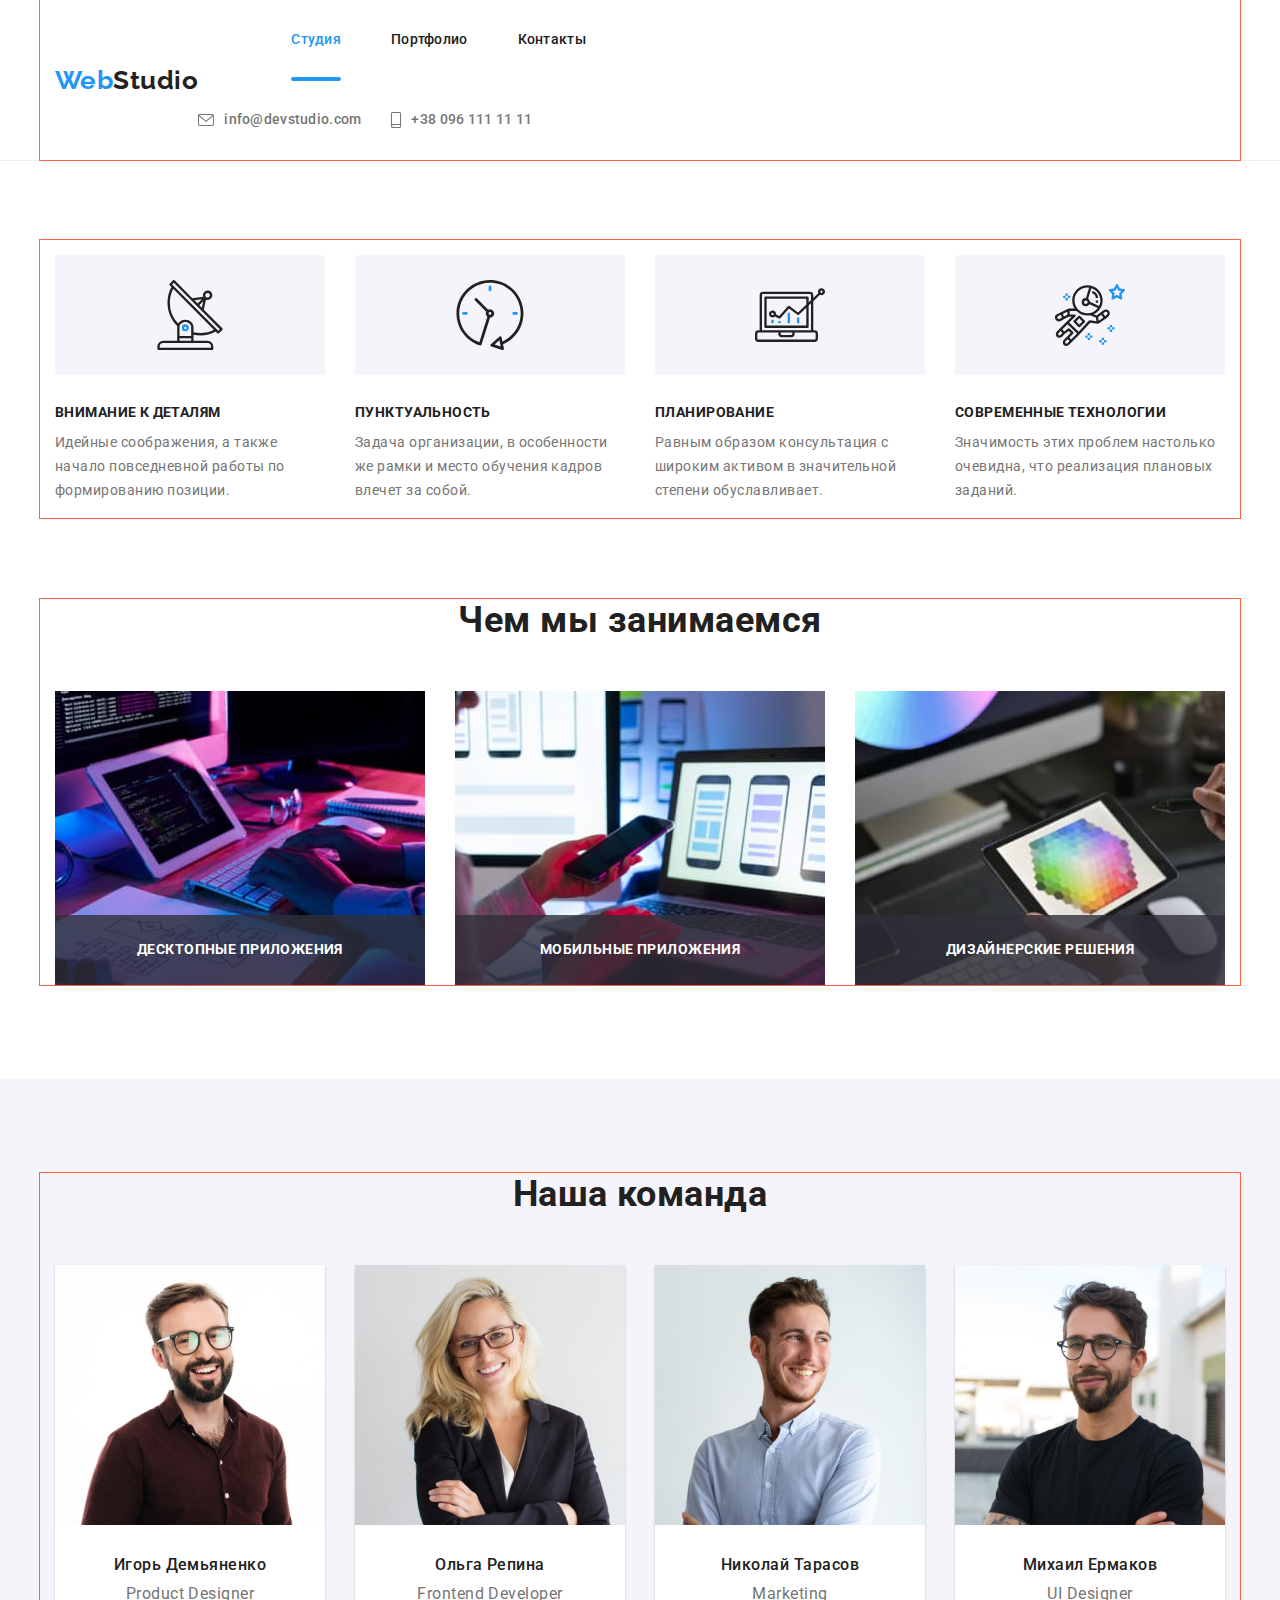
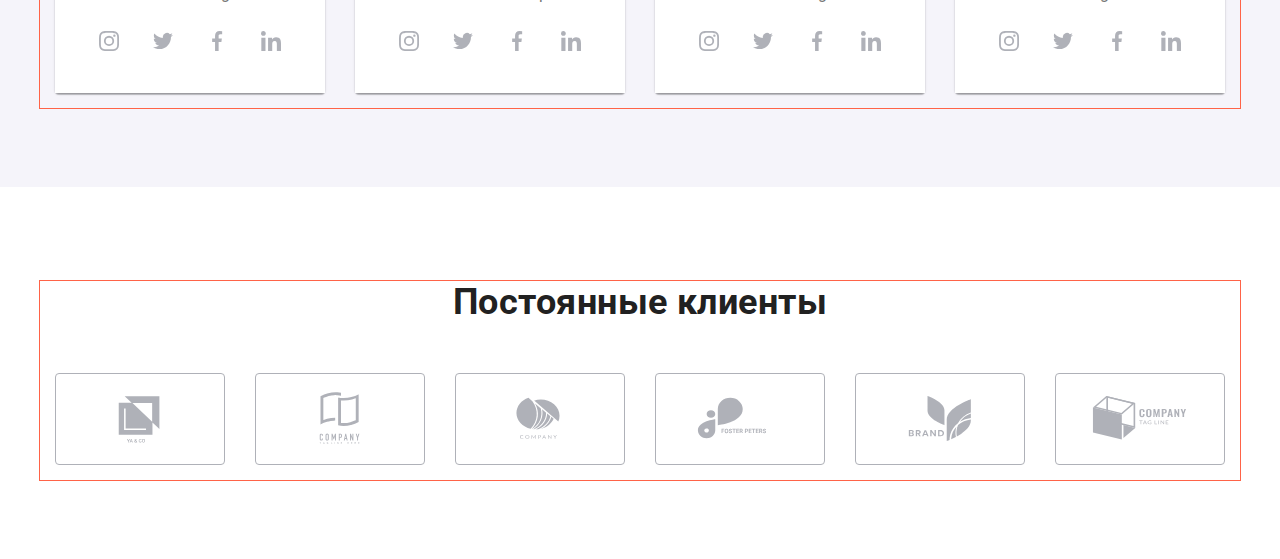
==== index.html @ 7a9fdcc3 "hw-8 header startedddd" ====
<!DOCTYPE html>
<html lang="ru">
  <head>
    <meta charset="UTF-8" />
    <meta http-equiv="X-UA-Compatible" content="IE=edge" />
    <meta name="viewport" content="width=device-width, initial-scale=1.0" />
    <title lang="en">Web-studio</title>
    <link
      href="https://fonts.googleapis.com/css2?family=Raleway:wght@700&family=Roboto:wght@400;500;700;900&display=swap"
      rel="stylesheet"
    />
    <link
      rel="stylesheet"
      href="https://cdnjs.cloudflare.com/ajax/libs/modern-normalize/1.1.0/modern-normalize.min.css"
    />
    <link rel="stylesheet" href="./css/main.min.css" />
  </head>
  <body>
    <!-- Шапка сайта -->
    <header class="header">
      <div class="container header__container">
        <a lang="en" href="./index.html" class="logo">
          Web<span lang="en" class="logo__dark">Studio</span>
        </a>
        <button class="mob-menu-open-btn" type="button">
          <svg class="mob-menu-open-icon">
            <use href="./images/icons.svg#icon-mob-menu"></use>
          </svg>
        </button>
        <div class="mobile-menu is-open">
          <button class="mob-menu-close-btn" type="button">
            <svg class="mob-menu-close-icon">
              <use href="./images/icons.svg#icon-mob-menu-close"></use>
            </svg>
          </button>
          <nav class="navigation">
            <ul class="nav">
              <li class="nav__item">
                <a href="./index.html" class="nav__link nav__link--current">Студия</a>
              </li>
              <li class="nav__item">
                <a href="./portfolio.html" class="nav__link">Портфолио</a>
              </li>
              <li class="nav__item"><a href="" class="nav__link">Контакты</a></li>
            </ul>
          </nav>

          <ul class="feedback">
            <li class="feedback__item">
              <a lang="en" href="mailto:info@devstudio.com" class="feedback__link">
                <svg class="feedback__icons-mail">
                  <use href="./images/icons.svg#icon-mail "></use>
                </svg>
                info@devstudio.com
              </a>
            </li>
            <li class="feedback__item">
              <a href="tel:+380961111111" class="feedback__link">
                <svg class="feedback__icons-tel">
                  <use href="./images/icons.svg#icon-smartphone"></use>
                </svg>
                +38 096 111 11 11
              </a>
            </li>
          </ul>
        </div>
      </div>
    </header>

    <!-- Основа -->
    <main>
      <!-- Hero -->
      <!-- <section class="hero hero--overlay">
        <div class="container">
          <h1 class="hero__title">
            Эффективные решения<br />
            для вашего бизнеса
          </h1>
          <button type="button" class="hero__button" data-modal-open>Заказать услугу</button>
        </div>
      </section> -->

      <!-- Особенности -->
      <section class="section">
        <div class="container">
          <h2 class="section__title section__title--visually-hidden">Наши преимущества</h2>

          <ul class="features">
            <li class="features__item">
              <div class="features__box">
                <svg class="features__icon">
                  <use href="./images/icons.svg#icon-antenna"></use>
                </svg>
              </div>
              <h3 class="features__title">Внимание к деталям</h3>
              <p class="features__text">
                Идейные соображения, а также начало повседневной работы по формированию позиции.
              </p>
            </li>

            <li class="features__item">
              <div class="features__box">
                <svg class="features__icon">
                  <use href="./images/icons.svg#icon-clock"></use>
                </svg>
              </div>
              <h3 class="features__title">Пунктуальность</h3>
              <p class="features__text">
                Задача организации, в особенности же рамки и место обучения кадров влечет за собой.
              </p>
            </li>

            <li class="features__item">
              <div class="features__box">
                <svg class="features__icon">
                  <use href="./images/icons.svg#icon-diagram"></use>
                </svg>
              </div>
              <h3 class="features__title">Планирование</h3>
              <p class="features__text">
                Равным образом консультация с широким активом в значительной степени обуславливает.
              </p>
            </li>

            <li class="features__item">
              <div class="features__box">
                <svg class="features__icon">
                  <use href="./images/icons.svg#icon-astronaut"></use>
                </svg>
              </div>
              <h3 class="features__title">Современные технологии</h3>
              <p class="features__text">
                Значимость этих проблем настолько очевидна, что реализация плановых заданий.
              </p>
            </li>
          </ul>
        </div>
      </section>

      <!-- Чем мы занимаемся -->

      <section class="section section--no-padding-top">
        <div class="container">
          <h2 class="section__title">Чем мы занимаемся</h2>
          <ul class="works">
            <li class="works__item">
              <img class="works__image" src="./images/img1.jpg" alt="programing" width="370" />
              <p class="works__text">Десктопные приложения</p>
            </li>

            <li class="works__item">
              <img class="works__image" src="./images/img2.jpg" alt="designing" width="370" />
              <p class="works__text">Мобильные приложения</p>
            </li>
            <li class="works__item">
              <img class="works__image" src="./images/img3.jpg" alt="styling" width="370" />
              <p class="works__text">Дизайнерские решения</p>
            </li>
          </ul>
        </div>
      </section>

      <!-- Наша команда -->
      <section class="section section--other-background">
        <div class="container">
          <h2 class="section__title">Наша команда</h2>

          <ul class="team">
            <li class="team__item">
              <img class="team__image" src="./images/ihor.jpg" alt="Игорь Демьяненко" />
              <div class="team__box">
                <h3 class="team__title">Игорь Демьяненко</h3>
                <p lang="en" class="team__text">Product Designer</p>
                <ul class="soc-links">
                  <li class="soc-links__item">
                    <a href="" class="soc-links__link">
                      <svg class="soc-links__icons">
                        <use href="./images/icons.svg#icon-instagram"></use>
                      </svg>
                    </a>
                  </li>
                  <li class="soc-links__item">
                    <a href="" class="soc-links__link">
                      <svg class="soc-links__icons">
                        <use href="./images/icons.svg#icon-twitter"></use>
                      </svg>
                    </a>
                  </li>
                  <li class="soc-links__item">
                    <a href="" class="soc-links__link">
                      <svg class="soc-links__icons">
                        <use href="./images/icons.svg#icon-facebook"></use>
                      </svg>
                    </a>
                  </li>
                  <li class="soc-links__item">
                    <a href="" class="soc-links__link">
                      <svg class="soc-links__icons">
                        <use href="./images/icons.svg#icon-linkedin"></use>
                      </svg>
                    </a>
                  </li>
                </ul>
              </div>
            </li>
            <li class="team__item">
              <img class="team__image" src="./images/olha.jpg" alt="Ольга Репина" />
              <div class="team__box">
                <h3 class="team__title">Ольга Репина</h3>
                <p lang="en" class="team__text">Frontend Developer</p>
                <ul class="soc-links">
                  <li class="soc-links__item">
                    <a href="" class="soc-links__link">
                      <svg class="soc-links__icons">
                        <use href="./images/icons.svg#icon-instagram"></use>
                      </svg>
                    </a>
                  </li>
                  <li class="soc-links__item">
                    <a href="" class="soc-links__link">
                      <svg class="soc-links__icons">
                        <use href="./images/icons.svg#icon-twitter"></use>
                      </svg>
                    </a>
                  </li>
                  <li class="soc-links__item">
                    <a href="" class="soc-links__link">
                      <svg class="soc-links__icons">
                        <use href="./images/icons.svg#icon-facebook"></use>
                      </svg>
                    </a>
                  </li>
                  <li class="soc-links__item">
                    <a href="" class="soc-links__link">
                      <svg class="soc-links__icons">
                        <use href="./images/icons.svg#icon-linkedin"></use>
                      </svg>
                    </a>
                  </li>
                </ul>
              </div>
            </li>
            <li class="team__item">
              <img class="team__image" src="./images/nikolay.jpg" alt="Николай Тарасов" />
              <div class="team__box">
                <h3 class="team__title">Николай Тарасов</h3>
                <p lang="en" class="team__text">Marketing</p>
                <ul class="soc-links">
                  <li class="soc-links__item">
                    <a href="" class="soc-links__link">
                      <svg class="soc-links__icons">
                        <use href="./images/icons.svg#icon-instagram"></use>
                      </svg>
                    </a>
                  </li>
                  <li class="soc-links__item">
                    <a href="" class="soc-links__link">
                      <svg class="soc-links__icons">
                        <use href="./images/icons.svg#icon-twitter"></use>
                      </svg>
                    </a>
                  </li>
                  <li class="soc-links__item">
                    <a href="" class="soc-links__link">
                      <svg class="soc-links__icons">
                        <use href="./images/icons.svg#icon-facebook"></use>
                      </svg>
                    </a>
                  </li>
                  <li class="soc-links__item">
                    <a href="" class="soc-links__link">
                      <svg class="soc-links__icons">
                        <use href="./images/icons.svg#icon-linkedin"></use>
                      </svg>
                    </a>
                  </li>
                </ul>
              </div>
            </li>
            <li class="team__item">
              <img class="team__image" src="./images/mihail.jpg" alt="Михаил Ермаков" />
              <div class="team__box">
                <h3 class="team__title">Михаил Ермаков</h3>
                <p lang="en" class="team__text">UI Designer</p>
                <ul class="soc-links">
                  <li class="soc-links__item">
                    <a href="" class="soc-links__link">
                      <svg class="soc-links__icons">
                        <use href="./images/icons.svg#icon-instagram"></use>
                      </svg>
                    </a>
                  </li>
                  <li class="soc-links__item">
                    <a href="" class="soc-links__link">
                      <svg class="soc-links__icons">
                        <use href="./images/icons.svg#icon-twitter"></use>
                      </svg>
                    </a>
                  </li>
                  <li class="soc-links__item">
                    <a href="" class="soc-links__link">
                      <svg class="soc-links__icons">
                        <use href="./images/icons.svg#icon-facebook"></use>
                      </svg>
                    </a>
                  </li>
                  <li class="soc-links__item">
                    <a href="" class="soc-links__link">
                      <svg class="soc-links__icons">
                        <use href="./images/icons.svg#icon-linkedin"></use>
                      </svg>
                    </a>
                  </li>
                </ul>
              </div>
            </li>
          </ul>
        </div>
      </section>

      <!-- Постоянные клиенты -->
      <section class="section">
        <div class="container">
          <h2 class="section__title">Постоянные клиенты</h2>
          <ul class="customers">
            <li class="customers__item">
              <a href="" class="customers__link">
                <svg class="customers__icon">
                  <use href="./images/icons.svg#icon-logo1"></use>
                </svg>
              </a>
            </li>
            <li class="customers__item">
              <a href="" class="customers__link">
                <svg class="customers__icon">
                  <use href="./images/icons.svg#icon-logo2"></use>
                </svg>
              </a>
            </li>
            <li class="customers__item">
              <a href="" class="customers__link">
                <svg class="customers__icon">
                  <use href="./images/icons.svg#icon-logo3"></use>
                </svg>
              </a>
            </li>
            <li class="customers__item">
              <a href="" class="customers__link">
                <svg class="customers__icon">
                  <use href="./images/icons.svg#icon-logo4"></use>
                </svg>
              </a>
            </li>
            <li class="customers__item">
              <a href="" class="customers__link">
                <svg class="customers__icon">
                  <use href="./images/icons.svg#icon-logo5"></use>
                </svg>
              </a>
            </li>
            <li class="customers__item">
              <a href="" class="customers__link">
                <svg class="customers__icon">
                  <use href="./images/icons.svg#icon-logo6"></use>
                </svg>
              </a>
            </li>
          </ul>
        </div>
      </section>
    </main>

    <!-- Footer -->
    <!-- <footer class="footer">
      <div class="container blocks">
        <div class="address-block">
          <div class="logo-bottom">
            <a lang="en" href="./index.html" class="logo">
              Web<span lang="en" class="logo-light">Studio</span>
            </a>
          </div>
          <address>
            <ul class="contacts">
              <li class="contacts-item">
                <a
                  href="https://goo.gl/maps/izuGYMJUY2H6Dhw59"
                  target="_blank"
                  rel="noopener noindex nofollow"
                  class="address"
                  >г. Киев, пр-т Леси Украинки, 26</a
                >
              </li>
              <li class="contacts-item">
                <a lang="en" href="mailto:info@example.com" class="link">info@example.com</a>
              </li>

              <li class="contacts-item">
                <a href="tel:+380991111111" class="link">+38 099 111 11 11</a>
              </li>
            </ul>
          </address>
        </div>

        <div class="soc-block">
          <h2 class="title">Присоединяйтесь</h2>
          <ul class="soc-block-list">
            <li class="soc-block-item">
              <a href="" class="link">
                <svg class="soc-block-icons">
                  <use href="./images/icons.svg#icon-instagram"></use>
                </svg>
              </a>
            </li>
            <li class="soc-block-item">
              <a href="" class="link">
                <svg class="soc-block-icons">
                  <use href="./images/icons.svg#icon-twitter"></use>
                </svg>
              </a>
            </li>
            <li class="soc-block-item">
              <a href="" class="link">
                <svg class="soc-block-icons">
                  <use href="./images/icons.svg#icon-facebook"></use>
                </svg>
              </a>
            </li>
            <li class="soc-block-item">
              <a href="" class="link">
                <svg class="soc-block-icons">
                  <use href="./images/icons.svg#icon-linkedin"></use>
                </svg>
              </a>
            </li>
          </ul>
        </div>

        <div class="subscription-block">
          <b class="title">Подпишитесь на рассылку</b>
          <form class="footer-form">
            <div class="footer-field">
              <label for="email" class="footer-label"></label>
              <input type="email" name="email" id="email" placeholder="E-mail" />
            </div>

            <button type="submit" class="footer-form-btn">
              Подписаться
              <svg class="send-btn">
                <use href="./images/icons.svg#icon-send"></use>
              </svg>
            </button>
          </form>
        </div>
      </div>
    </footer> -->
    <!-- backdrop & modal -->
    <!-- <div class="backdrop is-hidden" data-modal>
      <div class="modal">
        <form class="modal-form">
          <b class="modal-form-title">Оставьте свои данные, мы вам перезвоним</b>
          <ul class="modal-form-list">
            <li class="modal-form-item">
              <label for="name" class="form-label">Имя</label>
              <input type="text" name="" id="name" />
              <svg class="modal-form-icon">
                <use href="./images/icons.svg#icon-person-black"></use>
              </svg>
            </li>
            <li class="modal-form-item">
              <label for="tel" class="form-label">Телефон</label>
              <input type="tel" name="tel" id="tel" />
              <svg class="modal-form-icon">
                <use href="./images/icons.svg#icon-phone-black"></use>
              </svg>
            </li>

            <li class="modal-form-item">
              <label for="mail" class="form-label">Почта</label>
              <input type="email" name="mail" id="mail" />
              <svg class="modal-form-icon">
                <use href="./images/icons.svg#icon-email-black"></use>
              </svg>
            </li>
          </ul>

          <div class="form-field">
            <label for="comment" class="form-label">Комментарий</label>
            <textarea
              name="comment"
              id="comment"
              placeholder="Введите текст"
              class="modal-form-comment"
            ></textarea>
          </div>

          <div class="form-field group">
            <input
              class="checkbox checkbox--visually-hidden"
              type="checkbox"
              name="agreement"
              value="agreement"
              id="agreement"
            />
            <label for="agreement" class="agreement-label">
              <span class="modal-check">
                <svg class="icon-check">
                  <use href="./images/icons.svg#icon-icon-check"></use>
                </svg>
              </span>
              Соглашаюсь с рассылкой и принимаю
              <a href="" class="link">&nbsp;Условия договора</a>
            </label>
          </div>

          <button type="submit" class="modal-form-btn">Отправить</button>
        </form>

        <button type="button" class="modal-close-btn" data-modal-close>
          <svg class="modal-icons">
            <use href="./images/icons.svg#icon-modal-close"></use>
          </svg>
        </button>
      </div>
    </div> -->

    <!-- <script src="./js/modal.js"></script> -->
  </body>
</html>
---- css/main.min.css ----
:root{--primary-text-color: #212121;--text-color: #757575;--accent-color: #2196f3;--white-color: #ffffff;--bgc-color: #f5f4fa;--bgc-hero-footer: #2f303a;--address-info-footer: rgba(255, 255, 255, 0.6);--social-links-color: #afb1b8;--customers-logo-color: #afb1b8;--cubic: cubic-bezier(0.4, 0, 0.2, 1)}.visually-hidden{position:absolute;white-space:nowrap;width:1px;height:1px;overflow:hidden;border:0;padding:0;clip:rect(0 0 0 0);clip-path:inset(50%);margin:-1px}.section__title--visually-hidden{position:absolute;white-space:nowrap;width:1px;height:1px;overflow:hidden;border:0;padding:0;clip:rect(0 0 0 0);clip-path:inset(50%);margin:-1px}body{color:var(--primary-text-color);background-color:var(--white-color);font-family:roboto,sans-serif;letter-spacing:.03em}ul{padding:0;margin:0;list-style:none}a{text-decoration:none}.blocks{display:flex;align-items:baseline}.is-hidden{opacity:0;pointer-events:none;visibility:hidden}img{display:block;max-width:100%;height:auto}.header{border-bottom:1px solid #ececec;background-color:var(--white-color)}.header__container{position:relative;display:flex;align-items:center}.logo{padding-top:16px;padding-bottom:16px;color:var(--accent-color);font-family:"raleway",sans-serif;font-weight:700;font-size:24px;line-height:1.17;text-decoration:none}@media screen and (min-width: 1200px){.logo{font-size:26px;line-height:1.19}}.logo__dark{color:var(--primary-text-color)}.navigation{display:flex;align-items:center}.nav{display:flex;margin-left:93px}.nav__item+.nav__item{margin-left:50px}.nav__link{position:relative;transition:color 250ms var(--cubic);display:block;padding-top:32px;padding-bottom:32px;color:var(--primary-text-color);font-weight:500;font-size:14px;line-height:1.14;letter-spacing:.02em}.nav__link:hover,.nav__link:focus{color:var(--accent-color)}.nav__link--current{color:var(--accent-color)}.nav__link--current::after{position:absolute;content:"";min-width:48px;height:4px;left:0;right:0;bottom:-1px;background:#2196f3;border-radius:2px}.feedback{display:flex;margin-left:auto}.feedback__item+.feedback__item{margin-left:30px}.feedback__link{transition:color 250ms var(--cubic),fill 250ms var(--cubic);display:inline-flex;align-items:center;justify-content:center;padding-top:32px;padding-bottom:32px;color:var(--text-color);font-weight:500;font-size:14px;line-height:1.14;letter-spacing:.02em}.feedback__link:hover,.feedback__link:focus{color:var(--accent-color)}.feedback__icons-mail{width:16px;height:12px;margin-right:10px;fill:var(--text-color);transition:color 250ms var(--cubic),fill 250ms var(--cubic)}.feedback__link:hover .feedback__icons-mail,.feedback__link:focus .feedback__icons-mail{fill:var(--accent-color)}.feedback__icons-tel{width:10px;height:16px;margin-right:10px;fill:var(--text-color);transition:color 250ms var(--cubic),fill 250ms var(--cubic)}.feedback__link:hover .feedback__icons-tel,.feedback__link:focus .feedback__icons-tel{fill:var(--accent-color)}.hero{padding-top:118px;padding-bottom:118px;background-color:var(--bgc-hero-footer);text-align:center}@media screen and (min-width: 1200px){.hero{padding-top:200px;padding-bottom:200px}}.hero--overlay{max-width:1600px;height:600px;margin-left:auto;margin-right:auto;background-image:linear-gradient(to right, rgba(47, 48, 58, 0.4), rgba(47, 48, 58, 0.4)),url("../images/bg-hero.jpg");background-size:cover;background-position:center;background-repeat:no-repeat}.hero__title{margin-top:0;margin-bottom:30px;color:var(--white-color);font-weight:900;font-size:26px;line-height:1.62;letter-spacing:.06em;text-transform:uppercase}@media screen and (min-width: 1200px){.hero__title{font-size:44px;line-height:1.36}}.hero__button{display:inline-block;border:rgba(0,0,0,0);border-radius:4px;padding:10px 32px;min-width:200px;color:var(--white-color);background-color:var(--accent-color);font-family:inherit;font-weight:700;font-size:16px;line-height:1.88;letter-spacing:.06em;cursor:pointer}.filter{display:flex;margin-bottom:50px;justify-content:center}.filter-item{border-radius:4px}.filter-item+.filter-item{margin-left:8px}.filter-button{transition:color 250ms var(--cubic),background-color 250ms var(--cubic),box-shadow 250ms var(--cubic);display:inline-block;border:rgba(0,0,0,0);border-radius:4px;padding:6px 22px;min-width:73px;color:var(--primary-text-color);background-color:var(--bgc-color);font-family:inherit;font-weight:500;font-size:16px;line-height:1.63;text-align:center;letter-spacing:.03em;cursor:pointer}.filter-button:hover,.filter-button:focus{color:var(--white-color);background-color:var(--accent-color);box-shadow:0px 3px 1px rgba(0,0,0,.1),0px 1px 2px rgba(0,0,0,.08),0px 2px 2px rgba(0,0,0,.12)}.cards{display:inline-flex;flex-wrap:wrap;margin:-15px}.cards a{display:block;transition:box-shadow 250ms var(--cubic)}.cards a:hover,.cards a:focus{display:block;box-shadow:0px 1px 1px rgba(0,0,0,.12),0px 4px 4px rgba(0,0,0,.06),1px 4px 6px rgba(0,0,0,.16)}.cards-item{width:calc((100% - 90px)/3);margin:15px}.cards-item:nth-last-child(-n+3){margin-bottom:0}.cards-overlay{position:relative;overflow:hidden}.text-overlay{position:absolute;top:0;width:100%;height:100%;margin:0;padding:63px 24px 63px 24px;font-weight:400;font-size:18px;line-height:1.56;letter-spacing:.03em;color:var(--white-color);background-color:rgba(33,150,243,.9);transform:translateY(100%);transition:transform 250ms linear}.cards a:hover .text-overlay,.cards a:focus .text-overlay{transform:translateY(0)}.cards-box{margin:0;padding:20px 24px 20px 24px;background-color:var(--white-color);border:1px solid #eee;border-top:none}.cards-title{margin-top:0;margin-bottom:4px;color:var(--primary-text-color);font-size:18px;line-height:2;letter-spacing:.06em}.cards-text{margin:0;color:var(--text-color);font-size:16px;line-height:1.88}@media screen and (min-width: 768px){.features{display:flex;flex-wrap:wrap;margin:-15px}}@media screen and (max-width: 767.98px){.features__item:not(:last-child){margin-bottom:30px}}@media screen and (min-width: 768px){.features__item{margin:15px;flex-basis:calc((100% - 60px)/2)}}@media screen and (min-width: 1200px){.features__item{flex-basis:calc((100% - 120px)/4)}}.features__title{margin-top:0;margin-bottom:10px;color:var(--primary-text-color);font-size:14px;line-height:1.14;letter-spacing:.03em;text-transform:uppercase}@media screen and (max-width: 767.98px){.features__title{text-align:center}}.features__box{display:flex;margin-bottom:30px;height:120px;justify-content:center;align-items:center;background-color:var(--bgc-color);border-radius:4px}.features__icon{width:70px;height:70px}.features__text{margin-top:0;margin-bottom:0;color:var(--text-color);font-size:14px;line-height:1.71}.works{display:flex}.works__item{position:relative;width:370px}.works__item::before{position:absolute;content:"";width:100%;height:70px;bottom:0;background-color:rgba(47,48,58,.8)}.works__item:not(:first-child){margin-left:30px}.works__image{display:block;max-width:100%;height:auto}.works__text{position:absolute;bottom:27px;left:50%;transform:translateX(-50%);margin:0;display:flex;width:100%;justify-content:center;text-align:center;font-weight:700;font-size:14px;line-height:1.14;text-align:center;letter-spacing:.03em;text-transform:uppercase;color:var(--white-color)}@media screen and (min-width: 768px){.team{display:flex;flex-wrap:wrap;margin:-15px}}.team__item{box-shadow:0px 1px 3px rgba(0,0,0,.12),0px 1px 1px rgba(0,0,0,.14),0px 2px 1px rgba(0,0,0,.2);border-radius:0px 0px 4px 4px}@media screen and (max-width: 767.98px){.team__item:not(:last-child){margin-bottom:30px}}@media screen and (min-width: 768px){.team__item{margin:15px;flex-basis:calc((100% - 60px)/2)}}@media screen and (min-width: 1200px){.team__item{flex-basis:calc((100% - 120px)/4)}}.team__image{margin-bottom:0}.team__box{margin:0;padding:30px;text-align:center;background-color:var(--white-color)}.team__title{margin:0;margin-bottom:10px;color:var(--primary-text-color);font-weight:500;font-size:16px;line-height:1.19}@media screen and (max-width: 767.98px){.team__title{text-align:center}}.team__text{margin:0;margin-bottom:16px;padding:0;color:var(--text-color);font-size:16px;line-height:1.19}.soc-links{display:flex;justify-content:center}.soc-links a{transition:background-color 250ms var(--cubic);width:44px;height:44px;color:var(--social-links-color);background-color:var(--white-color);border-radius:50%;display:flex;align-items:center;justify-content:center}.soc-links a:hover,.soc-links a:focus{background-color:var(--accent-color)}.soc-links__item+.soc-links__item{margin-left:10px}.soc-links__icons{transition:fill 250ms var(--cubic);width:20px;height:20px;fill:var(--social-links-color)}.soc-links a:hover .soc-links__icons,.soc-links a:focus .soc-links__icons{fill:#fff}.customers{display:flex;flex-wrap:wrap;margin:-15px}.customers__item{height:92px;margin:15px;flex-basis:calc((100% - 60px)/2)}@media screen and (min-width: 768px){.customers__item{flex-basis:calc((100% - 90px)/3)}}@media screen and (min-width: 1200px){.customers__item{flex-basis:calc((100% - 180px)/6)}}.customers__link{width:100%;height:100%;display:flex;align-items:center;justify-content:center;fill:var(--customers-logo-color);border:1px solid var(--customers-logo-color);border-radius:4px;transition:border-color 250ms var(--cubic)}.customers__link:hover,.customers__link:focus{border-color:var(--accent-color)}.customers__icon{transition:fill 250ms var(--cubic);width:106px;height:60px;fill:var(--customers-logo-color)}.customers__link:hover .customers__icon,.customers__link:focus .customers__icon{fill:var(--accent-color)}.footer{padding-top:60px;padding-bottom:60px;background-color:var(--bgc-hero-footer)}.address-block{flex-grow:1}.logo-bottom{display:block;margin-bottom:20px}.logo-light{color:var(--white-color)}.contacts{display:block;font-style:normal;font-size:14px;line-height:1.71}.contacts a{color:var(--address-info-footer)}.contacts a.address{display:inline-block;color:var(--white-color)}.contacts-item:not(:last-child){margin-bottom:9px}.container{outline:1px solid tomato;padding-left:15px;padding-right:15px}@media screen and (min-width: 480px){.container{width:480px;margin:0 auto}}@media screen and (min-width: 768px){.container{width:768px}}@media screen and (min-width: 1200px){.container{width:1200px}}.section{padding-top:60px;padding-bottom:60px}@media screen and (min-width: 1200px){.section{padding-top:94px;padding-bottom:94px}}.section--no-padding-top{padding-top:2px}@media screen and (max-width: 1199.98px){.section--no-padding-top{display:none}}.section--other-background{background-color:var(--bgc-color)}.section__title{margin-top:0;margin-bottom:30px;color:var(--primary-text-color);font-size:28px;line-height:1.18;text-align:center}@media screen and (min-width: 1200px){.section__title{font-size:36px;line-height:1.17;margin-bottom:50px}}.soc-block{margin:0;margin-left:70px;width:206px;height:80px}.soc-block .title{margin:0;margin-bottom:20px;font-weight:700;font-size:14px;line-height:1.14;letter-spacing:.03em;text-transform:uppercase;color:var(--white-color)}.soc-block a{transition:background-color 250ms var(--cubic);width:44px;height:44px;border-radius:50%;display:flex;justify-content:center;align-items:center;background-color:rgba(255,255,255,.1)}.soc-block a:hover,.soc-block a:focus{background-color:var(--accent-color)}.soc-block-list{display:flex}.soc-block-item+.soc-block-item{margin-left:10px}.soc-block-icons{width:20px;height:20px;fill:var(--white-color)}.subscription-block{margin:0;margin-left:93px;width:570px}.subscription-block .title{margin:0;display:block;margin-bottom:20px;font-weight:700;font-size:14px;line-height:1.14;letter-spacing:.03em;text-transform:uppercase;color:#fff}.footer-form{width:570px;height:86px;display:flex}.footer-field{margin-right:12px}.footer-field input{width:358px;height:50px;padding-top:15px;padding-bottom:15px;padding-left:16px;border:1px solid rgba(255,255,255,.3);filter:drop-shadow(0px 4px 4px rgba(0, 0, 0, 0.15));border-radius:4px;color:rgba(255,255,255,.6);background-color:var(--bgc-hero-footer);outline:none}.footer-field input::placeholder{font-weight:400;font-size:16px;line-height:1.25;display:inline-flex;align-items:center;letter-spacing:.03em;color:rgba(255,255,255,.6)}.footer-form-btn{width:200px;height:50px;padding:10px 29px;display:flex;text-align:center;align-items:center;font-weight:700;font-size:16px;line-height:1.89;letter-spacing:.06em;color:var(--white-color);background-color:var(--accent-color);box-shadow:0px 4px 4px rgba(0,0,0,.15);border-radius:4px;border:none;cursor:pointer}.send-btn{width:24px;height:24px;margin-left:10px}.backdrop{position:fixed;width:100%;height:100%;top:0;background-color:rgba(0,0,0,.2);transition:opacity 500ms var(--cubic),visibility 500ms var(--cubic)}.modal{width:528px;min-height:581px;background-color:#fff;box-shadow:0px 1px 3px rgba(0,0,0,.12),0px 1px 1px rgba(0,0,0,.14),0px 2px 1px rgba(0,0,0,.2);border-radius:4px;position:absolute;top:50%;left:50%;transition:transform 500ms;transform:translate(-50%, -50%) scale(1) rotate(0)}.backdrop.is-hidden .modal{transform:translate(0) scale(0.3) rotate(-360deg)}.modal-close-btn{position:absolute;top:8px;right:8px;width:30px;height:30px;cursor:pointer;background:var(--white-color);border:1px solid rgba(0,0,0,.1);border-radius:50%;display:flex;justify-content:center;align-items:center}.modal-icons{width:18px;height:18px;fill:#000;transition:fill 250ms var(--cubic)}.modal-close-btn:hover .modal-icons,.modal-close-btn:focus .modal-icons{fill:var(--accent-color)}.modal-form{width:528px;height:581px;padding:40px;margin-left:auto;margin-right:auto}.modal-form-title{display:block;margin-bottom:12px;font-weight:700;font-size:20px;line-height:1.15;text-align:center;letter-spacing:.03em;color:var(--primary-text-color)}.modal-form-list{margin-bottom:10px}.modal-form-item{position:relative;margin:0;display:flex;flex-direction:column}.modal-form-item:not(:last-child){margin-bottom:10px}.modal-form-item input{width:100%;height:40px;padding:11px 12px 11px 42px;font-weight:400;font-size:12px;line-height:1.17;letter-spacing:.01em;border:1px solid rgba(33,33,33,.2);border-radius:4px;outline:none;cursor:pointer;transition:border 250ms var(--cubic)}.modal-form-item input:focus{border:1px solid var(--accent-color);border-radius:4px;cursor:pointer}.form-label{margin-bottom:4px;font-weight:400;font-size:12px;line-height:1.17;letter-spacing:.01em;color:var(--text-color)}.modal-form-icon{position:absolute;width:18px;height:18px;top:50%;left:12px}.modal-form-item input:focus+.modal-form-icon{fill:#2196f3;transition:fill 250ms var(--cubic)}.form-field{margin:0;margin-bottom:20px;display:flex;flex-direction:column}.form-field::placeholder{font-weight:400;font-size:14px;line-height:16px;letter-spacing:.01em;color:rgba(117,117,117,.5)}.form-field.group{display:flex;align-items:center;justify-content:center;margin-bottom:30px}.modal-form-comment{width:448px;height:120px;padding:12px 16px;font-weight:400;font-size:12px;line-height:1.17;letter-spacing:.01em;border:1px solid rgba(33,33,33,.2);border-radius:4px;resize:none;outline:none;cursor:pointer;transition:border-color 250ms var(--cubic)}.modal-form-comment:focus{border-color:var(--accent-color)}.checkbox--visually-hidden{position:absolute;white-space:nowrap;width:1px;height:1px;overflow:hidden;border:0;padding:0;clip:rect(0 0 0 0);clip-path:inset(50%);margin:-1px}.agreement-label{display:flex;align-items:center;justify-content:center;font-weight:400;font-size:14px;line-height:1.71;letter-spacing:.03em;color:var(--text-color)}.agreement-label a{color:var(--accent-color)}.modal-check{width:16px;height:15px;margin-right:8.4px;display:flex;align-items:center;justify-content:center;fill:rgba(0,0,0,0);border:2px solid var(--primary-text-color);border-radius:2px;transition:all 250ms var(--cubic)}.checkbox:checked+.agreement-label span{background-color:var(--accent-color);border:rgba(0,0,0,0)}.checkbox:focus+.agreement-label span{border-color:var(--accent-color)}.checkbox:checked+.agreement-label .icon-check{fill:var(--white-color)}.modal-form-btn{width:200px;height:50px;margin-left:auto;margin-right:auto;padding:10px 55px;display:flex;text-align:center;font-weight:700;font-size:16px;line-height:1.89;letter-spacing:.06em;color:var(--white-color);background-color:var(--accent-color);box-shadow:0px 4px 4px rgba(0,0,0,.15);border-radius:4px;border:none;cursor:pointer}@media screen and (max-width: 767.98px){.mobile-menu{position:fixed;top:0;left:0;width:100%;height:100%;background-color:var(--white-color);transform:translateX(100%);transition:transform 250ms cubic-bezier(0.4, 0, 0.2, 1)}.mobile-menu.is-open{transform:translateX(0)}}.mob-menu-open-btn{position:absolute;top:10px;right:15px;padding:0;background-color:var(--white-color);border:none}@media screen and (min-width: 768px){.mob-menu-open-btn{display:none}}.mob-menu-open-icon{width:40px;height:40px}@media screen and (min-width: 768px){.mob-menu-open-icon{display:none}}.mob-menu-close-btn{position:absolute;top:10px;right:15px;padding:0;background-color:var(--white-color);border:none}@media screen and (min-width: 768px){.mob-menu-close-btn{display:none}}.mob-menu-close-icon{width:40px;height:40px}/*# sourceMappingURL=main.min.css.map */
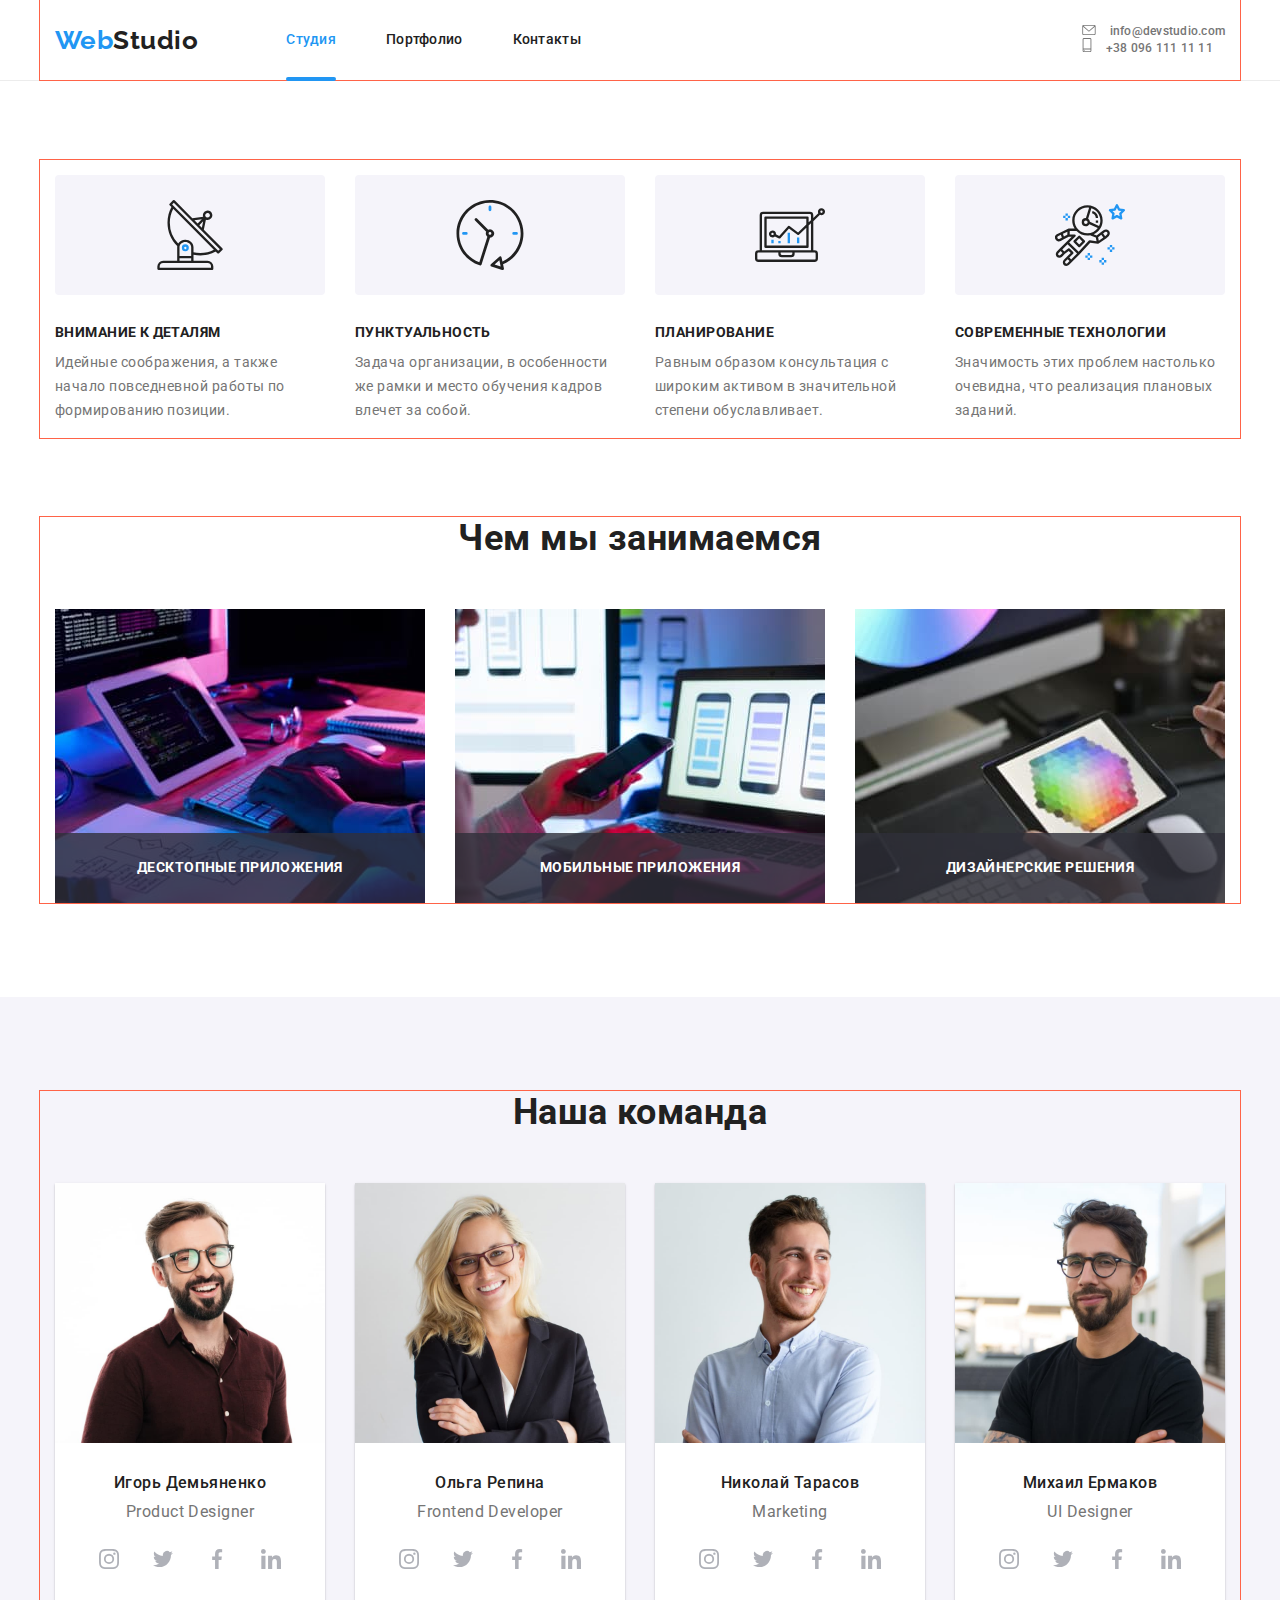
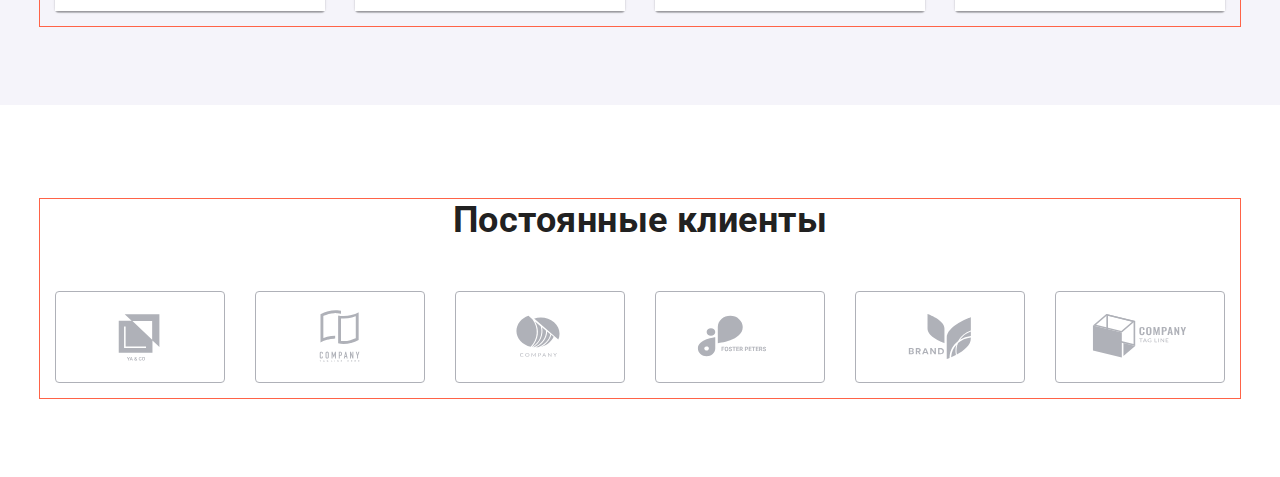
==== commit 74d13929: "hw-8 header + menu.js" ====
--- a/index.html
+++ b/index.html
@@ -22,19 +22,48 @@
         <a lang="en" href="./index.html" class="logo">
           Web<span lang="en" class="logo__dark">Studio</span>
         </a>
+        <nav class="navigation">
+          <ul class="nav">
+            <li class="nav__item">
+              <a href="./index.html" class="nav__link nav__link--current">Студия</a>
+            </li>
+            <li class="nav__item">
+              <a href="./portfolio.html" class="nav__link">Портфолио</a>
+            </li>
+            <li class="nav__item"><a href="" class="nav__link">Контакты</a></li>
+          </ul>
+        </nav>
+        <ul class="feedback">
+          <li class="feedback__item">
+            <a lang="en" href="mailto:info@devstudio.com" class="feedback__link">
+              <svg class="feedback__icons-mail">
+                <use href="./images/icons.svg#icon-mail "></use>
+              </svg>
+              info@devstudio.com
+            </a>
+          </li>
+          <li class="feedback__item">
+            <a href="tel:+380961111111" class="feedback__link feedback__link--other-color">
+              <svg class="feedback__icons-tel">
+                <use href="./images/icons.svg#icon-smartphone"></use>
+              </svg>
+              +38 096 111 11 11
+            </a>
+          </li>
+        </ul>
         <button class="mob-menu-open-btn" type="button">
           <svg class="mob-menu-open-icon">
             <use href="./images/icons.svg#icon-mob-menu"></use>
           </svg>
         </button>
-        <div class="mobile-menu is-open">
+        <div class="mobile-menu">
           <button class="mob-menu-close-btn" type="button">
             <svg class="mob-menu-close-icon">
               <use href="./images/icons.svg#icon-mob-menu-close"></use>
             </svg>
           </button>
-          <nav class="navigation">
-            <ul class="nav">
+          <div class="nav-mob-wrap">
+            <ul class="nav nav-mob">
               <li class="nav__item">
                 <a href="./index.html" class="nav__link nav__link--current">Студия</a>
               </li>
@@ -43,26 +72,39 @@
               </li>
               <li class="nav__item"><a href="" class="nav__link">Контакты</a></li>
             </ul>
-          </nav>
-
-          <ul class="feedback">
-            <li class="feedback__item">
-              <a lang="en" href="mailto:info@devstudio.com" class="feedback__link">
-                <svg class="feedback__icons-mail">
-                  <use href="./images/icons.svg#icon-mail "></use>
-                </svg>
-                info@devstudio.com
-              </a>
-            </li>
-            <li class="feedback__item">
-              <a href="tel:+380961111111" class="feedback__link">
-                <svg class="feedback__icons-tel">
-                  <use href="./images/icons.svg#icon-smartphone"></use>
-                </svg>
-                +38 096 111 11 11
-              </a>
-            </li>
-          </ul>
+          </div>
+          <div class="feedback-mob-wrap">
+            <ul class="feedback-mob">
+              <li class="feedback-mob__item">
+                <a lang="en" href="mailto:info@devstudio.com" class="feedback-mob__link">
+                  info@devstudio.com
+                </a>
+              </li>
+              <li class="feedback-mob__item">
+                <a
+                  href="tel:+380961111111"
+                  class="feedback-mob__link feedback-mob__link--other-color"
+                >
+                  +38 096 111 11 11
+                </a>
+              </li>
+            </ul>
+
+            <ul class="mob-soc">
+              <li class="mob-soc__item">
+                <a href="" class="mob-soc__link">Instagram</a>
+              </li>
+              <li class="mob-soc__item">
+                <a href="" class="mob-soc__link">Twitter</a>
+              </li>
+              <li class="mob-soc__item">
+                <a href="" class="mob-soc__link">Facebook</a>
+              </li>
+              <li class="mob-soc__item">
+                <a href="" class="mob-soc__link">LinkedIn</a>
+              </li>
+            </ul>
+          </div>
         </div>
       </div>
     </header>
@@ -524,5 +566,6 @@
     </div> -->
 
     <!-- <script src="./js/modal.js"></script> -->
+    <script src="./js/menu.js"></script>
   </body>
 </html>
--- a/css/main.min.css
+++ b/css/main.min.css
@@ -1 +1 @@
-:root{--primary-text-color: #212121;--text-color: #757575;--accent-color: #2196f3;--white-color: #ffffff;--bgc-color: #f5f4fa;--bgc-hero-footer: #2f303a;--address-info-footer: rgba(255, 255, 255, 0.6);--social-links-color: #afb1b8;--customers-logo-color: #afb1b8;--cubic: cubic-bezier(0.4, 0, 0.2, 1)}.visually-hidden{position:absolute;white-space:nowrap;width:1px;height:1px;overflow:hidden;border:0;padding:0;clip:rect(0 0 0 0);clip-path:inset(50%);margin:-1px}.section__title--visually-hidden{position:absolute;white-space:nowrap;width:1px;height:1px;overflow:hidden;border:0;padding:0;clip:rect(0 0 0 0);clip-path:inset(50%);margin:-1px}body{color:var(--primary-text-color);background-color:var(--white-color);font-family:roboto,sans-serif;letter-spacing:.03em}ul{padding:0;margin:0;list-style:none}a{text-decoration:none}.blocks{display:flex;align-items:baseline}.is-hidden{opacity:0;pointer-events:none;visibility:hidden}img{display:block;max-width:100%;height:auto}.header{border-bottom:1px solid #ececec;background-color:var(--white-color)}.header__container{position:relative;display:flex;align-items:center}.logo{padding-top:16px;padding-bottom:16px;color:var(--accent-color);font-family:"raleway",sans-serif;font-weight:700;font-size:24px;line-height:1.17;text-decoration:none}@media screen and (min-width: 1200px){.logo{font-size:26px;line-height:1.19}}.logo__dark{color:var(--primary-text-color)}.navigation{display:flex;align-items:center}.nav{display:flex;margin-left:93px}.nav__item+.nav__item{margin-left:50px}.nav__link{position:relative;transition:color 250ms var(--cubic);display:block;padding-top:32px;padding-bottom:32px;color:var(--primary-text-color);font-weight:500;font-size:14px;line-height:1.14;letter-spacing:.02em}.nav__link:hover,.nav__link:focus{color:var(--accent-color)}.nav__link--current{color:var(--accent-color)}.nav__link--current::after{position:absolute;content:"";min-width:48px;height:4px;left:0;right:0;bottom:-1px;background:#2196f3;border-radius:2px}.feedback{display:flex;margin-left:auto}.feedback__item+.feedback__item{margin-left:30px}.feedback__link{transition:color 250ms var(--cubic),fill 250ms var(--cubic);display:inline-flex;align-items:center;justify-content:center;padding-top:32px;padding-bottom:32px;color:var(--text-color);font-weight:500;font-size:14px;line-height:1.14;letter-spacing:.02em}.feedback__link:hover,.feedback__link:focus{color:var(--accent-color)}.feedback__icons-mail{width:16px;height:12px;margin-right:10px;fill:var(--text-color);transition:color 250ms var(--cubic),fill 250ms var(--cubic)}.feedback__link:hover .feedback__icons-mail,.feedback__link:focus .feedback__icons-mail{fill:var(--accent-color)}.feedback__icons-tel{width:10px;height:16px;margin-right:10px;fill:var(--text-color);transition:color 250ms var(--cubic),fill 250ms var(--cubic)}.feedback__link:hover .feedback__icons-tel,.feedback__link:focus .feedback__icons-tel{fill:var(--accent-color)}.hero{padding-top:118px;padding-bottom:118px;background-color:var(--bgc-hero-footer);text-align:center}@media screen and (min-width: 1200px){.hero{padding-top:200px;padding-bottom:200px}}.hero--overlay{max-width:1600px;height:600px;margin-left:auto;margin-right:auto;background-image:linear-gradient(to right, rgba(47, 48, 58, 0.4), rgba(47, 48, 58, 0.4)),url("../images/bg-hero.jpg");background-size:cover;background-position:center;background-repeat:no-repeat}.hero__title{margin-top:0;margin-bottom:30px;color:var(--white-color);font-weight:900;font-size:26px;line-height:1.62;letter-spacing:.06em;text-transform:uppercase}@media screen and (min-width: 1200px){.hero__title{font-size:44px;line-height:1.36}}.hero__button{display:inline-block;border:rgba(0,0,0,0);border-radius:4px;padding:10px 32px;min-width:200px;color:var(--white-color);background-color:var(--accent-color);font-family:inherit;font-weight:700;font-size:16px;line-height:1.88;letter-spacing:.06em;cursor:pointer}.filter{display:flex;margin-bottom:50px;justify-content:center}.filter-item{border-radius:4px}.filter-item+.filter-item{margin-left:8px}.filter-button{transition:color 250ms var(--cubic),background-color 250ms var(--cubic),box-shadow 250ms var(--cubic);display:inline-block;border:rgba(0,0,0,0);border-radius:4px;padding:6px 22px;min-width:73px;color:var(--primary-text-color);background-color:var(--bgc-color);font-family:inherit;font-weight:500;font-size:16px;line-height:1.63;text-align:center;letter-spacing:.03em;cursor:pointer}.filter-button:hover,.filter-button:focus{color:var(--white-color);background-color:var(--accent-color);box-shadow:0px 3px 1px rgba(0,0,0,.1),0px 1px 2px rgba(0,0,0,.08),0px 2px 2px rgba(0,0,0,.12)}.cards{display:inline-flex;flex-wrap:wrap;margin:-15px}.cards a{display:block;transition:box-shadow 250ms var(--cubic)}.cards a:hover,.cards a:focus{display:block;box-shadow:0px 1px 1px rgba(0,0,0,.12),0px 4px 4px rgba(0,0,0,.06),1px 4px 6px rgba(0,0,0,.16)}.cards-item{width:calc((100% - 90px)/3);margin:15px}.cards-item:nth-last-child(-n+3){margin-bottom:0}.cards-overlay{position:relative;overflow:hidden}.text-overlay{position:absolute;top:0;width:100%;height:100%;margin:0;padding:63px 24px 63px 24px;font-weight:400;font-size:18px;line-height:1.56;letter-spacing:.03em;color:var(--white-color);background-color:rgba(33,150,243,.9);transform:translateY(100%);transition:transform 250ms linear}.cards a:hover .text-overlay,.cards a:focus .text-overlay{transform:translateY(0)}.cards-box{margin:0;padding:20px 24px 20px 24px;background-color:var(--white-color);border:1px solid #eee;border-top:none}.cards-title{margin-top:0;margin-bottom:4px;color:var(--primary-text-color);font-size:18px;line-height:2;letter-spacing:.06em}.cards-text{margin:0;color:var(--text-color);font-size:16px;line-height:1.88}@media screen and (min-width: 768px){.features{display:flex;flex-wrap:wrap;margin:-15px}}@media screen and (max-width: 767.98px){.features__item:not(:last-child){margin-bottom:30px}}@media screen and (min-width: 768px){.features__item{margin:15px;flex-basis:calc((100% - 60px)/2)}}@media screen and (min-width: 1200px){.features__item{flex-basis:calc((100% - 120px)/4)}}.features__title{margin-top:0;margin-bottom:10px;color:var(--primary-text-color);font-size:14px;line-height:1.14;letter-spacing:.03em;text-transform:uppercase}@media screen and (max-width: 767.98px){.features__title{text-align:center}}.features__box{display:flex;margin-bottom:30px;height:120px;justify-content:center;align-items:center;background-color:var(--bgc-color);border-radius:4px}.features__icon{width:70px;height:70px}.features__text{margin-top:0;margin-bottom:0;color:var(--text-color);font-size:14px;line-height:1.71}.works{display:flex}.works__item{position:relative;width:370px}.works__item::before{position:absolute;content:"";width:100%;height:70px;bottom:0;background-color:rgba(47,48,58,.8)}.works__item:not(:first-child){margin-left:30px}.works__image{display:block;max-width:100%;height:auto}.works__text{position:absolute;bottom:27px;left:50%;transform:translateX(-50%);margin:0;display:flex;width:100%;justify-content:center;text-align:center;font-weight:700;font-size:14px;line-height:1.14;text-align:center;letter-spacing:.03em;text-transform:uppercase;color:var(--white-color)}@media screen and (min-width: 768px){.team{display:flex;flex-wrap:wrap;margin:-15px}}.team__item{box-shadow:0px 1px 3px rgba(0,0,0,.12),0px 1px 1px rgba(0,0,0,.14),0px 2px 1px rgba(0,0,0,.2);border-radius:0px 0px 4px 4px}@media screen and (max-width: 767.98px){.team__item:not(:last-child){margin-bottom:30px}}@media screen and (min-width: 768px){.team__item{margin:15px;flex-basis:calc((100% - 60px)/2)}}@media screen and (min-width: 1200px){.team__item{flex-basis:calc((100% - 120px)/4)}}.team__image{margin-bottom:0}.team__box{margin:0;padding:30px;text-align:center;background-color:var(--white-color)}.team__title{margin:0;margin-bottom:10px;color:var(--primary-text-color);font-weight:500;font-size:16px;line-height:1.19}@media screen and (max-width: 767.98px){.team__title{text-align:center}}.team__text{margin:0;margin-bottom:16px;padding:0;color:var(--text-color);font-size:16px;line-height:1.19}.soc-links{display:flex;justify-content:center}.soc-links a{transition:background-color 250ms var(--cubic);width:44px;height:44px;color:var(--social-links-color);background-color:var(--white-color);border-radius:50%;display:flex;align-items:center;justify-content:center}.soc-links a:hover,.soc-links a:focus{background-color:var(--accent-color)}.soc-links__item+.soc-links__item{margin-left:10px}.soc-links__icons{transition:fill 250ms var(--cubic);width:20px;height:20px;fill:var(--social-links-color)}.soc-links a:hover .soc-links__icons,.soc-links a:focus .soc-links__icons{fill:#fff}.customers{display:flex;flex-wrap:wrap;margin:-15px}.customers__item{height:92px;margin:15px;flex-basis:calc((100% - 60px)/2)}@media screen and (min-width: 768px){.customers__item{flex-basis:calc((100% - 90px)/3)}}@media screen and (min-width: 1200px){.customers__item{flex-basis:calc((100% - 180px)/6)}}.customers__link{width:100%;height:100%;display:flex;align-items:center;justify-content:center;fill:var(--customers-logo-color);border:1px solid var(--customers-logo-color);border-radius:4px;transition:border-color 250ms var(--cubic)}.customers__link:hover,.customers__link:focus{border-color:var(--accent-color)}.customers__icon{transition:fill 250ms var(--cubic);width:106px;height:60px;fill:var(--customers-logo-color)}.customers__link:hover .customers__icon,.customers__link:focus .customers__icon{fill:var(--accent-color)}.footer{padding-top:60px;padding-bottom:60px;background-color:var(--bgc-hero-footer)}.address-block{flex-grow:1}.logo-bottom{display:block;margin-bottom:20px}.logo-light{color:var(--white-color)}.contacts{display:block;font-style:normal;font-size:14px;line-height:1.71}.contacts a{color:var(--address-info-footer)}.contacts a.address{display:inline-block;color:var(--white-color)}.contacts-item:not(:last-child){margin-bottom:9px}.container{outline:1px solid tomato;padding-left:15px;padding-right:15px}@media screen and (min-width: 480px){.container{width:480px;margin:0 auto}}@media screen and (min-width: 768px){.container{width:768px}}@media screen and (min-width: 1200px){.container{width:1200px}}.section{padding-top:60px;padding-bottom:60px}@media screen and (min-width: 1200px){.section{padding-top:94px;padding-bottom:94px}}.section--no-padding-top{padding-top:2px}@media screen and (max-width: 1199.98px){.section--no-padding-top{display:none}}.section--other-background{background-color:var(--bgc-color)}.section__title{margin-top:0;margin-bottom:30px;color:var(--primary-text-color);font-size:28px;line-height:1.18;text-align:center}@media screen and (min-width: 1200px){.section__title{font-size:36px;line-height:1.17;margin-bottom:50px}}.soc-block{margin:0;margin-left:70px;width:206px;height:80px}.soc-block .title{margin:0;margin-bottom:20px;font-weight:700;font-size:14px;line-height:1.14;letter-spacing:.03em;text-transform:uppercase;color:var(--white-color)}.soc-block a{transition:background-color 250ms var(--cubic);width:44px;height:44px;border-radius:50%;display:flex;justify-content:center;align-items:center;background-color:rgba(255,255,255,.1)}.soc-block a:hover,.soc-block a:focus{background-color:var(--accent-color)}.soc-block-list{display:flex}.soc-block-item+.soc-block-item{margin-left:10px}.soc-block-icons{width:20px;height:20px;fill:var(--white-color)}.subscription-block{margin:0;margin-left:93px;width:570px}.subscription-block .title{margin:0;display:block;margin-bottom:20px;font-weight:700;font-size:14px;line-height:1.14;letter-spacing:.03em;text-transform:uppercase;color:#fff}.footer-form{width:570px;height:86px;display:flex}.footer-field{margin-right:12px}.footer-field input{width:358px;height:50px;padding-top:15px;padding-bottom:15px;padding-left:16px;border:1px solid rgba(255,255,255,.3);filter:drop-shadow(0px 4px 4px rgba(0, 0, 0, 0.15));border-radius:4px;color:rgba(255,255,255,.6);background-color:var(--bgc-hero-footer);outline:none}.footer-field input::placeholder{font-weight:400;font-size:16px;line-height:1.25;display:inline-flex;align-items:center;letter-spacing:.03em;color:rgba(255,255,255,.6)}.footer-form-btn{width:200px;height:50px;padding:10px 29px;display:flex;text-align:center;align-items:center;font-weight:700;font-size:16px;line-height:1.89;letter-spacing:.06em;color:var(--white-color);background-color:var(--accent-color);box-shadow:0px 4px 4px rgba(0,0,0,.15);border-radius:4px;border:none;cursor:pointer}.send-btn{width:24px;height:24px;margin-left:10px}.backdrop{position:fixed;width:100%;height:100%;top:0;background-color:rgba(0,0,0,.2);transition:opacity 500ms var(--cubic),visibility 500ms var(--cubic)}.modal{width:528px;min-height:581px;background-color:#fff;box-shadow:0px 1px 3px rgba(0,0,0,.12),0px 1px 1px rgba(0,0,0,.14),0px 2px 1px rgba(0,0,0,.2);border-radius:4px;position:absolute;top:50%;left:50%;transition:transform 500ms;transform:translate(-50%, -50%) scale(1) rotate(0)}.backdrop.is-hidden .modal{transform:translate(0) scale(0.3) rotate(-360deg)}.modal-close-btn{position:absolute;top:8px;right:8px;width:30px;height:30px;cursor:pointer;background:var(--white-color);border:1px solid rgba(0,0,0,.1);border-radius:50%;display:flex;justify-content:center;align-items:center}.modal-icons{width:18px;height:18px;fill:#000;transition:fill 250ms var(--cubic)}.modal-close-btn:hover .modal-icons,.modal-close-btn:focus .modal-icons{fill:var(--accent-color)}.modal-form{width:528px;height:581px;padding:40px;margin-left:auto;margin-right:auto}.modal-form-title{display:block;margin-bottom:12px;font-weight:700;font-size:20px;line-height:1.15;text-align:center;letter-spacing:.03em;color:var(--primary-text-color)}.modal-form-list{margin-bottom:10px}.modal-form-item{position:relative;margin:0;display:flex;flex-direction:column}.modal-form-item:not(:last-child){margin-bottom:10px}.modal-form-item input{width:100%;height:40px;padding:11px 12px 11px 42px;font-weight:400;font-size:12px;line-height:1.17;letter-spacing:.01em;border:1px solid rgba(33,33,33,.2);border-radius:4px;outline:none;cursor:pointer;transition:border 250ms var(--cubic)}.modal-form-item input:focus{border:1px solid var(--accent-color);border-radius:4px;cursor:pointer}.form-label{margin-bottom:4px;font-weight:400;font-size:12px;line-height:1.17;letter-spacing:.01em;color:var(--text-color)}.modal-form-icon{position:absolute;width:18px;height:18px;top:50%;left:12px}.modal-form-item input:focus+.modal-form-icon{fill:#2196f3;transition:fill 250ms var(--cubic)}.form-field{margin:0;margin-bottom:20px;display:flex;flex-direction:column}.form-field::placeholder{font-weight:400;font-size:14px;line-height:16px;letter-spacing:.01em;color:rgba(117,117,117,.5)}.form-field.group{display:flex;align-items:center;justify-content:center;margin-bottom:30px}.modal-form-comment{width:448px;height:120px;padding:12px 16px;font-weight:400;font-size:12px;line-height:1.17;letter-spacing:.01em;border:1px solid rgba(33,33,33,.2);border-radius:4px;resize:none;outline:none;cursor:pointer;transition:border-color 250ms var(--cubic)}.modal-form-comment:focus{border-color:var(--accent-color)}.checkbox--visually-hidden{position:absolute;white-space:nowrap;width:1px;height:1px;overflow:hidden;border:0;padding:0;clip:rect(0 0 0 0);clip-path:inset(50%);margin:-1px}.agreement-label{display:flex;align-items:center;justify-content:center;font-weight:400;font-size:14px;line-height:1.71;letter-spacing:.03em;color:var(--text-color)}.agreement-label a{color:var(--accent-color)}.modal-check{width:16px;height:15px;margin-right:8.4px;display:flex;align-items:center;justify-content:center;fill:rgba(0,0,0,0);border:2px solid var(--primary-text-color);border-radius:2px;transition:all 250ms var(--cubic)}.checkbox:checked+.agreement-label span{background-color:var(--accent-color);border:rgba(0,0,0,0)}.checkbox:focus+.agreement-label span{border-color:var(--accent-color)}.checkbox:checked+.agreement-label .icon-check{fill:var(--white-color)}.modal-form-btn{width:200px;height:50px;margin-left:auto;margin-right:auto;padding:10px 55px;display:flex;text-align:center;font-weight:700;font-size:16px;line-height:1.89;letter-spacing:.06em;color:var(--white-color);background-color:var(--accent-color);box-shadow:0px 4px 4px rgba(0,0,0,.15);border-radius:4px;border:none;cursor:pointer}@media screen and (max-width: 767.98px){.mobile-menu{position:fixed;top:0;left:0;width:100%;height:100%;background-color:var(--white-color);transform:translateX(100%);transition:transform 250ms cubic-bezier(0.4, 0, 0.2, 1)}.mobile-menu.is-open{transform:translateX(0)}}.mob-menu-open-btn{position:absolute;top:10px;right:15px;padding:0;background-color:var(--white-color);border:none}@media screen and (min-width: 768px){.mob-menu-open-btn{display:none}}.mob-menu-open-icon{width:40px;height:40px}@media screen and (min-width: 768px){.mob-menu-open-icon{display:none}}.mob-menu-close-btn{position:absolute;top:10px;right:15px;padding:0;background-color:var(--white-color);border:none}@media screen and (min-width: 768px){.mob-menu-close-btn{display:none}}.mob-menu-close-icon{width:40px;height:40px}/*# sourceMappingURL=main.min.css.map */+:root{--primary-text-color: #212121;--text-color: #757575;--accent-color: #2196f3;--white-color: #ffffff;--bgc-color: #f5f4fa;--bgc-hero-footer: #2f303a;--address-info-footer: rgba(255, 255, 255, 0.6);--social-links-color: #afb1b8;--customers-logo-color: #afb1b8;--cubic: cubic-bezier(0.4, 0, 0.2, 1)}.visually-hidden{position:absolute;white-space:nowrap;width:1px;height:1px;overflow:hidden;border:0;padding:0;clip:rect(0 0 0 0);clip-path:inset(50%);margin:-1px}.section__title--visually-hidden{position:absolute;white-space:nowrap;width:1px;height:1px;overflow:hidden;border:0;padding:0;clip:rect(0 0 0 0);clip-path:inset(50%);margin:-1px}body{color:var(--primary-text-color);background-color:var(--white-color);font-family:roboto,sans-serif;letter-spacing:.03em}ul{padding:0;margin:0;list-style:none}a{text-decoration:none}.no-scroll{overflow:hidden}.blocks{display:flex;align-items:baseline}.is-hidden{opacity:0;pointer-events:none;visibility:hidden}img{display:block;max-width:100%;height:auto}.header{border-bottom:1px solid #ececec;background-color:var(--white-color)}@media screen and (max-width: 767.98px){.header__container{position:relative;padding:16px 15px}}@media screen and (min-width: 768px){.header__container{display:flex;align-items:center}}.logo{color:var(--accent-color);font-family:"raleway",sans-serif;font-weight:700;font-size:24px;line-height:1.17;text-decoration:none}@media screen and (min-width: 1200px){.logo{font-size:26px;line-height:1.19}}.logo__dark{color:var(--primary-text-color)}@media screen and (max-width: 767.98px){.navigation{display:none}}@media screen and (min-width: 768px){.nav{display:flex;justify-content:center;margin-left:88px}}@media screen and (min-width: 768px){.nav-mob{display:none}}.nav__item:not(:last-child){margin-right:50px}@media screen and (max-width: 767.98px){.nav__item:not(:last-child){margin-bottom:32px}}.nav__link{position:relative;transition:color 250ms var(--cubic);display:block;color:var(--primary-text-color);font-weight:500;font-size:40px;line-height:1.18;letter-spacing:.02em}@media screen and (min-width: 768px){.nav__link{padding:32px 0;font-size:14px;line-height:1.14}}.nav__link:hover,.nav__link:focus{color:var(--accent-color)}@media screen and (min-width: 768px){.nav__link--current{color:var(--accent-color)}.nav__link--current::after{position:absolute;content:"";height:4px;left:0;right:0;bottom:-1px;background:#2196f3;border-radius:2px}}@media screen and (max-width: 767.98px){.feedback{display:none}}@media screen and (min-width: 768px){.feedback{display:block;direction:column;margin-left:auto;font-size:12px;line-height:1.17;padding:21px 0}}.feedback-mob{display:flex;flex-direction:column-reverse;margin-bottom:64px}@media screen and (min-width: 768px){.feedback-mob{display:none}}.feedback-mob__item:not(:first-child){margin-bottom:32px}.feedback__link{transition:color 250ms var(--cubic),fill 250ms var(--cubic);color:var(--text-color);font-weight:500;letter-spacing:.02em}@media screen and (max-width: 767.98px){.feedback__link{font-size:24px;line-height:1.17;margin:0;padding:0}}@media screen and (max-width: 767.98px){.feedback__link--other-color{color:var(--accent-color);font-size:34px;line-height:1.18}}.feedback__icons-mail{width:14px;height:10px;margin-right:10px;fill:var(--text-color);transition:color 250ms var(--cubic),fill 250ms var(--cubic)}.feedback__link:hover .feedback__icons-mail,.feedback__link:focus .feedback__icons-mail{fill:var(--accent-color)}@media screen and (max-width: 767.98px){.feedback__icons-mail{display:none}}.feedback__icons-tel{width:10px;height:14px;margin-right:10px;fill:var(--text-color);transition:color 250ms var(--cubic),fill 250ms var(--cubic)}.feedback__link:hover .feedback__icons-tel,.feedback__link:focus .feedback__icons-tel{fill:var(--accent-color)}@media screen and (max-width: 767.98px){.feedback__icons-tel{display:none}}.hero{padding-top:118px;padding-bottom:118px;background-color:var(--bgc-hero-footer);text-align:center}@media screen and (min-width: 1200px){.hero{padding-top:200px;padding-bottom:200px}}.hero--overlay{max-width:1600px;height:600px;margin-left:auto;margin-right:auto;background-image:linear-gradient(to right, rgba(47, 48, 58, 0.4), rgba(47, 48, 58, 0.4)),url("../images/bg-hero.jpg");background-size:cover;background-position:center;background-repeat:no-repeat}.hero__title{margin-top:0;margin-bottom:30px;color:var(--white-color);font-weight:900;font-size:26px;line-height:1.62;letter-spacing:.06em;text-transform:uppercase}@media screen and (min-width: 1200px){.hero__title{font-size:44px;line-height:1.36}}.hero__button{display:inline-block;border:rgba(0,0,0,0);border-radius:4px;padding:10px 32px;min-width:200px;color:var(--white-color);background-color:var(--accent-color);font-family:inherit;font-weight:700;font-size:16px;line-height:1.88;letter-spacing:.06em;cursor:pointer}.filter{display:flex;margin-bottom:50px;justify-content:center}.filter-item{border-radius:4px}.filter-item+.filter-item{margin-left:8px}.filter-button{transition:color 250ms var(--cubic),background-color 250ms var(--cubic),box-shadow 250ms var(--cubic);display:inline-block;border:rgba(0,0,0,0);border-radius:4px;padding:6px 22px;min-width:73px;color:var(--primary-text-color);background-color:var(--bgc-color);font-family:inherit;font-weight:500;font-size:16px;line-height:1.63;text-align:center;letter-spacing:.03em;cursor:pointer}.filter-button:hover,.filter-button:focus{color:var(--white-color);background-color:var(--accent-color);box-shadow:0px 3px 1px rgba(0,0,0,.1),0px 1px 2px rgba(0,0,0,.08),0px 2px 2px rgba(0,0,0,.12)}.cards{display:inline-flex;flex-wrap:wrap;margin:-15px}.cards a{display:block;transition:box-shadow 250ms var(--cubic)}.cards a:hover,.cards a:focus{display:block;box-shadow:0px 1px 1px rgba(0,0,0,.12),0px 4px 4px rgba(0,0,0,.06),1px 4px 6px rgba(0,0,0,.16)}.cards-item{width:calc((100% - 90px)/3);margin:15px}.cards-item:nth-last-child(-n+3){margin-bottom:0}.cards-overlay{position:relative;overflow:hidden}.text-overlay{position:absolute;top:0;width:100%;height:100%;margin:0;padding:63px 24px 63px 24px;font-weight:400;font-size:18px;line-height:1.56;letter-spacing:.03em;color:var(--white-color);background-color:rgba(33,150,243,.9);transform:translateY(100%);transition:transform 250ms linear}.cards a:hover .text-overlay,.cards a:focus .text-overlay{transform:translateY(0)}.cards-box{margin:0;padding:20px 24px 20px 24px;background-color:var(--white-color);border:1px solid #eee;border-top:none}.cards-title{margin-top:0;margin-bottom:4px;color:var(--primary-text-color);font-size:18px;line-height:2;letter-spacing:.06em}.cards-text{margin:0;color:var(--text-color);font-size:16px;line-height:1.88}@media screen and (min-width: 768px){.features{display:flex;flex-wrap:wrap;margin:-15px}}@media screen and (max-width: 767.98px){.features__item:not(:last-child){margin-bottom:30px}}@media screen and (min-width: 768px){.features__item{margin:15px;flex-basis:calc((100% - 60px)/2)}}@media screen and (min-width: 1200px){.features__item{flex-basis:calc((100% - 120px)/4)}}.features__title{margin-top:0;margin-bottom:10px;color:var(--primary-text-color);font-size:14px;line-height:1.14;letter-spacing:.03em;text-transform:uppercase}@media screen and (max-width: 767.98px){.features__title{text-align:center}}.features__box{display:flex;margin-bottom:30px;height:120px;justify-content:center;align-items:center;background-color:var(--bgc-color);border-radius:4px}.features__icon{width:70px;height:70px}.features__text{margin-top:0;margin-bottom:0;color:var(--text-color);font-size:14px;line-height:1.71}.works{display:flex}.works__item{position:relative;width:370px}.works__item::before{position:absolute;content:"";width:100%;height:70px;bottom:0;background-color:rgba(47,48,58,.8)}.works__item:not(:first-child){margin-left:30px}.works__image{display:block;max-width:100%;height:auto}.works__text{position:absolute;bottom:27px;left:50%;transform:translateX(-50%);margin:0;display:flex;width:100%;justify-content:center;text-align:center;font-weight:700;font-size:14px;line-height:1.14;text-align:center;letter-spacing:.03em;text-transform:uppercase;color:var(--white-color)}@media screen and (min-width: 768px){.team{display:flex;flex-wrap:wrap;margin:-15px}}.team__item{box-shadow:0px 1px 3px rgba(0,0,0,.12),0px 1px 1px rgba(0,0,0,.14),0px 2px 1px rgba(0,0,0,.2);border-radius:0px 0px 4px 4px}@media screen and (max-width: 767.98px){.team__item:not(:last-child){margin-bottom:30px}}@media screen and (min-width: 768px){.team__item{margin:15px;flex-basis:calc((100% - 60px)/2)}}@media screen and (min-width: 1200px){.team__item{flex-basis:calc((100% - 120px)/4)}}.team__image{margin-bottom:0}.team__box{margin:0;padding:30px;text-align:center;background-color:var(--white-color)}.team__title{margin:0;margin-bottom:10px;color:var(--primary-text-color);font-weight:500;font-size:16px;line-height:1.19}@media screen and (max-width: 767.98px){.team__title{text-align:center}}.team__text{margin:0;margin-bottom:16px;padding:0;color:var(--text-color);font-size:16px;line-height:1.19}.soc-links{display:flex;justify-content:center}.soc-links a{transition:background-color 250ms var(--cubic);width:44px;height:44px;color:var(--social-links-color);background-color:var(--white-color);border-radius:50%;display:flex;align-items:center;justify-content:center}.soc-links a:hover,.soc-links a:focus{background-color:var(--accent-color)}.soc-links__item+.soc-links__item{margin-left:10px}.soc-links__icons{transition:fill 250ms var(--cubic);width:20px;height:20px;fill:var(--social-links-color)}.soc-links a:hover .soc-links__icons,.soc-links a:focus .soc-links__icons{fill:#fff}.customers{display:flex;flex-wrap:wrap;margin:-15px}.customers__item{height:92px;margin:15px;flex-basis:calc((100% - 60px)/2)}@media screen and (min-width: 768px){.customers__item{flex-basis:calc((100% - 90px)/3)}}@media screen and (min-width: 1200px){.customers__item{flex-basis:calc((100% - 180px)/6)}}.customers__link{width:100%;height:100%;display:flex;align-items:center;justify-content:center;fill:var(--customers-logo-color);border:1px solid var(--customers-logo-color);border-radius:4px;transition:border-color 250ms var(--cubic)}.customers__link:hover,.customers__link:focus{border-color:var(--accent-color)}.customers__icon{transition:fill 250ms var(--cubic);width:106px;height:60px;fill:var(--customers-logo-color)}.customers__link:hover .customers__icon,.customers__link:focus .customers__icon{fill:var(--accent-color)}.footer{padding-top:60px;padding-bottom:60px;background-color:var(--bgc-hero-footer)}.address-block{flex-grow:1}.logo-bottom{display:block;margin-bottom:20px}.logo-light{color:var(--white-color)}.contacts{display:block;font-style:normal;font-size:14px;line-height:1.71}.contacts a{color:var(--address-info-footer)}.contacts a.address{display:inline-block;color:var(--white-color)}.contacts-item:not(:last-child){margin-bottom:9px}.container{outline:1px solid tomato;padding-left:15px;padding-right:15px}@media screen and (min-width: 480px){.container{width:480px;margin:0 auto}}@media screen and (min-width: 768px){.container{width:768px}}@media screen and (min-width: 1200px){.container{width:1200px}}.section{padding-top:60px;padding-bottom:60px}@media screen and (min-width: 1200px){.section{padding-top:94px;padding-bottom:94px}}.section--no-padding-top{padding-top:0px}@media screen and (max-width: 1199.98px){.section--no-padding-top{display:none}}.section--other-background{background-color:var(--bgc-color)}.section__title{margin-top:0;margin-bottom:30px;color:var(--primary-text-color);font-size:28px;line-height:1.18;text-align:center}@media screen and (min-width: 1200px){.section__title{font-size:36px;line-height:1.17;margin-bottom:50px}}.soc-block{margin:0;margin-left:70px;width:206px;height:80px}.soc-block .title{margin:0;margin-bottom:20px;font-weight:700;font-size:14px;line-height:1.14;letter-spacing:.03em;text-transform:uppercase;color:var(--white-color)}.soc-block a{transition:background-color 250ms var(--cubic);width:44px;height:44px;border-radius:50%;display:flex;justify-content:center;align-items:center;background-color:rgba(255,255,255,.1)}.soc-block a:hover,.soc-block a:focus{background-color:var(--accent-color)}.soc-block-list{display:flex}.soc-block-item+.soc-block-item{margin-left:10px}.soc-block-icons{width:20px;height:20px;fill:var(--white-color)}.subscription-block{margin:0;margin-left:93px;width:570px}.subscription-block .title{margin:0;display:block;margin-bottom:20px;font-weight:700;font-size:14px;line-height:1.14;letter-spacing:.03em;text-transform:uppercase;color:#fff}.footer-form{width:570px;height:86px;display:flex}.footer-field{margin-right:12px}.footer-field input{width:358px;height:50px;padding-top:15px;padding-bottom:15px;padding-left:16px;border:1px solid rgba(255,255,255,.3);filter:drop-shadow(0px 4px 4px rgba(0, 0, 0, 0.15));border-radius:4px;color:rgba(255,255,255,.6);background-color:var(--bgc-hero-footer);outline:none}.footer-field input::placeholder{font-weight:400;font-size:16px;line-height:1.25;display:inline-flex;align-items:center;letter-spacing:.03em;color:rgba(255,255,255,.6)}.footer-form-btn{width:200px;height:50px;padding:10px 29px;display:flex;text-align:center;align-items:center;font-weight:700;font-size:16px;line-height:1.89;letter-spacing:.06em;color:var(--white-color);background-color:var(--accent-color);box-shadow:0px 4px 4px rgba(0,0,0,.15);border-radius:4px;border:none;cursor:pointer}.send-btn{width:24px;height:24px;margin-left:10px}.backdrop{position:fixed;width:100%;height:100%;top:0;background-color:rgba(0,0,0,.2);transition:opacity 500ms var(--cubic),visibility 500ms var(--cubic)}.modal{width:528px;min-height:581px;background-color:#fff;box-shadow:0px 1px 3px rgba(0,0,0,.12),0px 1px 1px rgba(0,0,0,.14),0px 2px 1px rgba(0,0,0,.2);border-radius:4px;position:absolute;top:50%;left:50%;transition:transform 500ms;transform:translate(-50%, -50%) scale(1) rotate(0)}.backdrop.is-hidden .modal{transform:translate(0) scale(0.3) rotate(-360deg)}.modal-close-btn{position:absolute;top:8px;right:8px;width:30px;height:30px;cursor:pointer;background:var(--white-color);border:1px solid rgba(0,0,0,.1);border-radius:50%;display:flex;justify-content:center;align-items:center}.modal-icons{width:18px;height:18px;fill:#000;transition:fill 250ms var(--cubic)}.modal-close-btn:hover .modal-icons,.modal-close-btn:focus .modal-icons{fill:var(--accent-color)}.modal-form{width:528px;height:581px;padding:40px;margin-left:auto;margin-right:auto}.modal-form-title{display:block;margin-bottom:12px;font-weight:700;font-size:20px;line-height:1.15;text-align:center;letter-spacing:.03em;color:var(--primary-text-color)}.modal-form-list{margin-bottom:10px}.modal-form-item{position:relative;margin:0;display:flex;flex-direction:column}.modal-form-item:not(:last-child){margin-bottom:10px}.modal-form-item input{width:100%;height:40px;padding:11px 12px 11px 42px;font-weight:400;font-size:12px;line-height:1.17;letter-spacing:.01em;border:1px solid rgba(33,33,33,.2);border-radius:4px;outline:none;cursor:pointer;transition:border 250ms var(--cubic)}.modal-form-item input:focus{border:1px solid var(--accent-color);border-radius:4px;cursor:pointer}.form-label{margin-bottom:4px;font-weight:400;font-size:12px;line-height:1.17;letter-spacing:.01em;color:var(--text-color)}.modal-form-icon{position:absolute;width:18px;height:18px;top:50%;left:12px}.modal-form-item input:focus+.modal-form-icon{fill:#2196f3;transition:fill 250ms var(--cubic)}.form-field{margin:0;margin-bottom:20px;display:flex;flex-direction:column}.form-field::placeholder{font-weight:400;font-size:14px;line-height:16px;letter-spacing:.01em;color:rgba(117,117,117,.5)}.form-field.group{display:flex;align-items:center;justify-content:center;margin-bottom:30px}.modal-form-comment{width:448px;height:120px;padding:12px 16px;font-weight:400;font-size:12px;line-height:1.17;letter-spacing:.01em;border:1px solid rgba(33,33,33,.2);border-radius:4px;resize:none;outline:none;cursor:pointer;transition:border-color 250ms var(--cubic)}.modal-form-comment:focus{border-color:var(--accent-color)}.checkbox--visually-hidden{position:absolute;white-space:nowrap;width:1px;height:1px;overflow:hidden;border:0;padding:0;clip:rect(0 0 0 0);clip-path:inset(50%);margin:-1px}.agreement-label{display:flex;align-items:center;justify-content:center;font-weight:400;font-size:14px;line-height:1.71;letter-spacing:.03em;color:var(--text-color)}.agreement-label a{color:var(--accent-color)}.modal-check{width:16px;height:15px;margin-right:8.4px;display:flex;align-items:center;justify-content:center;fill:rgba(0,0,0,0);border:2px solid var(--primary-text-color);border-radius:2px;transition:all 250ms var(--cubic)}.checkbox:checked+.agreement-label span{background-color:var(--accent-color);border:rgba(0,0,0,0)}.checkbox:focus+.agreement-label span{border-color:var(--accent-color)}.checkbox:checked+.agreement-label .icon-check{fill:var(--white-color)}.modal-form-btn{width:200px;height:50px;margin-left:auto;margin-right:auto;padding:10px 55px;display:flex;text-align:center;font-weight:700;font-size:16px;line-height:1.89;letter-spacing:.06em;color:var(--white-color);background-color:var(--accent-color);box-shadow:0px 4px 4px rgba(0,0,0,.15);border-radius:4px;border:none;cursor:pointer}.mobile-menu{display:flex;flex-direction:column;justify-content:space-between}@media screen and (max-width: 767.98px){.mobile-menu{position:fixed;top:0;left:0;padding:48px 40px;width:100%;height:100%;background-color:var(--white-color);transform:translateX(100%)}.mobile-menu.is-open{transform:translateX(0);transition:transform 250ms cubic-bezier(0.4, 0, 0.2, 1)}}@media screen and (min-width: 768px){.mobile-menu{display:flex}}.mob-menu-open-btn{position:absolute;top:10px;right:15px;padding:0;background-color:var(--white-color);border:none}@media screen and (min-width: 768px){.mob-menu-open-btn{display:none}}.mob-menu-open-icon{width:40px;height:40px}.mob-menu-open-icon:hover,.mob-menu-open-icon:focus{fill:var(--accent-color)}.mob-menu-close-btn{position:absolute;top:10px;right:15px;padding:0;background-color:var(--white-color);border:none;cursor:pointer}@media screen and (min-width: 768px){.mob-menu-close-btn{display:none}}.mob-menu-close-icon{width:40px;height:40px}.mob-menu-close-icon:hover,.mob-menu-close-icon:focus{fill:var(--accent-color)}.mob-soc{display:flex}@media screen and (min-width: 768px){.mob-soc{display:none}}.mob-soc__item{display:flex;align-items:center;font-family:"Roboto";font-style:normal;font-weight:500;font-size:18px;line-height:1.22;letter-spacing:.02em;color:#2196f3}.mob-soc__item:not(:last-child){border-right:1px solid rgba(33,33,33,.2);padding-right:10px}.mob-soc__item:not(:first-child){padding-left:10px}.mob-soc__link{color:#2196f3}@media screen and (max-width: 480px){.mob-soc__link{font-size:4vw}}/*# sourceMappingURL=main.min.css.map */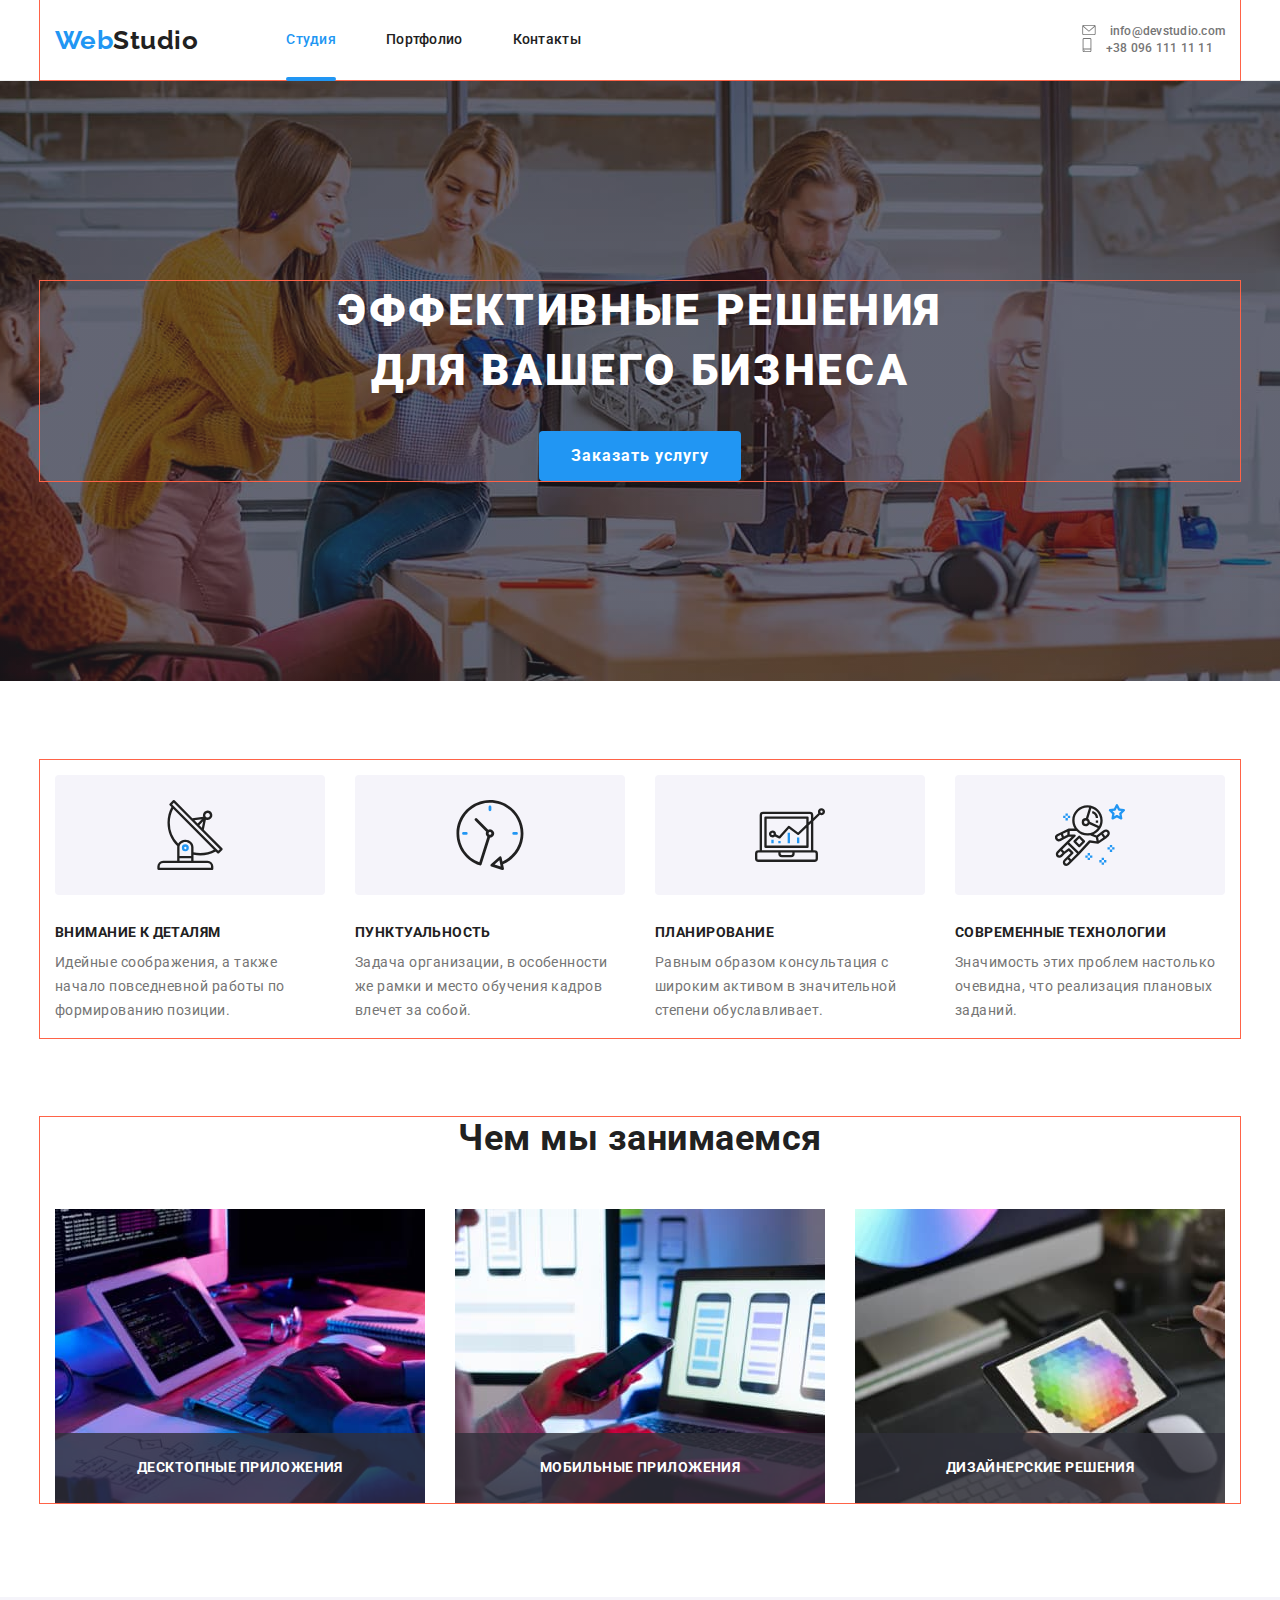
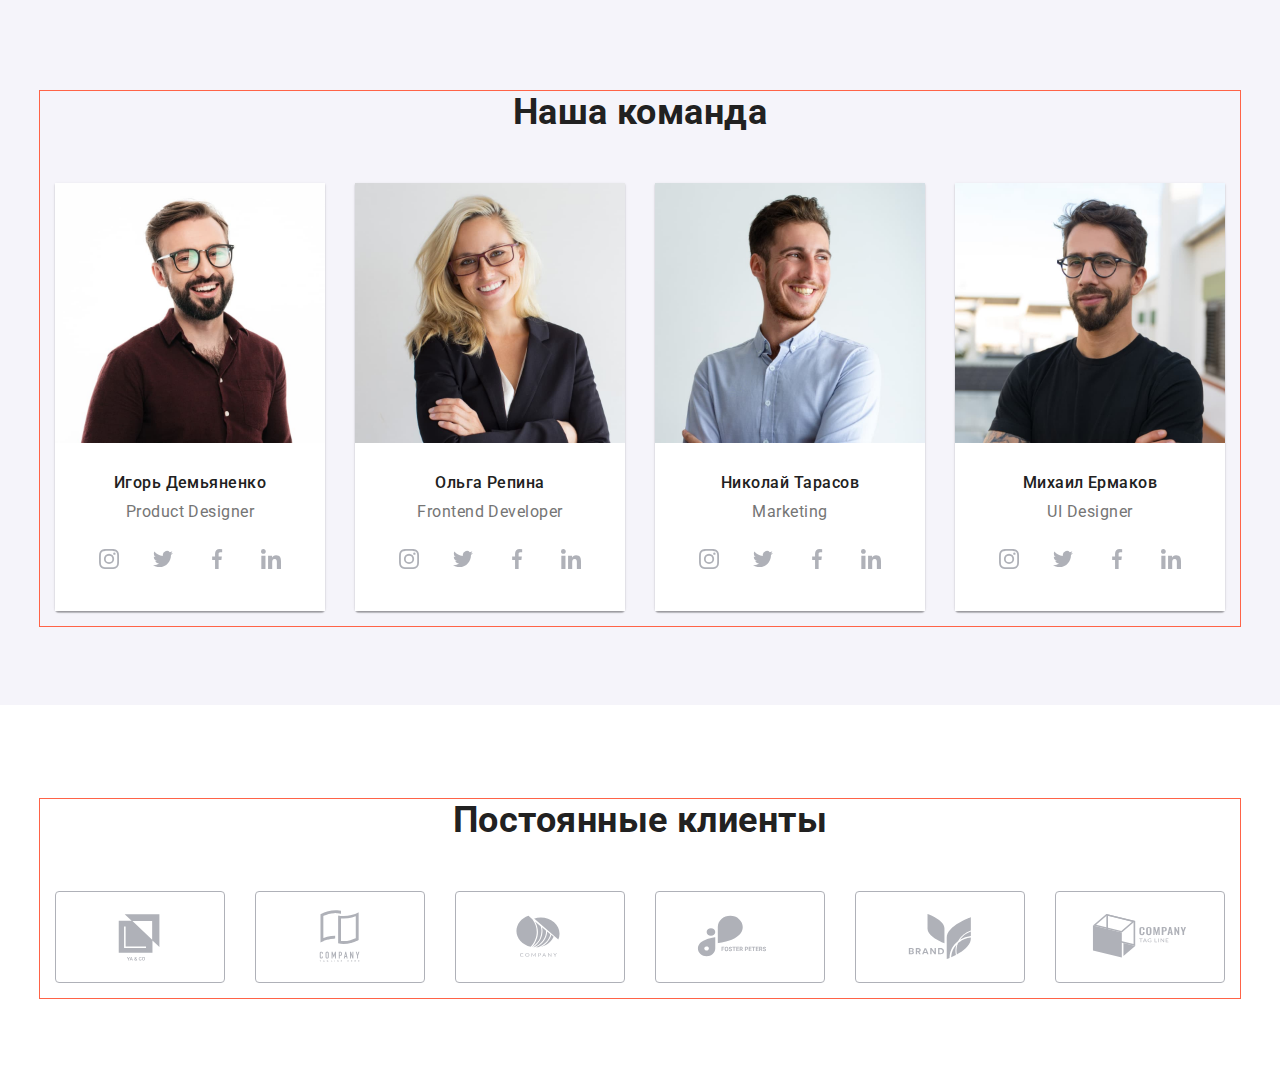
==== commit cd41930c: "hw-8 bla-bla-bla" ====
--- a/index.html
+++ b/index.html
@@ -112,7 +112,7 @@
     <!-- Основа -->
     <main>
       <!-- Hero -->
-      <!-- <section class="hero hero--overlay">
+      <section class="hero hero--overlay">
         <div class="container">
           <h1 class="hero__title">
             Эффективные решения<br />
@@ -120,7 +120,7 @@
           </h1>
           <button type="button" class="hero__button" data-modal-open>Заказать услугу</button>
         </div>
-      </section> -->
+      </section>
 
       <!-- Особенности -->
       <section class="section">
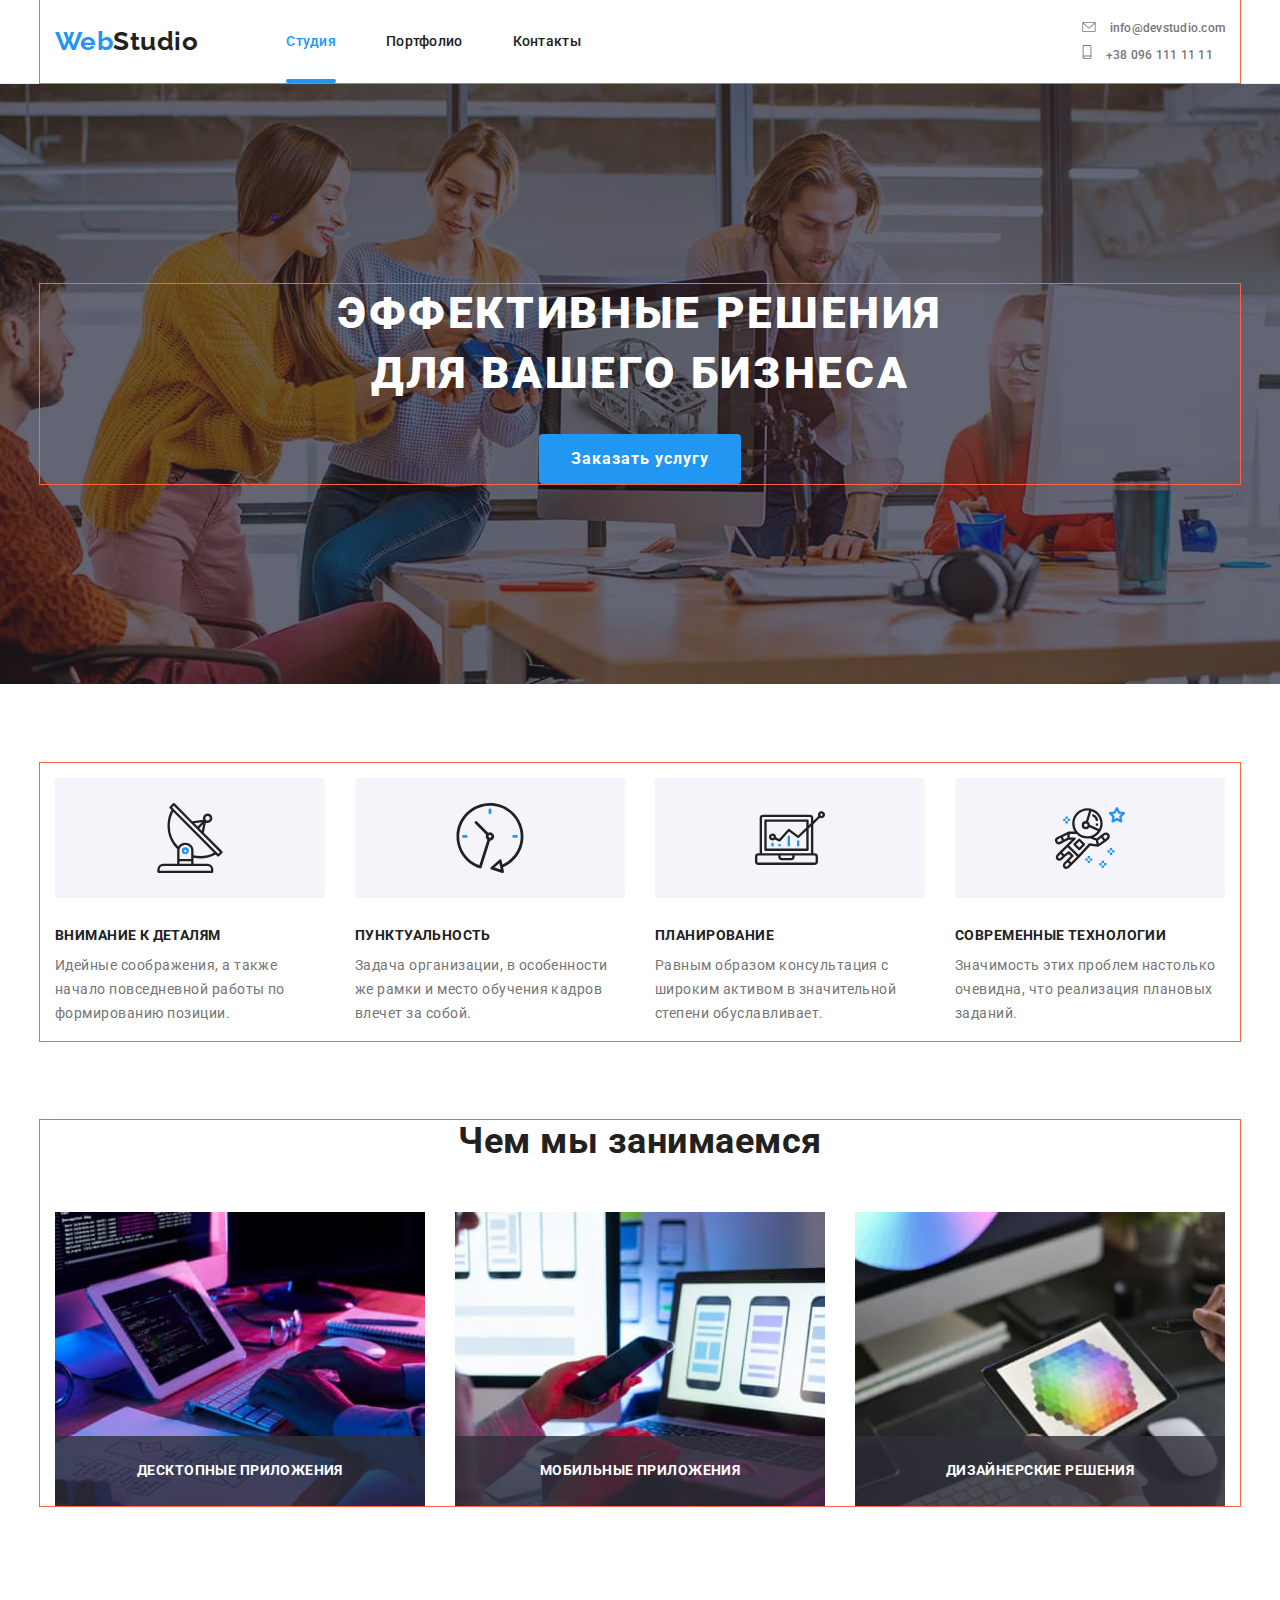
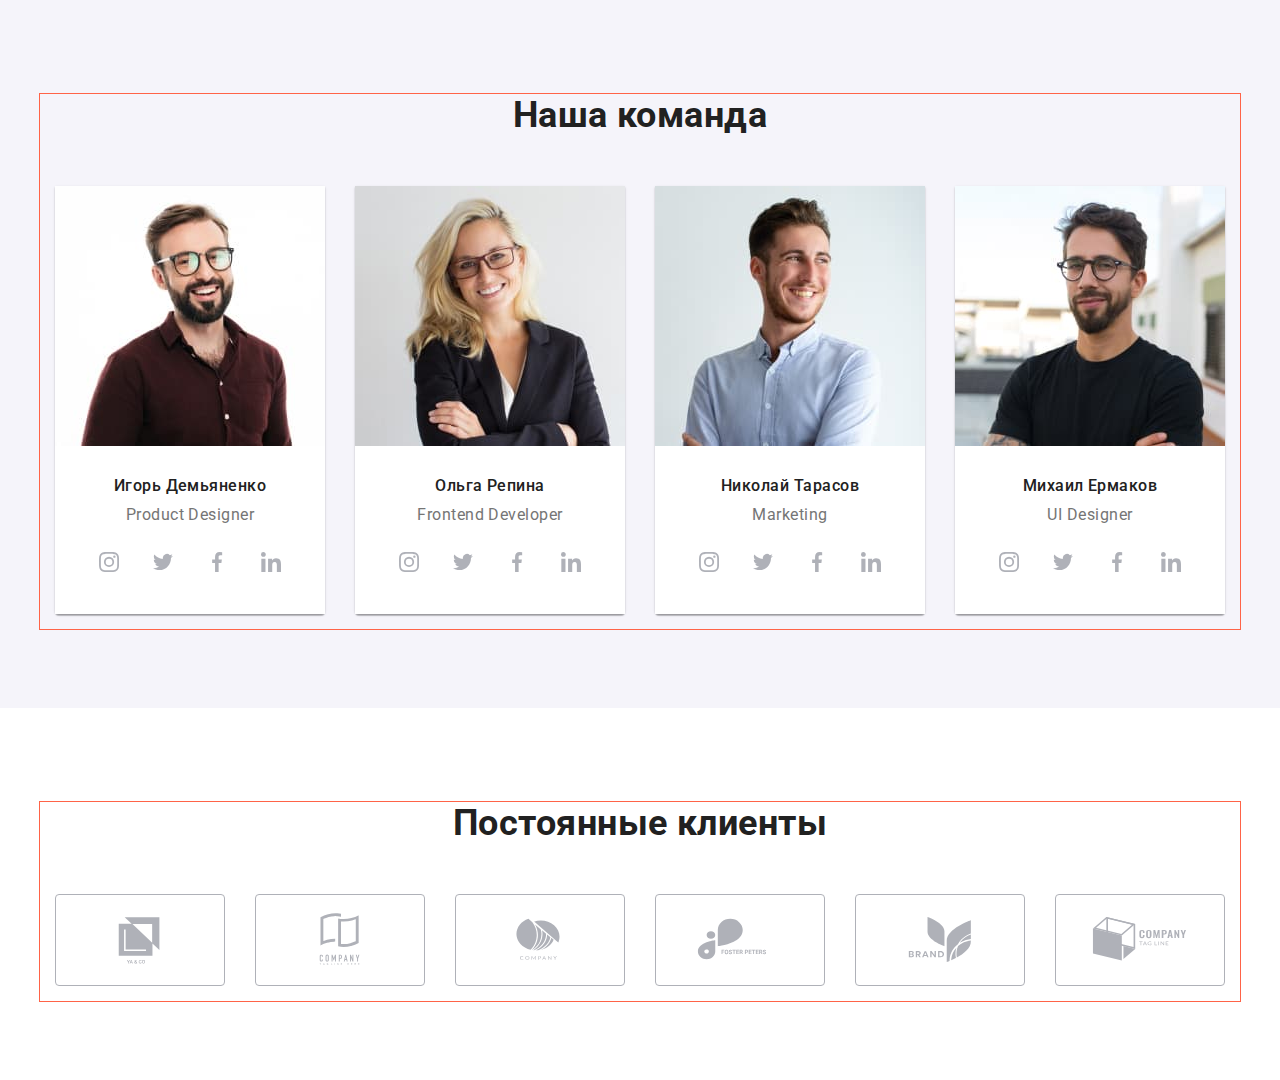
==== commit 2a366157: "hw-8 +img (team, work)" ====
--- a/index.html
+++ b/index.html
@@ -186,16 +186,52 @@
           <h2 class="section__title">Чем мы занимаемся</h2>
           <ul class="works">
             <li class="works__item">
-              <img class="works__image" src="./images/img1.jpg" alt="programing" width="370" />
+              <picture>
+                <source
+                  srcset="
+                    ./images/img-desk/desk-work1-1x.jpg 1x,
+                    ./images/img-desk/desk-work1-2x.jpg 2x
+                  "
+                  media="(min-width: 1200px)"
+                  sizes=""
+                  type=""
+                />
+                <img src="./images/img-desk/desk-work1-1x.jpg" alt="work1" />
+              </picture>
+
               <p class="works__text">Десктопные приложения</p>
             </li>
 
             <li class="works__item">
-              <img class="works__image" src="./images/img2.jpg" alt="designing" width="370" />
+              <picture>
+                <source
+                  srcset="
+                    ./images/img-desk/desk-work2-1x.jpg 1x,
+                    ./images/img-desk/desk-work2-2x.jpg 2x
+                  "
+                  media="(min-width: 1200px)"
+                  sizes=""
+                  type=""
+                />
+                <img src="./images/img-desk/desk-work2-1x.jpg" alt="work2" />
+              </picture>
+
               <p class="works__text">Мобильные приложения</p>
             </li>
             <li class="works__item">
-              <img class="works__image" src="./images/img3.jpg" alt="styling" width="370" />
+              <picture>
+                <source
+                  srcset="
+                    ./images/img-desk/desk-work3-1x.jpg 1x,
+                    ./images/img-desk/desk-work3-2x.jpg 2x
+                  "
+                  media="(min-width: 1200px)"
+                  sizes=""
+                  type=""
+                />
+                <img src="./images/img-desk/desk-work3-1x.jpg" alt="work3" />
+              </picture>
+
               <p class="works__text">Дизайнерские решения</p>
             </li>
           </ul>
@@ -209,7 +245,31 @@
 
           <ul class="team">
             <li class="team__item">
-              <img class="team__image" src="./images/ihor.jpg" alt="Игорь Демьяненко" />
+              <picture>
+                <source
+                  srcset="
+                    ./images/img-desk/desk-ihor-1x.jpg 1x,
+                    ./images/img-desk/desk-ihor-2x.jpg 2x
+                  "
+                  media="(min-width: 1200px)"
+                  sizes=""
+                  type=""
+                />
+                <source
+                  srcset="./images/img-tab/tab-ihor-1x.jpg 1x, ./images/img-tab/tab-ihor-2x.jpg 2x"
+                  media="(min-width: 768px)"
+                  sizes=""
+                  type=""
+                />
+                <source
+                  srcset="./images/img-mob/mob-ihor-1x.jpg 1x, ./images/img-mob/mob-ihor-2x.jpg 2x"
+                  media="(max-width: 767px)"
+                  sizes=""
+                  type=""
+                />
+                <img src="./images/img-mob/mob-ihor-1x.jpg" alt="ihor" />
+              </picture>
+
               <div class="team__box">
                 <h3 class="team__title">Игорь Демьяненко</h3>
                 <p lang="en" class="team__text">Product Designer</p>
@@ -246,7 +306,31 @@
               </div>
             </li>
             <li class="team__item">
-              <img class="team__image" src="./images/olha.jpg" alt="Ольга Репина" />
+              <picture>
+                <source
+                  srcset="
+                    ./images/img-desk/desk-olha-1x.jpg 1x,
+                    ./images/img-desk/desk-olha-2x.jpg 2x
+                  "
+                  media="(min-width: 1200px)"
+                  sizes=""
+                  type=""
+                />
+                <source
+                  srcset="./images/img-tab/tab-olha-1x.jpg 1x, ./images/img-tab/tab-olha-2x.jpg 2x"
+                  media="(min-width: 768px)"
+                  sizes=""
+                  type=""
+                />
+                <source
+                  srcset="./images/img-mob/mob-olha-1x.jpg 1x, ./images/img-mob/mob-olha-2x.jpg 2x"
+                  media="(max-width: 767px)"
+                  sizes=""
+                  type=""
+                />
+                <img src="./images/img-mob/mob-olha-1x.jpg" alt="olha" />
+              </picture>
+
               <div class="team__box">
                 <h3 class="team__title">Ольга Репина</h3>
                 <p lang="en" class="team__text">Frontend Developer</p>
@@ -283,7 +367,31 @@
               </div>
             </li>
             <li class="team__item">
-              <img class="team__image" src="./images/nikolay.jpg" alt="Николай Тарасов" />
+              <picture>
+                <source
+                  srcset="
+                    ./images/img-desk/desk-niko-1x.jpg 1x,
+                    ./images/img-desk/desk-niko-2x.jpg 2x
+                  "
+                  media="(min-width: 1200px)"
+                  sizes=""
+                  type=""
+                />
+                <source
+                  srcset="./images/img-tab/tab-niko-1x.jpg 1x, ./images/img-tab/tab-niko-2x.jpg 2x"
+                  media="(min-width: 768px)"
+                  sizes=""
+                  type=""
+                />
+                <source
+                  srcset="./images/img-mob/mob-niko-1x.jpg 1x, ./images/img-mob/mob-niko-2x.jpg 2x"
+                  media="(max-width: 767px)"
+                  sizes=""
+                  type=""
+                />
+                <img src="./images/img-mob/mob-niko-1x.jpg" alt="niko" />
+              </picture>
+
               <div class="team__box">
                 <h3 class="team__title">Николай Тарасов</h3>
                 <p lang="en" class="team__text">Marketing</p>
@@ -320,7 +428,31 @@
               </div>
             </li>
             <li class="team__item">
-              <img class="team__image" src="./images/mihail.jpg" alt="Михаил Ермаков" />
+              <picture>
+                <source
+                  srcset="
+                    ./images/img-desk/desk-miha-1x.jpg 1x,
+                    ./images/img-desk/desk-miha-2x.jpg 2x
+                  "
+                  media="(min-width: 1200px)"
+                  sizes=""
+                  type=""
+                />
+                <source
+                  srcset="./images/img-tab/tab-miha-1x.jpg 1x, ./images/img-tab/tab-miha-2x.jpg 2x"
+                  media="(min-width: 768px)"
+                  sizes=""
+                  type=""
+                />
+                <source
+                  srcset="./images/img-mob/mob-miha-1x.jpg 1x, ./images/img-mob/mob-miha-2x.jpg 2x"
+                  media="(max-width: 767px)"
+                  sizes=""
+                  type=""
+                />
+                <img src="./images/img-mob/mob-miha-1x.jpg" alt="miha" />
+              </picture>
+
               <div class="team__box">
                 <h3 class="team__title">Михаил Ермаков</h3>
                 <p lang="en" class="team__text">UI Designer</p>
--- a/css/main.min.css
+++ b/css/main.min.css
@@ -1 +1 @@
-:root{--primary-text-color: #212121;--text-color: #757575;--accent-color: #2196f3;--white-color: #ffffff;--bgc-color: #f5f4fa;--bgc-hero-footer: #2f303a;--address-info-footer: rgba(255, 255, 255, 0.6);--social-links-color: #afb1b8;--customers-logo-color: #afb1b8;--cubic: cubic-bezier(0.4, 0, 0.2, 1)}.visually-hidden{position:absolute;white-space:nowrap;width:1px;height:1px;overflow:hidden;border:0;padding:0;clip:rect(0 0 0 0);clip-path:inset(50%);margin:-1px}.section__title--visually-hidden{position:absolute;white-space:nowrap;width:1px;height:1px;overflow:hidden;border:0;padding:0;clip:rect(0 0 0 0);clip-path:inset(50%);margin:-1px}body{color:var(--primary-text-color);background-color:var(--white-color);font-family:roboto,sans-serif;letter-spacing:.03em}ul{padding:0;margin:0;list-style:none}a{text-decoration:none}.no-scroll{overflow:hidden}.blocks{display:flex;align-items:baseline}.is-hidden{opacity:0;pointer-events:none;visibility:hidden}img{display:block;max-width:100%;height:auto}.header{border-bottom:1px solid #ececec;background-color:var(--white-color)}@media screen and (max-width: 767.98px){.header__container{position:relative;padding:16px 15px}}@media screen and (min-width: 768px){.header__container{display:flex;align-items:center}}.logo{color:var(--accent-color);font-family:"raleway",sans-serif;font-weight:700;font-size:24px;line-height:1.17;text-decoration:none}@media screen and (min-width: 1200px){.logo{font-size:26px;line-height:1.19}}.logo__dark{color:var(--primary-text-color)}@media screen and (max-width: 767.98px){.navigation{display:none}}@media screen and (min-width: 768px){.nav{display:flex;justify-content:center;margin-left:88px}}@media screen and (min-width: 768px){.nav-mob{display:none}}.nav__item:not(:last-child){margin-right:50px}@media screen and (max-width: 767.98px){.nav__item:not(:last-child){margin-bottom:32px}}.nav__link{position:relative;transition:color 250ms var(--cubic);display:block;color:var(--primary-text-color);font-weight:500;font-size:40px;line-height:1.18;letter-spacing:.02em}@media screen and (min-width: 768px){.nav__link{padding:32px 0;font-size:14px;line-height:1.14}}.nav__link:hover,.nav__link:focus{color:var(--accent-color)}@media screen and (min-width: 768px){.nav__link--current{color:var(--accent-color)}.nav__link--current::after{position:absolute;content:"";height:4px;left:0;right:0;bottom:-1px;background:#2196f3;border-radius:2px}}@media screen and (max-width: 767.98px){.feedback{display:none}}@media screen and (min-width: 768px){.feedback{display:block;direction:column;margin-left:auto;font-size:12px;line-height:1.17;padding:21px 0}}.feedback-mob{display:flex;flex-direction:column-reverse;margin-bottom:64px}@media screen and (min-width: 768px){.feedback-mob{display:none}}.feedback-mob__item:not(:first-child){margin-bottom:32px}.feedback__link{transition:color 250ms var(--cubic),fill 250ms var(--cubic);color:var(--text-color);font-weight:500;letter-spacing:.02em}@media screen and (max-width: 767.98px){.feedback__link{font-size:24px;line-height:1.17;margin:0;padding:0}}@media screen and (max-width: 767.98px){.feedback__link--other-color{color:var(--accent-color);font-size:34px;line-height:1.18}}.feedback__icons-mail{width:14px;height:10px;margin-right:10px;fill:var(--text-color);transition:color 250ms var(--cubic),fill 250ms var(--cubic)}.feedback__link:hover .feedback__icons-mail,.feedback__link:focus .feedback__icons-mail{fill:var(--accent-color)}@media screen and (max-width: 767.98px){.feedback__icons-mail{display:none}}.feedback__icons-tel{width:10px;height:14px;margin-right:10px;fill:var(--text-color);transition:color 250ms var(--cubic),fill 250ms var(--cubic)}.feedback__link:hover .feedback__icons-tel,.feedback__link:focus .feedback__icons-tel{fill:var(--accent-color)}@media screen and (max-width: 767.98px){.feedback__icons-tel{display:none}}.hero{padding-top:118px;padding-bottom:118px;background-color:var(--bgc-hero-footer);text-align:center}@media screen and (min-width: 1200px){.hero{padding-top:200px;padding-bottom:200px}}.hero--overlay{max-width:1600px;height:600px;margin-left:auto;margin-right:auto;background-image:linear-gradient(to right, rgba(47, 48, 58, 0.4), rgba(47, 48, 58, 0.4)),url("../images/bg-hero.jpg");background-size:cover;background-position:center;background-repeat:no-repeat}.hero__title{margin-top:0;margin-bottom:30px;color:var(--white-color);font-weight:900;font-size:26px;line-height:1.62;letter-spacing:.06em;text-transform:uppercase}@media screen and (min-width: 1200px){.hero__title{font-size:44px;line-height:1.36}}.hero__button{display:inline-block;border:rgba(0,0,0,0);border-radius:4px;padding:10px 32px;min-width:200px;color:var(--white-color);background-color:var(--accent-color);font-family:inherit;font-weight:700;font-size:16px;line-height:1.88;letter-spacing:.06em;cursor:pointer}.filter{display:flex;margin-bottom:50px;justify-content:center}.filter-item{border-radius:4px}.filter-item+.filter-item{margin-left:8px}.filter-button{transition:color 250ms var(--cubic),background-color 250ms var(--cubic),box-shadow 250ms var(--cubic);display:inline-block;border:rgba(0,0,0,0);border-radius:4px;padding:6px 22px;min-width:73px;color:var(--primary-text-color);background-color:var(--bgc-color);font-family:inherit;font-weight:500;font-size:16px;line-height:1.63;text-align:center;letter-spacing:.03em;cursor:pointer}.filter-button:hover,.filter-button:focus{color:var(--white-color);background-color:var(--accent-color);box-shadow:0px 3px 1px rgba(0,0,0,.1),0px 1px 2px rgba(0,0,0,.08),0px 2px 2px rgba(0,0,0,.12)}.cards{display:inline-flex;flex-wrap:wrap;margin:-15px}.cards a{display:block;transition:box-shadow 250ms var(--cubic)}.cards a:hover,.cards a:focus{display:block;box-shadow:0px 1px 1px rgba(0,0,0,.12),0px 4px 4px rgba(0,0,0,.06),1px 4px 6px rgba(0,0,0,.16)}.cards-item{width:calc((100% - 90px)/3);margin:15px}.cards-item:nth-last-child(-n+3){margin-bottom:0}.cards-overlay{position:relative;overflow:hidden}.text-overlay{position:absolute;top:0;width:100%;height:100%;margin:0;padding:63px 24px 63px 24px;font-weight:400;font-size:18px;line-height:1.56;letter-spacing:.03em;color:var(--white-color);background-color:rgba(33,150,243,.9);transform:translateY(100%);transition:transform 250ms linear}.cards a:hover .text-overlay,.cards a:focus .text-overlay{transform:translateY(0)}.cards-box{margin:0;padding:20px 24px 20px 24px;background-color:var(--white-color);border:1px solid #eee;border-top:none}.cards-title{margin-top:0;margin-bottom:4px;color:var(--primary-text-color);font-size:18px;line-height:2;letter-spacing:.06em}.cards-text{margin:0;color:var(--text-color);font-size:16px;line-height:1.88}@media screen and (min-width: 768px){.features{display:flex;flex-wrap:wrap;margin:-15px}}@media screen and (max-width: 767.98px){.features__item:not(:last-child){margin-bottom:30px}}@media screen and (min-width: 768px){.features__item{margin:15px;flex-basis:calc((100% - 60px)/2)}}@media screen and (min-width: 1200px){.features__item{flex-basis:calc((100% - 120px)/4)}}.features__title{margin-top:0;margin-bottom:10px;color:var(--primary-text-color);font-size:14px;line-height:1.14;letter-spacing:.03em;text-transform:uppercase}@media screen and (max-width: 767.98px){.features__title{text-align:center}}.features__box{display:flex;margin-bottom:30px;height:120px;justify-content:center;align-items:center;background-color:var(--bgc-color);border-radius:4px}.features__icon{width:70px;height:70px}.features__text{margin-top:0;margin-bottom:0;color:var(--text-color);font-size:14px;line-height:1.71}.works{display:flex}.works__item{position:relative;width:370px}.works__item::before{position:absolute;content:"";width:100%;height:70px;bottom:0;background-color:rgba(47,48,58,.8)}.works__item:not(:first-child){margin-left:30px}.works__image{display:block;max-width:100%;height:auto}.works__text{position:absolute;bottom:27px;left:50%;transform:translateX(-50%);margin:0;display:flex;width:100%;justify-content:center;text-align:center;font-weight:700;font-size:14px;line-height:1.14;text-align:center;letter-spacing:.03em;text-transform:uppercase;color:var(--white-color)}@media screen and (min-width: 768px){.team{display:flex;flex-wrap:wrap;margin:-15px}}.team__item{box-shadow:0px 1px 3px rgba(0,0,0,.12),0px 1px 1px rgba(0,0,0,.14),0px 2px 1px rgba(0,0,0,.2);border-radius:0px 0px 4px 4px}@media screen and (max-width: 767.98px){.team__item:not(:last-child){margin-bottom:30px}}@media screen and (min-width: 768px){.team__item{margin:15px;flex-basis:calc((100% - 60px)/2)}}@media screen and (min-width: 1200px){.team__item{flex-basis:calc((100% - 120px)/4)}}.team__image{margin-bottom:0}.team__box{margin:0;padding:30px;text-align:center;background-color:var(--white-color)}.team__title{margin:0;margin-bottom:10px;color:var(--primary-text-color);font-weight:500;font-size:16px;line-height:1.19}@media screen and (max-width: 767.98px){.team__title{text-align:center}}.team__text{margin:0;margin-bottom:16px;padding:0;color:var(--text-color);font-size:16px;line-height:1.19}.soc-links{display:flex;justify-content:center}.soc-links a{transition:background-color 250ms var(--cubic);width:44px;height:44px;color:var(--social-links-color);background-color:var(--white-color);border-radius:50%;display:flex;align-items:center;justify-content:center}.soc-links a:hover,.soc-links a:focus{background-color:var(--accent-color)}.soc-links__item+.soc-links__item{margin-left:10px}.soc-links__icons{transition:fill 250ms var(--cubic);width:20px;height:20px;fill:var(--social-links-color)}.soc-links a:hover .soc-links__icons,.soc-links a:focus .soc-links__icons{fill:#fff}.customers{display:flex;flex-wrap:wrap;margin:-15px}.customers__item{height:92px;margin:15px;flex-basis:calc((100% - 60px)/2)}@media screen and (min-width: 768px){.customers__item{flex-basis:calc((100% - 90px)/3)}}@media screen and (min-width: 1200px){.customers__item{flex-basis:calc((100% - 180px)/6)}}.customers__link{width:100%;height:100%;display:flex;align-items:center;justify-content:center;fill:var(--customers-logo-color);border:1px solid var(--customers-logo-color);border-radius:4px;transition:border-color 250ms var(--cubic)}.customers__link:hover,.customers__link:focus{border-color:var(--accent-color)}.customers__icon{transition:fill 250ms var(--cubic);width:106px;height:60px;fill:var(--customers-logo-color)}.customers__link:hover .customers__icon,.customers__link:focus .customers__icon{fill:var(--accent-color)}.footer{padding-top:60px;padding-bottom:60px;background-color:var(--bgc-hero-footer)}.address-block{flex-grow:1}.logo-bottom{display:block;margin-bottom:20px}.logo-light{color:var(--white-color)}.contacts{display:block;font-style:normal;font-size:14px;line-height:1.71}.contacts a{color:var(--address-info-footer)}.contacts a.address{display:inline-block;color:var(--white-color)}.contacts-item:not(:last-child){margin-bottom:9px}.container{outline:1px solid tomato;padding-left:15px;padding-right:15px}@media screen and (min-width: 480px){.container{width:480px;margin:0 auto}}@media screen and (min-width: 768px){.container{width:768px}}@media screen and (min-width: 1200px){.container{width:1200px}}.section{padding-top:60px;padding-bottom:60px}@media screen and (min-width: 1200px){.section{padding-top:94px;padding-bottom:94px}}.section--no-padding-top{padding-top:0px}@media screen and (max-width: 1199.98px){.section--no-padding-top{display:none}}.section--other-background{background-color:var(--bgc-color)}.section__title{margin-top:0;margin-bottom:30px;color:var(--primary-text-color);font-size:28px;line-height:1.18;text-align:center}@media screen and (min-width: 1200px){.section__title{font-size:36px;line-height:1.17;margin-bottom:50px}}.soc-block{margin:0;margin-left:70px;width:206px;height:80px}.soc-block .title{margin:0;margin-bottom:20px;font-weight:700;font-size:14px;line-height:1.14;letter-spacing:.03em;text-transform:uppercase;color:var(--white-color)}.soc-block a{transition:background-color 250ms var(--cubic);width:44px;height:44px;border-radius:50%;display:flex;justify-content:center;align-items:center;background-color:rgba(255,255,255,.1)}.soc-block a:hover,.soc-block a:focus{background-color:var(--accent-color)}.soc-block-list{display:flex}.soc-block-item+.soc-block-item{margin-left:10px}.soc-block-icons{width:20px;height:20px;fill:var(--white-color)}.subscription-block{margin:0;margin-left:93px;width:570px}.subscription-block .title{margin:0;display:block;margin-bottom:20px;font-weight:700;font-size:14px;line-height:1.14;letter-spacing:.03em;text-transform:uppercase;color:#fff}.footer-form{width:570px;height:86px;display:flex}.footer-field{margin-right:12px}.footer-field input{width:358px;height:50px;padding-top:15px;padding-bottom:15px;padding-left:16px;border:1px solid rgba(255,255,255,.3);filter:drop-shadow(0px 4px 4px rgba(0, 0, 0, 0.15));border-radius:4px;color:rgba(255,255,255,.6);background-color:var(--bgc-hero-footer);outline:none}.footer-field input::placeholder{font-weight:400;font-size:16px;line-height:1.25;display:inline-flex;align-items:center;letter-spacing:.03em;color:rgba(255,255,255,.6)}.footer-form-btn{width:200px;height:50px;padding:10px 29px;display:flex;text-align:center;align-items:center;font-weight:700;font-size:16px;line-height:1.89;letter-spacing:.06em;color:var(--white-color);background-color:var(--accent-color);box-shadow:0px 4px 4px rgba(0,0,0,.15);border-radius:4px;border:none;cursor:pointer}.send-btn{width:24px;height:24px;margin-left:10px}.backdrop{position:fixed;width:100%;height:100%;top:0;background-color:rgba(0,0,0,.2);transition:opacity 500ms var(--cubic),visibility 500ms var(--cubic)}.modal{width:528px;min-height:581px;background-color:#fff;box-shadow:0px 1px 3px rgba(0,0,0,.12),0px 1px 1px rgba(0,0,0,.14),0px 2px 1px rgba(0,0,0,.2);border-radius:4px;position:absolute;top:50%;left:50%;transition:transform 500ms;transform:translate(-50%, -50%) scale(1) rotate(0)}.backdrop.is-hidden .modal{transform:translate(0) scale(0.3) rotate(-360deg)}.modal-close-btn{position:absolute;top:8px;right:8px;width:30px;height:30px;cursor:pointer;background:var(--white-color);border:1px solid rgba(0,0,0,.1);border-radius:50%;display:flex;justify-content:center;align-items:center}.modal-icons{width:18px;height:18px;fill:#000;transition:fill 250ms var(--cubic)}.modal-close-btn:hover .modal-icons,.modal-close-btn:focus .modal-icons{fill:var(--accent-color)}.modal-form{width:528px;height:581px;padding:40px;margin-left:auto;margin-right:auto}.modal-form-title{display:block;margin-bottom:12px;font-weight:700;font-size:20px;line-height:1.15;text-align:center;letter-spacing:.03em;color:var(--primary-text-color)}.modal-form-list{margin-bottom:10px}.modal-form-item{position:relative;margin:0;display:flex;flex-direction:column}.modal-form-item:not(:last-child){margin-bottom:10px}.modal-form-item input{width:100%;height:40px;padding:11px 12px 11px 42px;font-weight:400;font-size:12px;line-height:1.17;letter-spacing:.01em;border:1px solid rgba(33,33,33,.2);border-radius:4px;outline:none;cursor:pointer;transition:border 250ms var(--cubic)}.modal-form-item input:focus{border:1px solid var(--accent-color);border-radius:4px;cursor:pointer}.form-label{margin-bottom:4px;font-weight:400;font-size:12px;line-height:1.17;letter-spacing:.01em;color:var(--text-color)}.modal-form-icon{position:absolute;width:18px;height:18px;top:50%;left:12px}.modal-form-item input:focus+.modal-form-icon{fill:#2196f3;transition:fill 250ms var(--cubic)}.form-field{margin:0;margin-bottom:20px;display:flex;flex-direction:column}.form-field::placeholder{font-weight:400;font-size:14px;line-height:16px;letter-spacing:.01em;color:rgba(117,117,117,.5)}.form-field.group{display:flex;align-items:center;justify-content:center;margin-bottom:30px}.modal-form-comment{width:448px;height:120px;padding:12px 16px;font-weight:400;font-size:12px;line-height:1.17;letter-spacing:.01em;border:1px solid rgba(33,33,33,.2);border-radius:4px;resize:none;outline:none;cursor:pointer;transition:border-color 250ms var(--cubic)}.modal-form-comment:focus{border-color:var(--accent-color)}.checkbox--visually-hidden{position:absolute;white-space:nowrap;width:1px;height:1px;overflow:hidden;border:0;padding:0;clip:rect(0 0 0 0);clip-path:inset(50%);margin:-1px}.agreement-label{display:flex;align-items:center;justify-content:center;font-weight:400;font-size:14px;line-height:1.71;letter-spacing:.03em;color:var(--text-color)}.agreement-label a{color:var(--accent-color)}.modal-check{width:16px;height:15px;margin-right:8.4px;display:flex;align-items:center;justify-content:center;fill:rgba(0,0,0,0);border:2px solid var(--primary-text-color);border-radius:2px;transition:all 250ms var(--cubic)}.checkbox:checked+.agreement-label span{background-color:var(--accent-color);border:rgba(0,0,0,0)}.checkbox:focus+.agreement-label span{border-color:var(--accent-color)}.checkbox:checked+.agreement-label .icon-check{fill:var(--white-color)}.modal-form-btn{width:200px;height:50px;margin-left:auto;margin-right:auto;padding:10px 55px;display:flex;text-align:center;font-weight:700;font-size:16px;line-height:1.89;letter-spacing:.06em;color:var(--white-color);background-color:var(--accent-color);box-shadow:0px 4px 4px rgba(0,0,0,.15);border-radius:4px;border:none;cursor:pointer}.mobile-menu{display:flex;flex-direction:column;justify-content:space-between}@media screen and (max-width: 767.98px){.mobile-menu{position:fixed;top:0;left:0;padding:48px 40px;width:100%;height:100%;background-color:var(--white-color);transform:translateX(100%)}.mobile-menu.is-open{transform:translateX(0);transition:transform 250ms cubic-bezier(0.4, 0, 0.2, 1)}}@media screen and (min-width: 768px){.mobile-menu{display:flex}}.mob-menu-open-btn{position:absolute;top:10px;right:15px;padding:0;background-color:var(--white-color);border:none}@media screen and (min-width: 768px){.mob-menu-open-btn{display:none}}.mob-menu-open-icon{width:40px;height:40px}.mob-menu-open-icon:hover,.mob-menu-open-icon:focus{fill:var(--accent-color)}.mob-menu-close-btn{position:absolute;top:10px;right:15px;padding:0;background-color:var(--white-color);border:none;cursor:pointer}@media screen and (min-width: 768px){.mob-menu-close-btn{display:none}}.mob-menu-close-icon{width:40px;height:40px}.mob-menu-close-icon:hover,.mob-menu-close-icon:focus{fill:var(--accent-color)}.mob-soc{display:flex}@media screen and (min-width: 768px){.mob-soc{display:none}}.mob-soc__item{display:flex;align-items:center;font-family:"Roboto";font-style:normal;font-weight:500;font-size:18px;line-height:1.22;letter-spacing:.02em;color:#2196f3}.mob-soc__item:not(:last-child){border-right:1px solid rgba(33,33,33,.2);padding-right:10px}.mob-soc__item:not(:first-child){padding-left:10px}.mob-soc__link{color:#2196f3}@media screen and (max-width: 480px){.mob-soc__link{font-size:4vw}}/*# sourceMappingURL=main.min.css.map */+:root{--primary-text-color: #212121;--text-color: #757575;--accent-color: #2196f3;--white-color: #ffffff;--bgc-color: #f5f4fa;--bgc-hero-footer: #2f303a;--address-info-footer: rgba(255, 255, 255, 0.6);--social-links-color: #afb1b8;--customers-logo-color: #afb1b8;--cubic: cubic-bezier(0.4, 0, 0.2, 1)}.visually-hidden{position:absolute;white-space:nowrap;width:1px;height:1px;overflow:hidden;border:0;padding:0;clip:rect(0 0 0 0);clip-path:inset(50%);margin:-1px}.section__title--visually-hidden{position:absolute;white-space:nowrap;width:1px;height:1px;overflow:hidden;border:0;padding:0;clip:rect(0 0 0 0);clip-path:inset(50%);margin:-1px}body{color:var(--primary-text-color);background-color:var(--white-color);font-family:roboto,sans-serif;letter-spacing:.03em}ul{padding:0;margin:0;list-style:none}a{text-decoration:none}.no-scroll{overflow:hidden}.blocks{display:flex;align-items:baseline}.is-hidden{opacity:0;pointer-events:none;visibility:hidden}img{display:block;max-width:100%;height:auto}.header{border-bottom:1px solid #ececec;background-color:var(--white-color)}@media screen and (max-width: 767.98px){.header__container{position:relative;padding:16px 15px}}@media screen and (min-width: 768px){.header__container{display:flex;align-items:center}}.logo{color:var(--accent-color);font-family:"raleway",sans-serif;font-weight:700;font-size:24px;line-height:1.17;text-decoration:none}@media screen and (min-width: 1200px){.logo{font-size:26px;line-height:1.19}}.logo__dark{color:var(--primary-text-color)}@media screen and (max-width: 767.98px){.navigation{display:none}}@media screen and (min-width: 768px){.nav{display:flex;justify-content:center;margin-left:88px}}@media screen and (min-width: 768px){.nav-mob{display:none}}.nav__item:not(:last-child){margin-right:50px}@media screen and (max-width: 767.98px){.nav__item:not(:last-child){margin-bottom:32px}}.nav__link{position:relative;transition:color 250ms var(--cubic);display:block;color:var(--primary-text-color);font-weight:500;font-size:40px;line-height:1.18;letter-spacing:.02em}@media screen and (min-width: 768px){.nav__link{padding:32px 0;font-size:14px;line-height:1.14}}.nav__link:hover,.nav__link:focus{color:var(--accent-color)}@media screen and (min-width: 768px){.nav__link--current{color:var(--accent-color)}.nav__link--current::after{position:absolute;content:"";height:4px;left:0;right:0;bottom:-1px;background:#2196f3;border-radius:2px}}@media screen and (max-width: 767.98px){.feedback{display:none}}@media screen and (min-width: 768px){.feedback{display:block;direction:column;margin-left:auto;font-size:12px;line-height:1.17;padding:21px 0}}.feedback-mob{display:flex;flex-direction:column-reverse;margin-bottom:64px}@media screen and (min-width: 768px){.feedback-mob{display:none}}.feedback-mob__item:not(:first-child){margin-bottom:32px}@media screen and (min-width: 768px){.feedback__item:not(:last-child){margin-bottom:10px}}.feedback__link{transition:color 250ms var(--cubic),fill 250ms var(--cubic);color:var(--text-color);font-weight:500;letter-spacing:.02em}@media screen and (max-width: 767.98px){.feedback__link{font-size:24px;line-height:1.17;margin:0;padding:0}}@media screen and (max-width: 767.98px){.feedback__link--other-color{color:var(--accent-color);font-size:34px;line-height:1.18}}.feedback__icons-mail{width:14px;height:10px;margin-right:10px;fill:var(--text-color);transition:color 250ms var(--cubic),fill 250ms var(--cubic)}.feedback__link:hover .feedback__icons-mail,.feedback__link:focus .feedback__icons-mail{fill:var(--accent-color)}@media screen and (max-width: 767.98px){.feedback__icons-mail{display:none}}.feedback__icons-tel{width:10px;height:14px;margin-right:10px;fill:var(--text-color);transition:color 250ms var(--cubic),fill 250ms var(--cubic)}.feedback__link:hover .feedback__icons-tel,.feedback__link:focus .feedback__icons-tel{fill:var(--accent-color)}@media screen and (max-width: 767.98px){.feedback__icons-tel{display:none}}.hero{padding-top:118px;padding-bottom:118px;background-color:var(--bgc-hero-footer);text-align:center}@media screen and (min-width: 1200px){.hero{padding-top:200px;padding-bottom:200px}}.hero--overlay{max-width:1600px;height:600px;margin-left:auto;margin-right:auto;background-image:linear-gradient(to right, rgba(47, 48, 58, 0.4), rgba(47, 48, 58, 0.4)),url("../images/bg-hero.jpg");background-size:cover;background-position:center;background-repeat:no-repeat}.hero__title{margin-top:0;margin-bottom:30px;color:var(--white-color);font-weight:900;font-size:26px;line-height:1.62;letter-spacing:.06em;text-transform:uppercase}@media screen and (min-width: 1200px){.hero__title{font-size:44px;line-height:1.36}}.hero__button{display:inline-block;border:rgba(0,0,0,0);border-radius:4px;padding:10px 32px;min-width:200px;color:var(--white-color);background-color:var(--accent-color);font-family:inherit;font-weight:700;font-size:16px;line-height:1.88;letter-spacing:.06em;cursor:pointer}.filter{display:flex;margin-bottom:50px;justify-content:center}.filter-item{border-radius:4px}.filter-item+.filter-item{margin-left:8px}.filter-button{transition:color 250ms var(--cubic),background-color 250ms var(--cubic),box-shadow 250ms var(--cubic);display:inline-block;border:rgba(0,0,0,0);border-radius:4px;padding:6px 22px;min-width:73px;color:var(--primary-text-color);background-color:var(--bgc-color);font-family:inherit;font-weight:500;font-size:16px;line-height:1.63;text-align:center;letter-spacing:.03em;cursor:pointer}.filter-button:hover,.filter-button:focus{color:var(--white-color);background-color:var(--accent-color);box-shadow:0px 3px 1px rgba(0,0,0,.1),0px 1px 2px rgba(0,0,0,.08),0px 2px 2px rgba(0,0,0,.12)}.cards{display:inline-flex;flex-wrap:wrap;margin:-15px}.cards a{display:block;transition:box-shadow 250ms var(--cubic)}.cards a:hover,.cards a:focus{display:block;box-shadow:0px 1px 1px rgba(0,0,0,.12),0px 4px 4px rgba(0,0,0,.06),1px 4px 6px rgba(0,0,0,.16)}.cards-item{width:calc((100% - 90px)/3);margin:15px}.cards-item:nth-last-child(-n+3){margin-bottom:0}.cards-overlay{position:relative;overflow:hidden}.text-overlay{position:absolute;top:0;width:100%;height:100%;margin:0;padding:63px 24px 63px 24px;font-weight:400;font-size:18px;line-height:1.56;letter-spacing:.03em;color:var(--white-color);background-color:rgba(33,150,243,.9);transform:translateY(100%);transition:transform 250ms linear}.cards a:hover .text-overlay,.cards a:focus .text-overlay{transform:translateY(0)}.cards-box{margin:0;padding:20px 24px 20px 24px;background-color:var(--white-color);border:1px solid #eee;border-top:none}.cards-title{margin-top:0;margin-bottom:4px;color:var(--primary-text-color);font-size:18px;line-height:2;letter-spacing:.06em}.cards-text{margin:0;color:var(--text-color);font-size:16px;line-height:1.88}@media screen and (min-width: 768px){.features{display:flex;flex-wrap:wrap;margin:-15px}}@media screen and (max-width: 767.98px){.features__item:not(:last-child){margin-bottom:30px}}@media screen and (min-width: 768px){.features__item{margin:15px;flex-basis:calc((100% - 60px)/2)}}@media screen and (min-width: 1200px){.features__item{flex-basis:calc((100% - 120px)/4)}}.features__title{margin-top:0;margin-bottom:10px;color:var(--primary-text-color);font-size:14px;line-height:1.14;letter-spacing:.03em;text-transform:uppercase}@media screen and (max-width: 767.98px){.features__title{text-align:center}}.features__box{display:flex;margin-bottom:30px;height:120px;justify-content:center;align-items:center;background-color:var(--bgc-color);border-radius:4px}.features__icon{width:70px;height:70px}.features__text{margin-top:0;margin-bottom:0;color:var(--text-color);font-size:14px;line-height:1.71}.works{display:flex}.works__item{position:relative;width:370px}.works__item::before{position:absolute;content:"";width:100%;height:70px;bottom:0;background-color:rgba(47,48,58,.8)}.works__item:not(:first-child){margin-left:30px}.works__image{display:block;max-width:100%;height:auto}.works__text{position:absolute;bottom:27px;left:50%;transform:translateX(-50%);margin:0;display:flex;width:100%;justify-content:center;text-align:center;font-weight:700;font-size:14px;line-height:1.14;text-align:center;letter-spacing:.03em;text-transform:uppercase;color:var(--white-color)}@media screen and (min-width: 768px){.team{display:flex;flex-wrap:wrap;margin:-15px}}.team__item{box-shadow:0px 1px 3px rgba(0,0,0,.12),0px 1px 1px rgba(0,0,0,.14),0px 2px 1px rgba(0,0,0,.2);border-radius:0px 0px 4px 4px}@media screen and (max-width: 767.98px){.team__item:not(:last-child){margin-bottom:30px}}@media screen and (min-width: 768px){.team__item{margin:15px;flex-basis:calc((100% - 60px)/2)}}@media screen and (min-width: 1200px){.team__item{flex-basis:calc((100% - 120px)/4)}}.team__image{margin-bottom:0}.team__box{margin:0;padding:30px;text-align:center;background-color:var(--white-color)}.team__title{margin:0;margin-bottom:10px;color:var(--primary-text-color);font-weight:500;font-size:16px;line-height:1.19}@media screen and (max-width: 767.98px){.team__title{text-align:center}}.team__text{margin:0;margin-bottom:16px;padding:0;color:var(--text-color);font-size:16px;line-height:1.19}.soc-links{display:flex;justify-content:center}.soc-links a{transition:background-color 250ms var(--cubic);width:44px;height:44px;color:var(--social-links-color);background-color:var(--white-color);border-radius:50%;display:flex;align-items:center;justify-content:center}.soc-links a:hover,.soc-links a:focus{background-color:var(--accent-color)}.soc-links__item+.soc-links__item{margin-left:10px}.soc-links__icons{transition:fill 250ms var(--cubic);width:20px;height:20px;fill:var(--social-links-color)}.soc-links a:hover .soc-links__icons,.soc-links a:focus .soc-links__icons{fill:#fff}.customers{display:flex;flex-wrap:wrap;margin:-15px}.customers__item{height:92px;margin:15px;flex-basis:calc((100% - 60px)/2)}@media screen and (min-width: 768px){.customers__item{flex-basis:calc((100% - 90px)/3)}}@media screen and (min-width: 1200px){.customers__item{flex-basis:calc((100% - 180px)/6)}}.customers__link{width:100%;height:100%;display:flex;align-items:center;justify-content:center;fill:var(--customers-logo-color);border:1px solid var(--customers-logo-color);border-radius:4px;transition:border-color 250ms var(--cubic)}.customers__link:hover,.customers__link:focus{border-color:var(--accent-color)}.customers__icon{transition:fill 250ms var(--cubic);width:106px;height:60px;fill:var(--customers-logo-color)}.customers__link:hover .customers__icon,.customers__link:focus .customers__icon{fill:var(--accent-color)}.footer{padding-top:60px;padding-bottom:60px;background-color:var(--bgc-hero-footer)}.address-block{flex-grow:1}.logo-bottom{display:block;margin-bottom:20px}.logo-light{color:var(--white-color)}.contacts{display:block;font-style:normal;font-size:14px;line-height:1.71}.contacts a{color:var(--address-info-footer)}.contacts a.address{display:inline-block;color:var(--white-color)}.contacts-item:not(:last-child){margin-bottom:9px}.container{outline:1px solid tomato;padding-left:15px;padding-right:15px}@media screen and (min-width: 480px){.container{width:480px;margin:0 auto}}@media screen and (min-width: 768px){.container{width:768px}}@media screen and (min-width: 1200px){.container{width:1200px}}.section{padding-top:60px;padding-bottom:60px}@media screen and (min-width: 1200px){.section{padding-top:94px;padding-bottom:94px}}.section--no-padding-top{padding-top:0px}@media screen and (max-width: 1199.98px){.section--no-padding-top{display:none}}.section--other-background{background-color:var(--bgc-color)}.section__title{margin-top:0;margin-bottom:30px;color:var(--primary-text-color);font-size:28px;line-height:1.18;text-align:center}@media screen and (min-width: 1200px){.section__title{font-size:36px;line-height:1.17;margin-bottom:50px}}.soc-block{margin:0;margin-left:70px;width:206px;height:80px}.soc-block .title{margin:0;margin-bottom:20px;font-weight:700;font-size:14px;line-height:1.14;letter-spacing:.03em;text-transform:uppercase;color:var(--white-color)}.soc-block a{transition:background-color 250ms var(--cubic);width:44px;height:44px;border-radius:50%;display:flex;justify-content:center;align-items:center;background-color:rgba(255,255,255,.1)}.soc-block a:hover,.soc-block a:focus{background-color:var(--accent-color)}.soc-block-list{display:flex}.soc-block-item+.soc-block-item{margin-left:10px}.soc-block-icons{width:20px;height:20px;fill:var(--white-color)}.subscription-block{margin:0;margin-left:93px;width:570px}.subscription-block .title{margin:0;display:block;margin-bottom:20px;font-weight:700;font-size:14px;line-height:1.14;letter-spacing:.03em;text-transform:uppercase;color:#fff}.footer-form{width:570px;height:86px;display:flex}.footer-field{margin-right:12px}.footer-field input{width:358px;height:50px;padding-top:15px;padding-bottom:15px;padding-left:16px;border:1px solid rgba(255,255,255,.3);filter:drop-shadow(0px 4px 4px rgba(0, 0, 0, 0.15));border-radius:4px;color:rgba(255,255,255,.6);background-color:var(--bgc-hero-footer);outline:none}.footer-field input::placeholder{font-weight:400;font-size:16px;line-height:1.25;display:inline-flex;align-items:center;letter-spacing:.03em;color:rgba(255,255,255,.6)}.footer-form-btn{width:200px;height:50px;padding:10px 29px;display:flex;text-align:center;align-items:center;font-weight:700;font-size:16px;line-height:1.89;letter-spacing:.06em;color:var(--white-color);background-color:var(--accent-color);box-shadow:0px 4px 4px rgba(0,0,0,.15);border-radius:4px;border:none;cursor:pointer}.send-btn{width:24px;height:24px;margin-left:10px}.backdrop{position:fixed;width:100%;height:100%;top:0;background-color:rgba(0,0,0,.2);transition:opacity 500ms var(--cubic),visibility 500ms var(--cubic)}.modal{width:528px;min-height:581px;background-color:#fff;box-shadow:0px 1px 3px rgba(0,0,0,.12),0px 1px 1px rgba(0,0,0,.14),0px 2px 1px rgba(0,0,0,.2);border-radius:4px;position:absolute;top:50%;left:50%;transition:transform 500ms;transform:translate(-50%, -50%) scale(1) rotate(0)}.backdrop.is-hidden .modal{transform:translate(0) scale(0.3) rotate(-360deg)}.modal-close-btn{position:absolute;top:8px;right:8px;width:30px;height:30px;cursor:pointer;background:var(--white-color);border:1px solid rgba(0,0,0,.1);border-radius:50%;display:flex;justify-content:center;align-items:center}.modal-icons{width:18px;height:18px;fill:#000;transition:fill 250ms var(--cubic)}.modal-close-btn:hover .modal-icons,.modal-close-btn:focus .modal-icons{fill:var(--accent-color)}.modal-form{width:528px;height:581px;padding:40px;margin-left:auto;margin-right:auto}.modal-form-title{display:block;margin-bottom:12px;font-weight:700;font-size:20px;line-height:1.15;text-align:center;letter-spacing:.03em;color:var(--primary-text-color)}.modal-form-list{margin-bottom:10px}.modal-form-item{position:relative;margin:0;display:flex;flex-direction:column}.modal-form-item:not(:last-child){margin-bottom:10px}.modal-form-item input{width:100%;height:40px;padding:11px 12px 11px 42px;font-weight:400;font-size:12px;line-height:1.17;letter-spacing:.01em;border:1px solid rgba(33,33,33,.2);border-radius:4px;outline:none;cursor:pointer;transition:border 250ms var(--cubic)}.modal-form-item input:focus{border:1px solid var(--accent-color);border-radius:4px;cursor:pointer}.form-label{margin-bottom:4px;font-weight:400;font-size:12px;line-height:1.17;letter-spacing:.01em;color:var(--text-color)}.modal-form-icon{position:absolute;width:18px;height:18px;top:50%;left:12px}.modal-form-item input:focus+.modal-form-icon{fill:#2196f3;transition:fill 250ms var(--cubic)}.form-field{margin:0;margin-bottom:20px;display:flex;flex-direction:column}.form-field::placeholder{font-weight:400;font-size:14px;line-height:16px;letter-spacing:.01em;color:rgba(117,117,117,.5)}.form-field.group{display:flex;align-items:center;justify-content:center;margin-bottom:30px}.modal-form-comment{width:448px;height:120px;padding:12px 16px;font-weight:400;font-size:12px;line-height:1.17;letter-spacing:.01em;border:1px solid rgba(33,33,33,.2);border-radius:4px;resize:none;outline:none;cursor:pointer;transition:border-color 250ms var(--cubic)}.modal-form-comment:focus{border-color:var(--accent-color)}.checkbox--visually-hidden{position:absolute;white-space:nowrap;width:1px;height:1px;overflow:hidden;border:0;padding:0;clip:rect(0 0 0 0);clip-path:inset(50%);margin:-1px}.agreement-label{display:flex;align-items:center;justify-content:center;font-weight:400;font-size:14px;line-height:1.71;letter-spacing:.03em;color:var(--text-color)}.agreement-label a{color:var(--accent-color)}.modal-check{width:16px;height:15px;margin-right:8.4px;display:flex;align-items:center;justify-content:center;fill:rgba(0,0,0,0);border:2px solid var(--primary-text-color);border-radius:2px;transition:all 250ms var(--cubic)}.checkbox:checked+.agreement-label span{background-color:var(--accent-color);border:rgba(0,0,0,0)}.checkbox:focus+.agreement-label span{border-color:var(--accent-color)}.checkbox:checked+.agreement-label .icon-check{fill:var(--white-color)}.modal-form-btn{width:200px;height:50px;margin-left:auto;margin-right:auto;padding:10px 55px;display:flex;text-align:center;font-weight:700;font-size:16px;line-height:1.89;letter-spacing:.06em;color:var(--white-color);background-color:var(--accent-color);box-shadow:0px 4px 4px rgba(0,0,0,.15);border-radius:4px;border:none;cursor:pointer}.mobile-menu{display:flex;flex-direction:column;justify-content:space-between}@media screen and (max-width: 767.98px){.mobile-menu{position:fixed;top:0;left:0;padding:48px 40px;width:100%;height:100%;background-color:var(--white-color);transform:translateX(100%)}.mobile-menu.is-open{transform:translateX(0);transition:transform 250ms cubic-bezier(0.4, 0, 0.2, 1)}}@media screen and (min-width: 768px){.mobile-menu{display:flex}}.mob-menu-open-btn{position:absolute;top:10px;right:15px;padding:0;background-color:var(--white-color);border:none}@media screen and (min-width: 768px){.mob-menu-open-btn{display:none}}.mob-menu-open-icon{width:40px;height:40px}.mob-menu-open-icon:hover,.mob-menu-open-icon:focus{fill:var(--accent-color)}.mob-menu-close-btn{position:absolute;top:10px;right:15px;padding:0;background-color:var(--white-color);border:none;cursor:pointer}@media screen and (min-width: 768px){.mob-menu-close-btn{display:none}}.mob-menu-close-icon{width:40px;height:40px}.mob-menu-close-icon:hover,.mob-menu-close-icon:focus{fill:var(--accent-color)}.mob-soc{display:flex}@media screen and (min-width: 768px){.mob-soc{display:none}}.mob-soc__item{display:flex;align-items:center;font-family:"Roboto";font-style:normal;font-weight:500;font-size:18px;line-height:1.22;letter-spacing:.02em;color:#2196f3}.mob-soc__item:not(:last-child){border-right:1px solid rgba(33,33,33,.2);padding-right:10px}.mob-soc__item:not(:first-child){padding-left:10px}.mob-soc__link{color:#2196f3}@media screen and (max-width: 480px){.mob-soc__link{font-size:4vw}}/*# sourceMappingURL=main.min.css.map */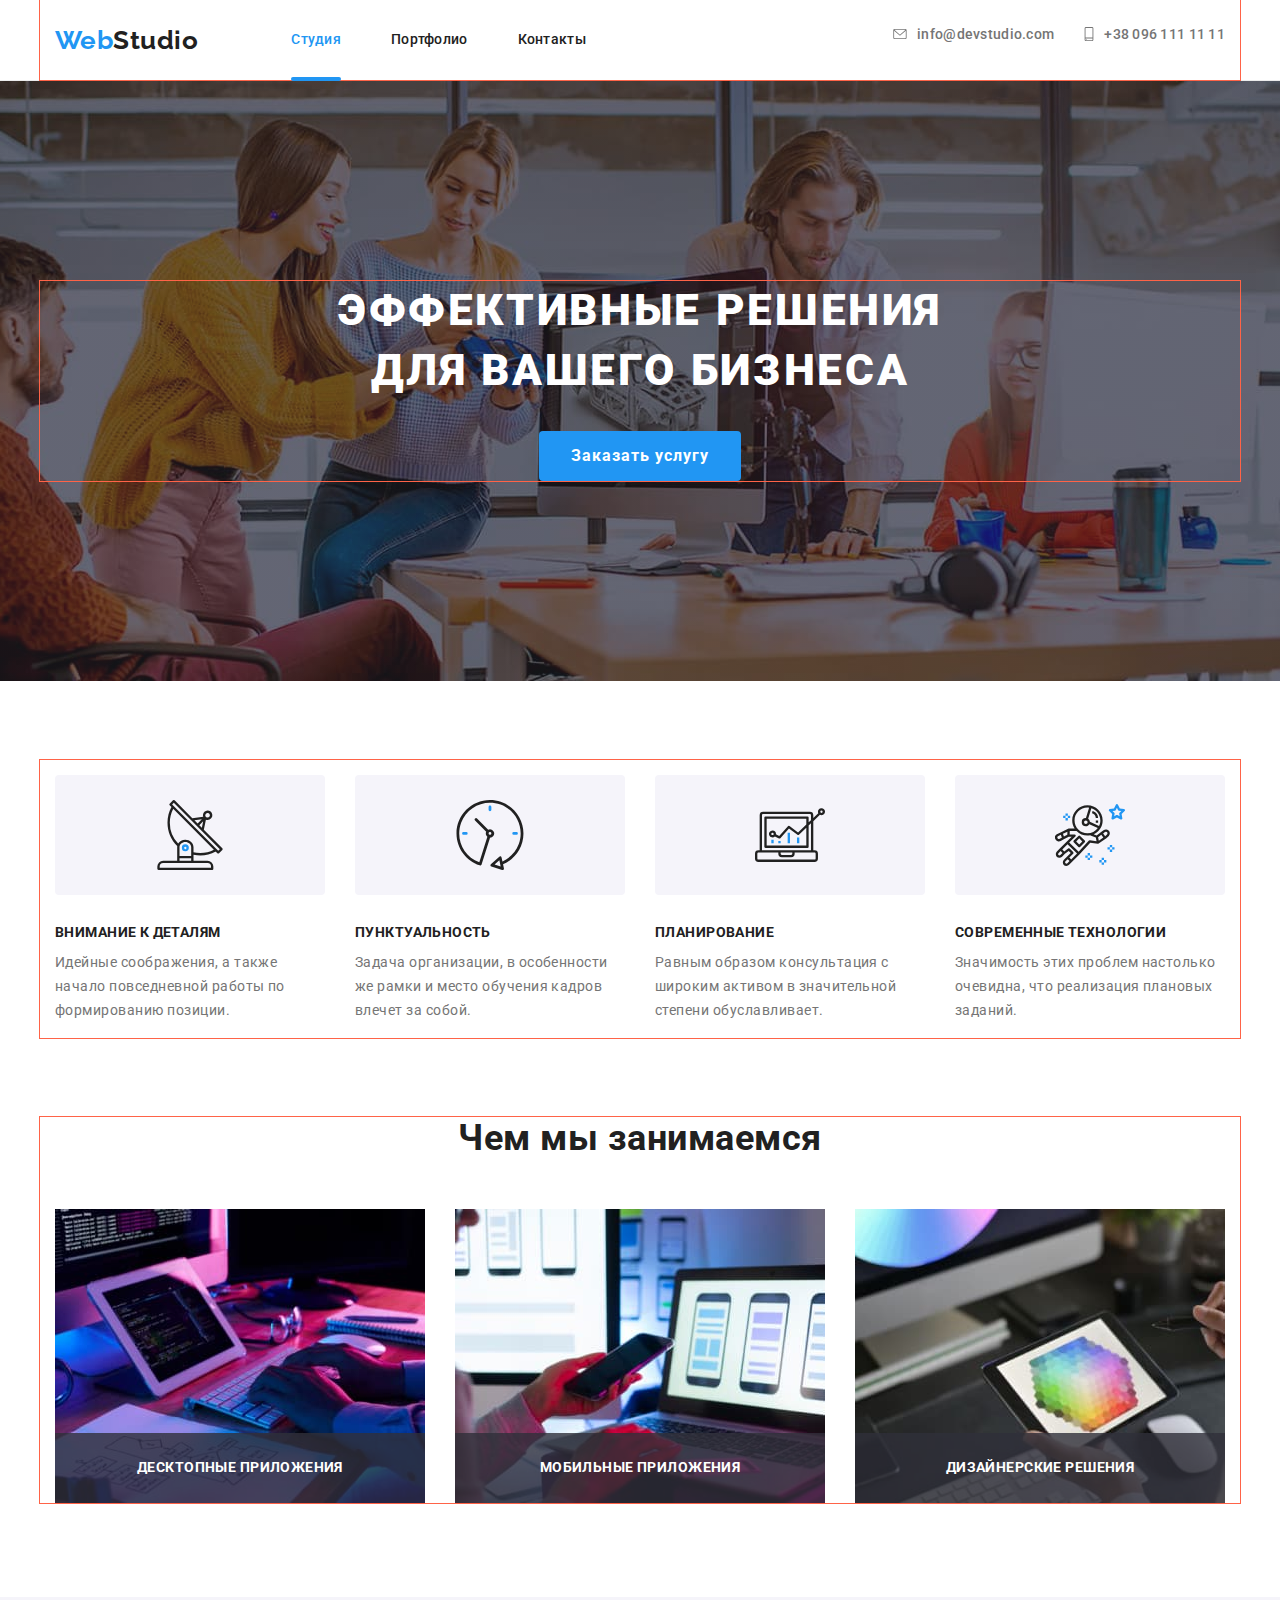
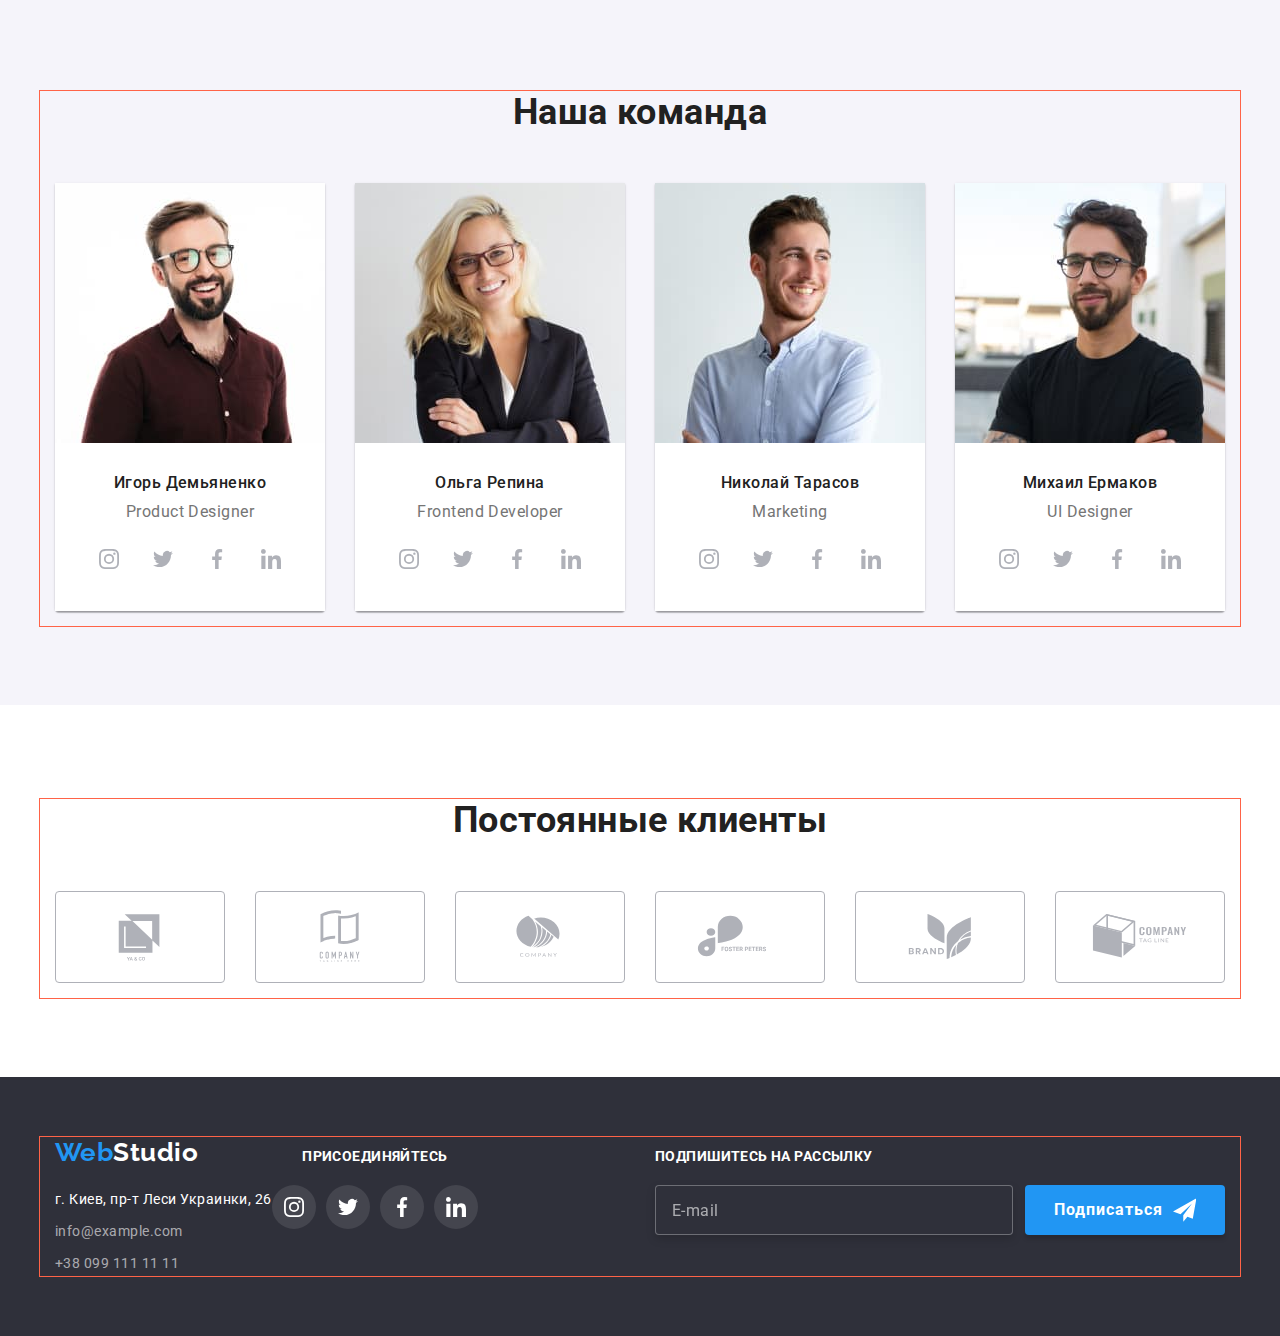
==== commit b0661162: "hw-8 +footer" ====
--- a/index.html
+++ b/index.html
@@ -545,68 +545,75 @@
     </main>
 
     <!-- Footer -->
-    <!-- <footer class="footer">
+    <footer class="footer">
       <div class="container blocks">
-        <div class="address-block">
-          <div class="logo-bottom">
-            <a lang="en" href="./index.html" class="logo">
-              Web<span lang="en" class="logo-light">Studio</span>
-            </a>
+        <div class="footer-boxes">
+          <div class="footer-box-one">
+            <div class="logo-bottom">
+              <a lang="en" href="./index.html" class="logo">
+                Web<span lang="en" class="logo-light">Studio</span>
+              </a>
+            </div>
+
+            <div class="address-block">
+              <address>
+                <ul class="contacts">
+                  <li class="contacts-item">
+                    <a
+                      href="https://goo.gl/maps/izuGYMJUY2H6Dhw59"
+                      target="_blank"
+                      rel="noopener noindex nofollow"
+                      class="address"
+                      >г. Киев, пр-т Леси Украинки, 26</a
+                    >
+                  </li>
+                  <li class="contacts-item">
+                    <a lang="en" href="mailto:info@example.com" class="link">info@example.com</a>
+                  </li>
+
+                  <li class="contacts-item">
+                    <a href="tel:+380991111111" class="link">+38 099 111 11 11</a>
+                  </li>
+                </ul>
+              </address>
+            </div>
           </div>
-          <address>
-            <ul class="contacts">
-              <li class="contacts-item">
-                <a
-                  href="https://goo.gl/maps/izuGYMJUY2H6Dhw59"
-                  target="_blank"
-                  rel="noopener noindex nofollow"
-                  class="address"
-                  >г. Киев, пр-т Леси Украинки, 26</a
-                >
-              </li>
-              <li class="contacts-item">
-                <a lang="en" href="mailto:info@example.com" class="link">info@example.com</a>
-              </li>
-
-              <li class="contacts-item">
-                <a href="tel:+380991111111" class="link">+38 099 111 11 11</a>
-              </li>
-            </ul>
-          </address>
-        </div>
-
-        <div class="soc-block">
-          <h2 class="title">Присоединяйтесь</h2>
-          <ul class="soc-block-list">
-            <li class="soc-block-item">
-              <a href="" class="link">
-                <svg class="soc-block-icons">
-                  <use href="./images/icons.svg#icon-instagram"></use>
-                </svg>
-              </a>
-            </li>
-            <li class="soc-block-item">
-              <a href="" class="link">
-                <svg class="soc-block-icons">
-                  <use href="./images/icons.svg#icon-twitter"></use>
-                </svg>
-              </a>
-            </li>
-            <li class="soc-block-item">
-              <a href="" class="link">
-                <svg class="soc-block-icons">
-                  <use href="./images/icons.svg#icon-facebook"></use>
-                </svg>
-              </a>
-            </li>
-            <li class="soc-block-item">
-              <a href="" class="link">
-                <svg class="soc-block-icons">
-                  <use href="./images/icons.svg#icon-linkedin"></use>
-                </svg>
-              </a>
-            </li>
-          </ul>
+
+          <div class="footer-box-two">
+            <div class="soc-block">
+              <h2 class="title">Присоединяйтесь</h2>
+              <ul class="soc-block-list">
+                <li class="soc-block-item">
+                  <a href="" class="link">
+                    <svg class="soc-block-icons">
+                      <use href="./images/icons.svg#icon-instagram"></use>
+                    </svg>
+                  </a>
+                </li>
+                <li class="soc-block-item">
+                  <a href="" class="link">
+                    <svg class="soc-block-icons">
+                      <use href="./images/icons.svg#icon-twitter"></use>
+                    </svg>
+                  </a>
+                </li>
+                <li class="soc-block-item">
+                  <a href="" class="link">
+                    <svg class="soc-block-icons">
+                      <use href="./images/icons.svg#icon-facebook"></use>
+                    </svg>
+                  </a>
+                </li>
+                <li class="soc-block-item">
+                  <a href="" class="link">
+                    <svg class="soc-block-icons">
+                      <use href="./images/icons.svg#icon-linkedin"></use>
+                    </svg>
+                  </a>
+                </li>
+              </ul>
+            </div>
+          </div>
         </div>
 
         <div class="subscription-block">
@@ -626,7 +633,7 @@
           </form>
         </div>
       </div>
-    </footer> -->
+    </footer>
     <!-- backdrop & modal -->
     <!-- <div class="backdrop is-hidden" data-modal>
       <div class="modal">
--- a/css/main.min.css
+++ b/css/main.min.css
@@ -1 +1 @@
-:root{--primary-text-color: #212121;--text-color: #757575;--accent-color: #2196f3;--white-color: #ffffff;--bgc-color: #f5f4fa;--bgc-hero-footer: #2f303a;--address-info-footer: rgba(255, 255, 255, 0.6);--social-links-color: #afb1b8;--customers-logo-color: #afb1b8;--cubic: cubic-bezier(0.4, 0, 0.2, 1)}.visually-hidden{position:absolute;white-space:nowrap;width:1px;height:1px;overflow:hidden;border:0;padding:0;clip:rect(0 0 0 0);clip-path:inset(50%);margin:-1px}.section__title--visually-hidden{position:absolute;white-space:nowrap;width:1px;height:1px;overflow:hidden;border:0;padding:0;clip:rect(0 0 0 0);clip-path:inset(50%);margin:-1px}body{color:var(--primary-text-color);background-color:var(--white-color);font-family:roboto,sans-serif;letter-spacing:.03em}ul{padding:0;margin:0;list-style:none}a{text-decoration:none}.no-scroll{overflow:hidden}.blocks{display:flex;align-items:baseline}.is-hidden{opacity:0;pointer-events:none;visibility:hidden}img{display:block;max-width:100%;height:auto}.header{border-bottom:1px solid #ececec;background-color:var(--white-color)}@media screen and (max-width: 767.98px){.header__container{position:relative;padding:16px 15px}}@media screen and (min-width: 768px){.header__container{display:flex;align-items:center}}.logo{color:var(--accent-color);font-family:"raleway",sans-serif;font-weight:700;font-size:24px;line-height:1.17;text-decoration:none}@media screen and (min-width: 1200px){.logo{font-size:26px;line-height:1.19}}.logo__dark{color:var(--primary-text-color)}@media screen and (max-width: 767.98px){.navigation{display:none}}@media screen and (min-width: 768px){.nav{display:flex;justify-content:center;margin-left:88px}}@media screen and (min-width: 768px){.nav-mob{display:none}}.nav__item:not(:last-child){margin-right:50px}@media screen and (max-width: 767.98px){.nav__item:not(:last-child){margin-bottom:32px}}.nav__link{position:relative;transition:color 250ms var(--cubic);display:block;color:var(--primary-text-color);font-weight:500;font-size:40px;line-height:1.18;letter-spacing:.02em}@media screen and (min-width: 768px){.nav__link{padding:32px 0;font-size:14px;line-height:1.14}}.nav__link:hover,.nav__link:focus{color:var(--accent-color)}@media screen and (min-width: 768px){.nav__link--current{color:var(--accent-color)}.nav__link--current::after{position:absolute;content:"";height:4px;left:0;right:0;bottom:-1px;background:#2196f3;border-radius:2px}}@media screen and (max-width: 767.98px){.feedback{display:none}}@media screen and (min-width: 768px){.feedback{display:block;direction:column;margin-left:auto;font-size:12px;line-height:1.17;padding:21px 0}}.feedback-mob{display:flex;flex-direction:column-reverse;margin-bottom:64px}@media screen and (min-width: 768px){.feedback-mob{display:none}}.feedback-mob__item:not(:first-child){margin-bottom:32px}@media screen and (min-width: 768px){.feedback__item:not(:last-child){margin-bottom:10px}}.feedback__link{transition:color 250ms var(--cubic),fill 250ms var(--cubic);color:var(--text-color);font-weight:500;letter-spacing:.02em}@media screen and (max-width: 767.98px){.feedback__link{font-size:24px;line-height:1.17;margin:0;padding:0}}@media screen and (max-width: 767.98px){.feedback__link--other-color{color:var(--accent-color);font-size:34px;line-height:1.18}}.feedback__icons-mail{width:14px;height:10px;margin-right:10px;fill:var(--text-color);transition:color 250ms var(--cubic),fill 250ms var(--cubic)}.feedback__link:hover .feedback__icons-mail,.feedback__link:focus .feedback__icons-mail{fill:var(--accent-color)}@media screen and (max-width: 767.98px){.feedback__icons-mail{display:none}}.feedback__icons-tel{width:10px;height:14px;margin-right:10px;fill:var(--text-color);transition:color 250ms var(--cubic),fill 250ms var(--cubic)}.feedback__link:hover .feedback__icons-tel,.feedback__link:focus .feedback__icons-tel{fill:var(--accent-color)}@media screen and (max-width: 767.98px){.feedback__icons-tel{display:none}}.hero{padding-top:118px;padding-bottom:118px;background-color:var(--bgc-hero-footer);text-align:center}@media screen and (min-width: 1200px){.hero{padding-top:200px;padding-bottom:200px}}.hero--overlay{max-width:1600px;height:600px;margin-left:auto;margin-right:auto;background-image:linear-gradient(to right, rgba(47, 48, 58, 0.4), rgba(47, 48, 58, 0.4)),url("../images/bg-hero.jpg");background-size:cover;background-position:center;background-repeat:no-repeat}.hero__title{margin-top:0;margin-bottom:30px;color:var(--white-color);font-weight:900;font-size:26px;line-height:1.62;letter-spacing:.06em;text-transform:uppercase}@media screen and (min-width: 1200px){.hero__title{font-size:44px;line-height:1.36}}.hero__button{display:inline-block;border:rgba(0,0,0,0);border-radius:4px;padding:10px 32px;min-width:200px;color:var(--white-color);background-color:var(--accent-color);font-family:inherit;font-weight:700;font-size:16px;line-height:1.88;letter-spacing:.06em;cursor:pointer}.filter{display:flex;margin-bottom:50px;justify-content:center}.filter-item{border-radius:4px}.filter-item+.filter-item{margin-left:8px}.filter-button{transition:color 250ms var(--cubic),background-color 250ms var(--cubic),box-shadow 250ms var(--cubic);display:inline-block;border:rgba(0,0,0,0);border-radius:4px;padding:6px 22px;min-width:73px;color:var(--primary-text-color);background-color:var(--bgc-color);font-family:inherit;font-weight:500;font-size:16px;line-height:1.63;text-align:center;letter-spacing:.03em;cursor:pointer}.filter-button:hover,.filter-button:focus{color:var(--white-color);background-color:var(--accent-color);box-shadow:0px 3px 1px rgba(0,0,0,.1),0px 1px 2px rgba(0,0,0,.08),0px 2px 2px rgba(0,0,0,.12)}.cards{display:inline-flex;flex-wrap:wrap;margin:-15px}.cards a{display:block;transition:box-shadow 250ms var(--cubic)}.cards a:hover,.cards a:focus{display:block;box-shadow:0px 1px 1px rgba(0,0,0,.12),0px 4px 4px rgba(0,0,0,.06),1px 4px 6px rgba(0,0,0,.16)}.cards-item{width:calc((100% - 90px)/3);margin:15px}.cards-item:nth-last-child(-n+3){margin-bottom:0}.cards-overlay{position:relative;overflow:hidden}.text-overlay{position:absolute;top:0;width:100%;height:100%;margin:0;padding:63px 24px 63px 24px;font-weight:400;font-size:18px;line-height:1.56;letter-spacing:.03em;color:var(--white-color);background-color:rgba(33,150,243,.9);transform:translateY(100%);transition:transform 250ms linear}.cards a:hover .text-overlay,.cards a:focus .text-overlay{transform:translateY(0)}.cards-box{margin:0;padding:20px 24px 20px 24px;background-color:var(--white-color);border:1px solid #eee;border-top:none}.cards-title{margin-top:0;margin-bottom:4px;color:var(--primary-text-color);font-size:18px;line-height:2;letter-spacing:.06em}.cards-text{margin:0;color:var(--text-color);font-size:16px;line-height:1.88}@media screen and (min-width: 768px){.features{display:flex;flex-wrap:wrap;margin:-15px}}@media screen and (max-width: 767.98px){.features__item:not(:last-child){margin-bottom:30px}}@media screen and (min-width: 768px){.features__item{margin:15px;flex-basis:calc((100% - 60px)/2)}}@media screen and (min-width: 1200px){.features__item{flex-basis:calc((100% - 120px)/4)}}.features__title{margin-top:0;margin-bottom:10px;color:var(--primary-text-color);font-size:14px;line-height:1.14;letter-spacing:.03em;text-transform:uppercase}@media screen and (max-width: 767.98px){.features__title{text-align:center}}.features__box{display:flex;margin-bottom:30px;height:120px;justify-content:center;align-items:center;background-color:var(--bgc-color);border-radius:4px}.features__icon{width:70px;height:70px}.features__text{margin-top:0;margin-bottom:0;color:var(--text-color);font-size:14px;line-height:1.71}.works{display:flex}.works__item{position:relative;width:370px}.works__item::before{position:absolute;content:"";width:100%;height:70px;bottom:0;background-color:rgba(47,48,58,.8)}.works__item:not(:first-child){margin-left:30px}.works__image{display:block;max-width:100%;height:auto}.works__text{position:absolute;bottom:27px;left:50%;transform:translateX(-50%);margin:0;display:flex;width:100%;justify-content:center;text-align:center;font-weight:700;font-size:14px;line-height:1.14;text-align:center;letter-spacing:.03em;text-transform:uppercase;color:var(--white-color)}@media screen and (min-width: 768px){.team{display:flex;flex-wrap:wrap;margin:-15px}}.team__item{box-shadow:0px 1px 3px rgba(0,0,0,.12),0px 1px 1px rgba(0,0,0,.14),0px 2px 1px rgba(0,0,0,.2);border-radius:0px 0px 4px 4px}@media screen and (max-width: 767.98px){.team__item:not(:last-child){margin-bottom:30px}}@media screen and (min-width: 768px){.team__item{margin:15px;flex-basis:calc((100% - 60px)/2)}}@media screen and (min-width: 1200px){.team__item{flex-basis:calc((100% - 120px)/4)}}.team__image{margin-bottom:0}.team__box{margin:0;padding:30px;text-align:center;background-color:var(--white-color)}.team__title{margin:0;margin-bottom:10px;color:var(--primary-text-color);font-weight:500;font-size:16px;line-height:1.19}@media screen and (max-width: 767.98px){.team__title{text-align:center}}.team__text{margin:0;margin-bottom:16px;padding:0;color:var(--text-color);font-size:16px;line-height:1.19}.soc-links{display:flex;justify-content:center}.soc-links a{transition:background-color 250ms var(--cubic);width:44px;height:44px;color:var(--social-links-color);background-color:var(--white-color);border-radius:50%;display:flex;align-items:center;justify-content:center}.soc-links a:hover,.soc-links a:focus{background-color:var(--accent-color)}.soc-links__item+.soc-links__item{margin-left:10px}.soc-links__icons{transition:fill 250ms var(--cubic);width:20px;height:20px;fill:var(--social-links-color)}.soc-links a:hover .soc-links__icons,.soc-links a:focus .soc-links__icons{fill:#fff}.customers{display:flex;flex-wrap:wrap;margin:-15px}.customers__item{height:92px;margin:15px;flex-basis:calc((100% - 60px)/2)}@media screen and (min-width: 768px){.customers__item{flex-basis:calc((100% - 90px)/3)}}@media screen and (min-width: 1200px){.customers__item{flex-basis:calc((100% - 180px)/6)}}.customers__link{width:100%;height:100%;display:flex;align-items:center;justify-content:center;fill:var(--customers-logo-color);border:1px solid var(--customers-logo-color);border-radius:4px;transition:border-color 250ms var(--cubic)}.customers__link:hover,.customers__link:focus{border-color:var(--accent-color)}.customers__icon{transition:fill 250ms var(--cubic);width:106px;height:60px;fill:var(--customers-logo-color)}.customers__link:hover .customers__icon,.customers__link:focus .customers__icon{fill:var(--accent-color)}.footer{padding-top:60px;padding-bottom:60px;background-color:var(--bgc-hero-footer)}.address-block{flex-grow:1}.logo-bottom{display:block;margin-bottom:20px}.logo-light{color:var(--white-color)}.contacts{display:block;font-style:normal;font-size:14px;line-height:1.71}.contacts a{color:var(--address-info-footer)}.contacts a.address{display:inline-block;color:var(--white-color)}.contacts-item:not(:last-child){margin-bottom:9px}.container{outline:1px solid tomato;padding-left:15px;padding-right:15px}@media screen and (min-width: 480px){.container{width:480px;margin:0 auto}}@media screen and (min-width: 768px){.container{width:768px}}@media screen and (min-width: 1200px){.container{width:1200px}}.section{padding-top:60px;padding-bottom:60px}@media screen and (min-width: 1200px){.section{padding-top:94px;padding-bottom:94px}}.section--no-padding-top{padding-top:0px}@media screen and (max-width: 1199.98px){.section--no-padding-top{display:none}}.section--other-background{background-color:var(--bgc-color)}.section__title{margin-top:0;margin-bottom:30px;color:var(--primary-text-color);font-size:28px;line-height:1.18;text-align:center}@media screen and (min-width: 1200px){.section__title{font-size:36px;line-height:1.17;margin-bottom:50px}}.soc-block{margin:0;margin-left:70px;width:206px;height:80px}.soc-block .title{margin:0;margin-bottom:20px;font-weight:700;font-size:14px;line-height:1.14;letter-spacing:.03em;text-transform:uppercase;color:var(--white-color)}.soc-block a{transition:background-color 250ms var(--cubic);width:44px;height:44px;border-radius:50%;display:flex;justify-content:center;align-items:center;background-color:rgba(255,255,255,.1)}.soc-block a:hover,.soc-block a:focus{background-color:var(--accent-color)}.soc-block-list{display:flex}.soc-block-item+.soc-block-item{margin-left:10px}.soc-block-icons{width:20px;height:20px;fill:var(--white-color)}.subscription-block{margin:0;margin-left:93px;width:570px}.subscription-block .title{margin:0;display:block;margin-bottom:20px;font-weight:700;font-size:14px;line-height:1.14;letter-spacing:.03em;text-transform:uppercase;color:#fff}.footer-form{width:570px;height:86px;display:flex}.footer-field{margin-right:12px}.footer-field input{width:358px;height:50px;padding-top:15px;padding-bottom:15px;padding-left:16px;border:1px solid rgba(255,255,255,.3);filter:drop-shadow(0px 4px 4px rgba(0, 0, 0, 0.15));border-radius:4px;color:rgba(255,255,255,.6);background-color:var(--bgc-hero-footer);outline:none}.footer-field input::placeholder{font-weight:400;font-size:16px;line-height:1.25;display:inline-flex;align-items:center;letter-spacing:.03em;color:rgba(255,255,255,.6)}.footer-form-btn{width:200px;height:50px;padding:10px 29px;display:flex;text-align:center;align-items:center;font-weight:700;font-size:16px;line-height:1.89;letter-spacing:.06em;color:var(--white-color);background-color:var(--accent-color);box-shadow:0px 4px 4px rgba(0,0,0,.15);border-radius:4px;border:none;cursor:pointer}.send-btn{width:24px;height:24px;margin-left:10px}.backdrop{position:fixed;width:100%;height:100%;top:0;background-color:rgba(0,0,0,.2);transition:opacity 500ms var(--cubic),visibility 500ms var(--cubic)}.modal{width:528px;min-height:581px;background-color:#fff;box-shadow:0px 1px 3px rgba(0,0,0,.12),0px 1px 1px rgba(0,0,0,.14),0px 2px 1px rgba(0,0,0,.2);border-radius:4px;position:absolute;top:50%;left:50%;transition:transform 500ms;transform:translate(-50%, -50%) scale(1) rotate(0)}.backdrop.is-hidden .modal{transform:translate(0) scale(0.3) rotate(-360deg)}.modal-close-btn{position:absolute;top:8px;right:8px;width:30px;height:30px;cursor:pointer;background:var(--white-color);border:1px solid rgba(0,0,0,.1);border-radius:50%;display:flex;justify-content:center;align-items:center}.modal-icons{width:18px;height:18px;fill:#000;transition:fill 250ms var(--cubic)}.modal-close-btn:hover .modal-icons,.modal-close-btn:focus .modal-icons{fill:var(--accent-color)}.modal-form{width:528px;height:581px;padding:40px;margin-left:auto;margin-right:auto}.modal-form-title{display:block;margin-bottom:12px;font-weight:700;font-size:20px;line-height:1.15;text-align:center;letter-spacing:.03em;color:var(--primary-text-color)}.modal-form-list{margin-bottom:10px}.modal-form-item{position:relative;margin:0;display:flex;flex-direction:column}.modal-form-item:not(:last-child){margin-bottom:10px}.modal-form-item input{width:100%;height:40px;padding:11px 12px 11px 42px;font-weight:400;font-size:12px;line-height:1.17;letter-spacing:.01em;border:1px solid rgba(33,33,33,.2);border-radius:4px;outline:none;cursor:pointer;transition:border 250ms var(--cubic)}.modal-form-item input:focus{border:1px solid var(--accent-color);border-radius:4px;cursor:pointer}.form-label{margin-bottom:4px;font-weight:400;font-size:12px;line-height:1.17;letter-spacing:.01em;color:var(--text-color)}.modal-form-icon{position:absolute;width:18px;height:18px;top:50%;left:12px}.modal-form-item input:focus+.modal-form-icon{fill:#2196f3;transition:fill 250ms var(--cubic)}.form-field{margin:0;margin-bottom:20px;display:flex;flex-direction:column}.form-field::placeholder{font-weight:400;font-size:14px;line-height:16px;letter-spacing:.01em;color:rgba(117,117,117,.5)}.form-field.group{display:flex;align-items:center;justify-content:center;margin-bottom:30px}.modal-form-comment{width:448px;height:120px;padding:12px 16px;font-weight:400;font-size:12px;line-height:1.17;letter-spacing:.01em;border:1px solid rgba(33,33,33,.2);border-radius:4px;resize:none;outline:none;cursor:pointer;transition:border-color 250ms var(--cubic)}.modal-form-comment:focus{border-color:var(--accent-color)}.checkbox--visually-hidden{position:absolute;white-space:nowrap;width:1px;height:1px;overflow:hidden;border:0;padding:0;clip:rect(0 0 0 0);clip-path:inset(50%);margin:-1px}.agreement-label{display:flex;align-items:center;justify-content:center;font-weight:400;font-size:14px;line-height:1.71;letter-spacing:.03em;color:var(--text-color)}.agreement-label a{color:var(--accent-color)}.modal-check{width:16px;height:15px;margin-right:8.4px;display:flex;align-items:center;justify-content:center;fill:rgba(0,0,0,0);border:2px solid var(--primary-text-color);border-radius:2px;transition:all 250ms var(--cubic)}.checkbox:checked+.agreement-label span{background-color:var(--accent-color);border:rgba(0,0,0,0)}.checkbox:focus+.agreement-label span{border-color:var(--accent-color)}.checkbox:checked+.agreement-label .icon-check{fill:var(--white-color)}.modal-form-btn{width:200px;height:50px;margin-left:auto;margin-right:auto;padding:10px 55px;display:flex;text-align:center;font-weight:700;font-size:16px;line-height:1.89;letter-spacing:.06em;color:var(--white-color);background-color:var(--accent-color);box-shadow:0px 4px 4px rgba(0,0,0,.15);border-radius:4px;border:none;cursor:pointer}.mobile-menu{display:flex;flex-direction:column;justify-content:space-between}@media screen and (max-width: 767.98px){.mobile-menu{position:fixed;top:0;left:0;padding:48px 40px;width:100%;height:100%;background-color:var(--white-color);transform:translateX(100%)}.mobile-menu.is-open{transform:translateX(0);transition:transform 250ms cubic-bezier(0.4, 0, 0.2, 1)}}@media screen and (min-width: 768px){.mobile-menu{display:flex}}.mob-menu-open-btn{position:absolute;top:10px;right:15px;padding:0;background-color:var(--white-color);border:none}@media screen and (min-width: 768px){.mob-menu-open-btn{display:none}}.mob-menu-open-icon{width:40px;height:40px}.mob-menu-open-icon:hover,.mob-menu-open-icon:focus{fill:var(--accent-color)}.mob-menu-close-btn{position:absolute;top:10px;right:15px;padding:0;background-color:var(--white-color);border:none;cursor:pointer}@media screen and (min-width: 768px){.mob-menu-close-btn{display:none}}.mob-menu-close-icon{width:40px;height:40px}.mob-menu-close-icon:hover,.mob-menu-close-icon:focus{fill:var(--accent-color)}.mob-soc{display:flex}@media screen and (min-width: 768px){.mob-soc{display:none}}.mob-soc__item{display:flex;align-items:center;font-family:"Roboto";font-style:normal;font-weight:500;font-size:18px;line-height:1.22;letter-spacing:.02em;color:#2196f3}.mob-soc__item:not(:last-child){border-right:1px solid rgba(33,33,33,.2);padding-right:10px}.mob-soc__item:not(:first-child){padding-left:10px}.mob-soc__link{color:#2196f3}@media screen and (max-width: 480px){.mob-soc__link{font-size:4vw}}/*# sourceMappingURL=main.min.css.map */+:root{--primary-text-color: #212121;--text-color: #757575;--accent-color: #2196f3;--white-color: #ffffff;--bgc-color: #f5f4fa;--bgc-hero-footer: #2f303a;--address-info-footer: rgba(255, 255, 255, 0.6);--social-links-color: #afb1b8;--customers-logo-color: #afb1b8;--cubic: cubic-bezier(0.4, 0, 0.2, 1)}.visually-hidden{position:absolute;white-space:nowrap;width:1px;height:1px;overflow:hidden;border:0;padding:0;clip:rect(0 0 0 0);clip-path:inset(50%);margin:-1px}.section__title--visually-hidden{position:absolute;white-space:nowrap;width:1px;height:1px;overflow:hidden;border:0;padding:0;clip:rect(0 0 0 0);clip-path:inset(50%);margin:-1px}body{color:var(--primary-text-color);background-color:var(--white-color);font-family:roboto,sans-serif;letter-spacing:.03em}ul{padding:0;margin:0;list-style:none}a{text-decoration:none}.no-scroll{overflow:hidden}@media screen and (min-width: 1200px){.blocks{display:flex;align-items:baseline}}.is-hidden{opacity:0;pointer-events:none;visibility:hidden}img{display:block;max-width:100%;height:auto}.header{border-bottom:1px solid #ececec;background-color:var(--white-color)}@media screen and (max-width: 767.98px){.header__container{position:relative;padding:16px 15px}}@media screen and (min-width: 768px){.header__container{display:flex;align-items:center}}.logo{color:var(--accent-color);font-family:"raleway",sans-serif;font-weight:700;font-size:24px;line-height:1.17;text-decoration:none}@media screen and (min-width: 1200px){.logo{font-size:26px;line-height:1.19}}.logo__dark{color:var(--primary-text-color)}@media screen and (max-width: 767.98px){.navigation{display:none}}@media screen and (min-width: 768px){.nav{display:flex;justify-content:center;margin-left:88px}}@media screen and (min-width: 1200px){.nav{margin-left:93px}}@media screen and (min-width: 768px){.nav-mob{display:none}}.nav__item:not(:last-child){margin-right:50px}@media screen and (max-width: 767.98px){.nav__item:not(:last-child){margin-bottom:32px}}.nav__link{position:relative;transition:color 250ms var(--cubic);display:block;color:var(--primary-text-color);font-weight:500;font-size:40px;line-height:1.18;letter-spacing:.02em}@media screen and (max-width: 767.98px){.nav__link--current{color:var(--accent-color)}}@media screen and (min-width: 768px){.nav__link{padding:32px 0;font-size:14px;line-height:1.14}}.nav__link:hover,.nav__link:focus{color:var(--accent-color)}@media screen and (min-width: 768px){.nav__link--current{color:var(--accent-color)}.nav__link--current::after{position:absolute;content:"";height:4px;left:0;right:0;bottom:-1px;background:#2196f3;border-radius:2px}}@media screen and (max-width: 767.98px){.feedback{display:none}}@media screen and (min-width: 768px){.feedback{display:block;direction:column;margin-left:auto;font-size:12px;line-height:1.17}}@media screen and (min-width: 1200px){.feedback{display:flex;margin-left:auto;font-size:14px;line-height:1.14}}.feedback-mob{display:flex;flex-direction:column-reverse;margin-bottom:64px}@media screen and (min-width: 768px){.feedback-mob{display:none}}.feedback-mob__item:not(:first-child){margin-bottom:32px}@media screen and (min-width: 768px){.feedback__item:not(:last-child){margin-bottom:10px}}@media screen and (min-width: 1200px){.feedback__item:not(:last-child){margin-right:30px}}.feedback__link{transition:color 250ms var(--cubic),fill 250ms var(--cubic);color:var(--text-color);font-weight:500;letter-spacing:.02em}.feedback__link:hover,.feedback__link:focus{color:var(--accent-color)}@media screen and (max-width: 767.98px){.feedback__link{font-size:24px;line-height:1.17;margin:0;padding:0}}@media screen and (min-width: 1200px){.feedback__link{display:inline-flex;align-items:center;justify-content:center}}@media screen and (max-width: 767.98px){.feedback__link--other-color{color:var(--accent-color);font-size:34px;line-height:1.18}}.feedback__icons-mail{width:14px;height:10px;margin-right:10px;fill:var(--text-color);transition:color 250ms var(--cubic),fill 250ms var(--cubic)}.feedback__link:hover .feedback__icons-mail,.feedback__link:focus .feedback__icons-mail{fill:var(--accent-color)}@media screen and (max-width: 767.98px){.feedback__icons-mail{display:none}}.feedback__icons-tel{width:10px;height:14px;margin-right:10px;fill:var(--text-color);transition:color 250ms var(--cubic),fill 250ms var(--cubic)}.feedback__link:hover .feedback__icons-tel,.feedback__link:focus .feedback__icons-tel{fill:var(--accent-color)}@media screen and (max-width: 767.98px){.feedback__icons-tel{display:none}}.hero{padding-top:118px;padding-bottom:118px;background-color:var(--bgc-hero-footer);text-align:center}@media screen and (min-width: 1200px){.hero{padding-top:200px;padding-bottom:200px}}.hero--overlay{max-width:1600px;height:600px;margin-left:auto;margin-right:auto;background-image:linear-gradient(to right, rgba(47, 48, 58, 0.4), rgba(47, 48, 58, 0.4)),url("../images/bg-hero.jpg");background-size:cover;background-position:center;background-repeat:no-repeat}.hero__title{margin-top:0;margin-bottom:30px;color:var(--white-color);font-weight:900;font-size:26px;line-height:1.62;letter-spacing:.06em;text-transform:uppercase}@media screen and (min-width: 1200px){.hero__title{font-size:44px;line-height:1.36}}.hero__button{display:inline-block;border:rgba(0,0,0,0);border-radius:4px;padding:10px 32px;min-width:200px;color:var(--white-color);background-color:var(--accent-color);font-family:inherit;font-weight:700;font-size:16px;line-height:1.88;letter-spacing:.06em;cursor:pointer}.filter{display:flex;margin-bottom:50px;justify-content:center}.filter-item{border-radius:4px}.filter-item+.filter-item{margin-left:8px}.filter-button{transition:color 250ms var(--cubic),background-color 250ms var(--cubic),box-shadow 250ms var(--cubic);display:inline-block;border:rgba(0,0,0,0);border-radius:4px;padding:6px 22px;min-width:73px;color:var(--primary-text-color);background-color:var(--bgc-color);font-family:inherit;font-weight:500;font-size:16px;line-height:1.63;text-align:center;letter-spacing:.03em;cursor:pointer}.filter-button:hover,.filter-button:focus{color:var(--white-color);background-color:var(--accent-color);box-shadow:0px 3px 1px rgba(0,0,0,.1),0px 1px 2px rgba(0,0,0,.08),0px 2px 2px rgba(0,0,0,.12)}.cards{display:inline-flex;flex-wrap:wrap;margin:-15px}.cards a{display:block;transition:box-shadow 250ms var(--cubic)}.cards a:hover,.cards a:focus{display:block;box-shadow:0px 1px 1px rgba(0,0,0,.12),0px 4px 4px rgba(0,0,0,.06),1px 4px 6px rgba(0,0,0,.16)}.cards-item{width:calc((100% - 90px)/3);margin:15px}.cards-item:nth-last-child(-n+3){margin-bottom:0}.cards-overlay{position:relative;overflow:hidden}.text-overlay{position:absolute;top:0;width:100%;height:100%;margin:0;padding:63px 24px 63px 24px;font-weight:400;font-size:18px;line-height:1.56;letter-spacing:.03em;color:var(--white-color);background-color:rgba(33,150,243,.9);transform:translateY(100%);transition:transform 250ms linear}.cards a:hover .text-overlay,.cards a:focus .text-overlay{transform:translateY(0)}.cards-box{margin:0;padding:20px 24px 20px 24px;background-color:var(--white-color);border:1px solid #eee;border-top:none}.cards-title{margin-top:0;margin-bottom:4px;color:var(--primary-text-color);font-size:18px;line-height:2;letter-spacing:.06em}.cards-text{margin:0;color:var(--text-color);font-size:16px;line-height:1.88}@media screen and (min-width: 768px){.features{display:flex;flex-wrap:wrap;margin:-15px}}@media screen and (max-width: 767.98px){.features__item:not(:last-child){margin-bottom:30px}}@media screen and (min-width: 768px){.features__item{margin:15px;flex-basis:calc((100% - 60px)/2)}}@media screen and (min-width: 1200px){.features__item{flex-basis:calc((100% - 120px)/4)}}.features__title{margin-top:0;margin-bottom:10px;color:var(--primary-text-color);font-size:14px;line-height:1.14;letter-spacing:.03em;text-transform:uppercase}@media screen and (max-width: 767.98px){.features__title{text-align:center}}.features__box{display:flex;margin-bottom:30px;height:120px;justify-content:center;align-items:center;background-color:var(--bgc-color);border-radius:4px}.features__icon{width:70px;height:70px}.features__text{margin-top:0;margin-bottom:0;color:var(--text-color);font-size:14px;line-height:1.71}.works{display:flex}.works__item{position:relative;width:370px}.works__item::before{position:absolute;content:"";width:100%;height:70px;bottom:0;background-color:rgba(47,48,58,.8)}.works__item:not(:first-child){margin-left:30px}.works__image{display:block;max-width:100%;height:auto}.works__text{position:absolute;bottom:27px;left:50%;transform:translateX(-50%);margin:0;display:flex;width:100%;justify-content:center;text-align:center;font-weight:700;font-size:14px;line-height:1.14;text-align:center;letter-spacing:.03em;text-transform:uppercase;color:var(--white-color)}@media screen and (min-width: 768px){.team{display:flex;flex-wrap:wrap;margin:-15px}}.team__item{box-shadow:0px 1px 3px rgba(0,0,0,.12),0px 1px 1px rgba(0,0,0,.14),0px 2px 1px rgba(0,0,0,.2);border-radius:0px 0px 4px 4px}@media screen and (max-width: 767.98px){.team__item:not(:last-child){margin-bottom:30px}}@media screen and (min-width: 768px){.team__item{margin:15px;flex-basis:calc((100% - 60px)/2)}}@media screen and (min-width: 1200px){.team__item{flex-basis:calc((100% - 120px)/4)}}.team__image{margin-bottom:0}.team__box{margin:0;padding:30px;text-align:center;background-color:var(--white-color)}.team__title{margin:0;margin-bottom:10px;color:var(--primary-text-color);font-weight:500;font-size:16px;line-height:1.19}@media screen and (max-width: 767.98px){.team__title{text-align:center}}.team__text{margin:0;margin-bottom:16px;padding:0;color:var(--text-color);font-size:16px;line-height:1.19}.soc-links{display:flex;justify-content:center}.soc-links a{transition:background-color 250ms var(--cubic);width:44px;height:44px;color:var(--social-links-color);background-color:var(--white-color);border-radius:50%;display:flex;align-items:center;justify-content:center}.soc-links a:hover,.soc-links a:focus{background-color:var(--accent-color)}.soc-links__item+.soc-links__item{margin-left:10px}.soc-links__icons{transition:fill 250ms var(--cubic);width:20px;height:20px;fill:var(--social-links-color)}.soc-links a:hover .soc-links__icons,.soc-links a:focus .soc-links__icons{fill:#fff}.customers{display:flex;flex-wrap:wrap;margin:-15px}.customers__item{height:92px;margin:15px;flex-basis:calc((100% - 60px)/2)}@media screen and (min-width: 768px){.customers__item{flex-basis:calc((100% - 90px)/3)}}@media screen and (min-width: 1200px){.customers__item{flex-basis:calc((100% - 180px)/6)}}.customers__link{width:100%;height:100%;display:flex;align-items:center;justify-content:center;fill:var(--customers-logo-color);border:1px solid var(--customers-logo-color);border-radius:4px;transition:border-color 250ms var(--cubic)}.customers__link:hover,.customers__link:focus{border-color:var(--accent-color)}.customers__icon{transition:fill 250ms var(--cubic);width:106px;height:60px;fill:var(--customers-logo-color)}.customers__link:hover .customers__icon,.customers__link:focus .customers__icon{fill:var(--accent-color)}.footer{padding-top:60px;padding-bottom:60px;background-color:var(--bgc-hero-footer)}.address-block{flex-grow:1}.logo-bottom{margin-bottom:20px;color:var(--accent-color);font-family:"raleway",sans-serif;font-weight:700;font-size:24px;line-height:1.17;text-decoration:none;text-align:center}@media screen and (min-width: 1200px){.logo-bottom{text-align:left;font-size:26px;line-height:1.19}}.logo-light{color:var(--white-color)}.contacts{display:block;font-style:normal;font-size:14px;line-height:1.71}@media screen and (min-width: 1200px){.contacts{margin-bottom:0}}.contacts a{color:var(--address-info-footer)}.contacts a.address{display:inline-block;color:var(--white-color)}.contacts-item{text-align:center}.contacts-item:not(:last-child){margin-bottom:8px}@media screen and (min-width: 1200px){.contacts-item{text-align:left}}@media screen and (max-width: 767.98px){.footer-box-one{margin-bottom:60px}}@media screen and (min-width: 768px)and (max-width: 1199.98px){.footer-box-one{display:inline-block;justify-content:space-between;align-items:center}}@media screen and (min-width: 768px)and (max-width: 1199.98px){.footer-box-two{display:flex;justify-content:space-between;align-items:center}}.footer-boxes{margin-bottom:60px}@media screen and (min-width: 768px){.footer-boxes{display:flex;justify-content:space-between;align-items:baseline;margin-left:61px;margin-right:74px}}@media screen and (min-width: 1200px){.footer-boxes{margin:0}}.container{outline:1px solid tomato;padding-left:15px;padding-right:15px}@media screen and (min-width: 480px){.container{width:480px;margin:0 auto}}@media screen and (min-width: 768px){.container{width:768px}}@media screen and (min-width: 1200px){.container{width:1200px}}.section{padding-top:60px;padding-bottom:60px}@media screen and (min-width: 1200px){.section{padding-top:94px;padding-bottom:94px}}.section--no-padding-top{padding-top:0px}@media screen and (max-width: 1199.98px){.section--no-padding-top{display:none}}.section--other-background{background-color:var(--bgc-color)}.section__title{margin-top:0;margin-bottom:30px;color:var(--primary-text-color);font-size:28px;line-height:1.18;text-align:center}@media screen and (min-width: 1200px){.section__title{font-size:36px;line-height:1.17;margin-bottom:50px}}@media screen and (max-width: 767.98px){.soc-block{margin:0;display:block;align-items:center;justify-content:center}}@media screen and (min-width: 768px){.soc-block{width:206px;height:80px}}.soc-block .title{margin:0;margin-bottom:20px;font-weight:700;font-size:14px;line-height:1.14;letter-spacing:.03em;text-transform:uppercase;color:var(--white-color);text-align:center}.soc-block a{transition:background-color 250ms var(--cubic);width:44px;height:44px;border-radius:50%;display:flex;justify-content:center;align-items:center;background-color:rgba(255,255,255,.1)}.soc-block a:hover,.soc-block a:focus{background-color:var(--accent-color)}.soc-block-list{display:flex;align-items:center;justify-content:center}@media screen and (min-width: 1200px){.soc-block-list{margin-bottom:0}}.soc-block-item+.soc-block-item{margin-left:10px}.soc-block-icons{width:20px;height:20px;fill:var(--white-color)}@media screen and (min-width: 1200px){.subscription-block{margin-left:auto;width:570px}}.subscription-block .title{margin:0;display:block;margin-bottom:20px;font-weight:700;font-size:14px;line-height:1.14;letter-spacing:.03em;text-transform:uppercase;color:#fff;text-align:center}@media screen and (min-width: 1200px){.subscription-block .title{text-align:left}}@media screen and (min-width: 1200px){.footer-form{display:flex}}@media screen and (min-width: 1200px){.footer-field{margin-right:12px}}.footer-field input{margin-bottom:20px;width:100%;height:50px;padding:15px 16px;border:1px solid rgba(255,255,255,.3);outline:none;filter:drop-shadow(0px 4px 4px rgba(0, 0, 0, 0.15));border-radius:4px;color:rgba(255,255,255,.6);background-color:var(--bgc-hero-footer)}@media screen and (min-width: 768px){.footer-field input{width:450px;display:block;margin-left:auto;margin-right:auto}}@media screen and (min-width: 1200px){.footer-field input{width:358px;height:50px}}.footer-field input::placeholder{font-weight:400;font-size:16px;line-height:1.25;display:inline-flex;align-items:center;letter-spacing:.03em;color:rgba(255,255,255,.6)}.footer-form-btn{width:200px;height:50px;margin:0 auto;padding:10px 29px;display:flex;text-align:center;align-items:center;justify-content:center;font-weight:700;font-size:16px;line-height:1.89;letter-spacing:.06em;color:var(--white-color);background-color:var(--accent-color);box-shadow:0px 4px 4px rgba(0,0,0,.15);border-radius:4px;border:none;cursor:pointer}.send-btn{width:24px;height:24px;margin-left:10px}.backdrop{position:fixed;width:100%;height:100%;top:0;background-color:rgba(0,0,0,.2);transition:opacity 500ms var(--cubic),visibility 500ms var(--cubic)}.modal{width:528px;min-height:581px;background-color:#fff;box-shadow:0px 1px 3px rgba(0,0,0,.12),0px 1px 1px rgba(0,0,0,.14),0px 2px 1px rgba(0,0,0,.2);border-radius:4px;position:absolute;top:50%;left:50%;transition:transform 500ms;transform:translate(-50%, -50%) scale(1) rotate(0)}.backdrop.is-hidden .modal{transform:translate(0) scale(0.3) rotate(-360deg)}.modal-close-btn{position:absolute;top:8px;right:8px;width:30px;height:30px;cursor:pointer;background:var(--white-color);border:1px solid rgba(0,0,0,.1);border-radius:50%;display:flex;justify-content:center;align-items:center}.modal-icons{width:18px;height:18px;fill:#000;transition:fill 250ms var(--cubic)}.modal-close-btn:hover .modal-icons,.modal-close-btn:focus .modal-icons{fill:var(--accent-color)}.modal-form{width:528px;height:581px;padding:40px;margin-left:auto;margin-right:auto}.modal-form-title{display:block;margin-bottom:12px;font-weight:700;font-size:20px;line-height:1.15;text-align:center;letter-spacing:.03em;color:var(--primary-text-color)}.modal-form-list{margin-bottom:10px}.modal-form-item{position:relative;margin:0;display:flex;flex-direction:column}.modal-form-item:not(:last-child){margin-bottom:10px}.modal-form-item input{width:100%;height:40px;padding:11px 12px 11px 42px;font-weight:400;font-size:12px;line-height:1.17;letter-spacing:.01em;border:1px solid rgba(33,33,33,.2);border-radius:4px;outline:none;cursor:pointer;transition:border 250ms var(--cubic)}.modal-form-item input:focus{border:1px solid var(--accent-color);border-radius:4px;cursor:pointer}.form-label{margin-bottom:4px;font-weight:400;font-size:12px;line-height:1.17;letter-spacing:.01em;color:var(--text-color)}.modal-form-icon{position:absolute;width:18px;height:18px;top:50%;left:12px}.modal-form-item input:focus+.modal-form-icon{fill:#2196f3;transition:fill 250ms var(--cubic)}.form-field{margin:0;margin-bottom:20px;display:flex;flex-direction:column}.form-field::placeholder{font-weight:400;font-size:14px;line-height:16px;letter-spacing:.01em;color:rgba(117,117,117,.5)}.form-field.group{display:flex;align-items:center;justify-content:center;margin-bottom:30px}.modal-form-comment{width:448px;height:120px;padding:12px 16px;font-weight:400;font-size:12px;line-height:1.17;letter-spacing:.01em;border:1px solid rgba(33,33,33,.2);border-radius:4px;resize:none;outline:none;cursor:pointer;transition:border-color 250ms var(--cubic)}.modal-form-comment:focus{border-color:var(--accent-color)}.checkbox--visually-hidden{position:absolute;white-space:nowrap;width:1px;height:1px;overflow:hidden;border:0;padding:0;clip:rect(0 0 0 0);clip-path:inset(50%);margin:-1px}.agreement-label{display:flex;align-items:center;justify-content:center;font-weight:400;font-size:14px;line-height:1.71;letter-spacing:.03em;color:var(--text-color)}.agreement-label a{color:var(--accent-color)}.modal-check{width:16px;height:15px;margin-right:8.4px;display:flex;align-items:center;justify-content:center;fill:rgba(0,0,0,0);border:2px solid var(--primary-text-color);border-radius:2px;transition:all 250ms var(--cubic)}.checkbox:checked+.agreement-label span{background-color:var(--accent-color);border:rgba(0,0,0,0)}.checkbox:focus+.agreement-label span{border-color:var(--accent-color)}.checkbox:checked+.agreement-label .icon-check{fill:var(--white-color)}.modal-form-btn{width:200px;height:50px;margin-left:auto;margin-right:auto;padding:10px 55px;display:flex;text-align:center;font-weight:700;font-size:16px;line-height:1.89;letter-spacing:.06em;color:var(--white-color);background-color:var(--accent-color);box-shadow:0px 4px 4px rgba(0,0,0,.15);border-radius:4px;border:none;cursor:pointer}.mobile-menu{display:flex;flex-direction:column;justify-content:space-between}@media screen and (max-width: 767.98px){.mobile-menu{position:fixed;top:0;left:0;padding:48px 40px;width:100%;height:100%;background-color:var(--white-color);transform:translateX(100%)}.mobile-menu.is-open{transform:translateX(0);transition:transform 250ms cubic-bezier(0.4, 0, 0.2, 1)}}@media screen and (min-width: 768px){.mobile-menu{display:flex}}.mob-menu-open-btn{position:absolute;top:10px;right:15px;padding:0;background-color:var(--white-color);border:none}@media screen and (min-width: 768px){.mob-menu-open-btn{display:none}}.mob-menu-open-icon{width:40px;height:40px}.mob-menu-open-icon:hover,.mob-menu-open-icon:focus{fill:var(--accent-color)}.mob-menu-close-btn{position:absolute;top:10px;right:15px;padding:0;background-color:var(--white-color);border:none;cursor:pointer}@media screen and (min-width: 768px){.mob-menu-close-btn{display:none}}.mob-menu-close-icon{width:40px;height:40px}.mob-menu-close-icon:hover,.mob-menu-close-icon:focus{fill:var(--accent-color)}.mob-soc{display:flex}@media screen and (min-width: 768px){.mob-soc{display:none}}.mob-soc__item{display:flex;align-items:center;font-family:"Roboto";font-style:normal;font-weight:500;font-size:18px;line-height:1.22;letter-spacing:.02em}.mob-soc__item:not(:last-child){border-right:1px solid rgba(33,33,33,.2);padding-right:10px}.mob-soc__item:not(:first-child){padding-left:10px}.mob-soc__link{color:#2196f3}@media screen and (max-width: 480px){.mob-soc__link{font-size:4vw}}.feedback-mob__link{color:var(--text-color)}.feedback-mob__link--other-color{font-size:34px;line-height:1.18;color:#2196f3}/*# sourceMappingURL=main.min.css.map */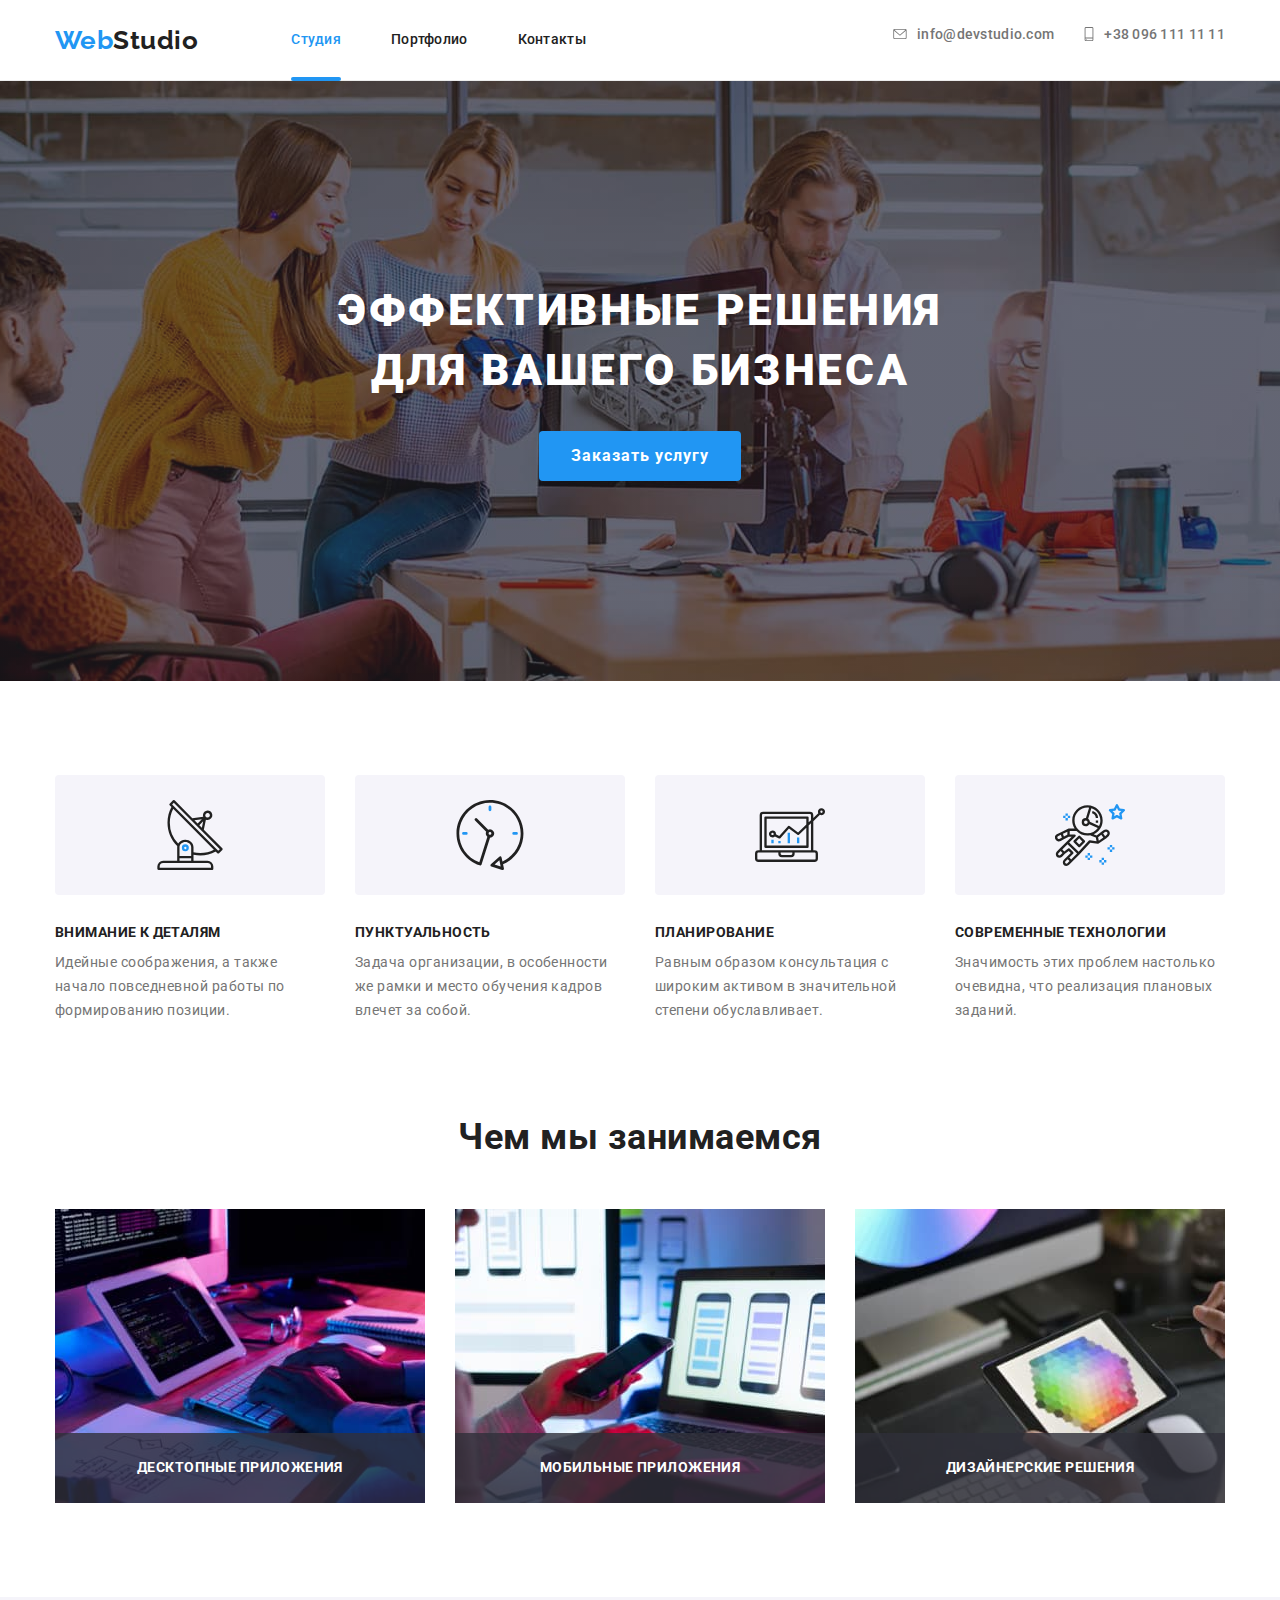
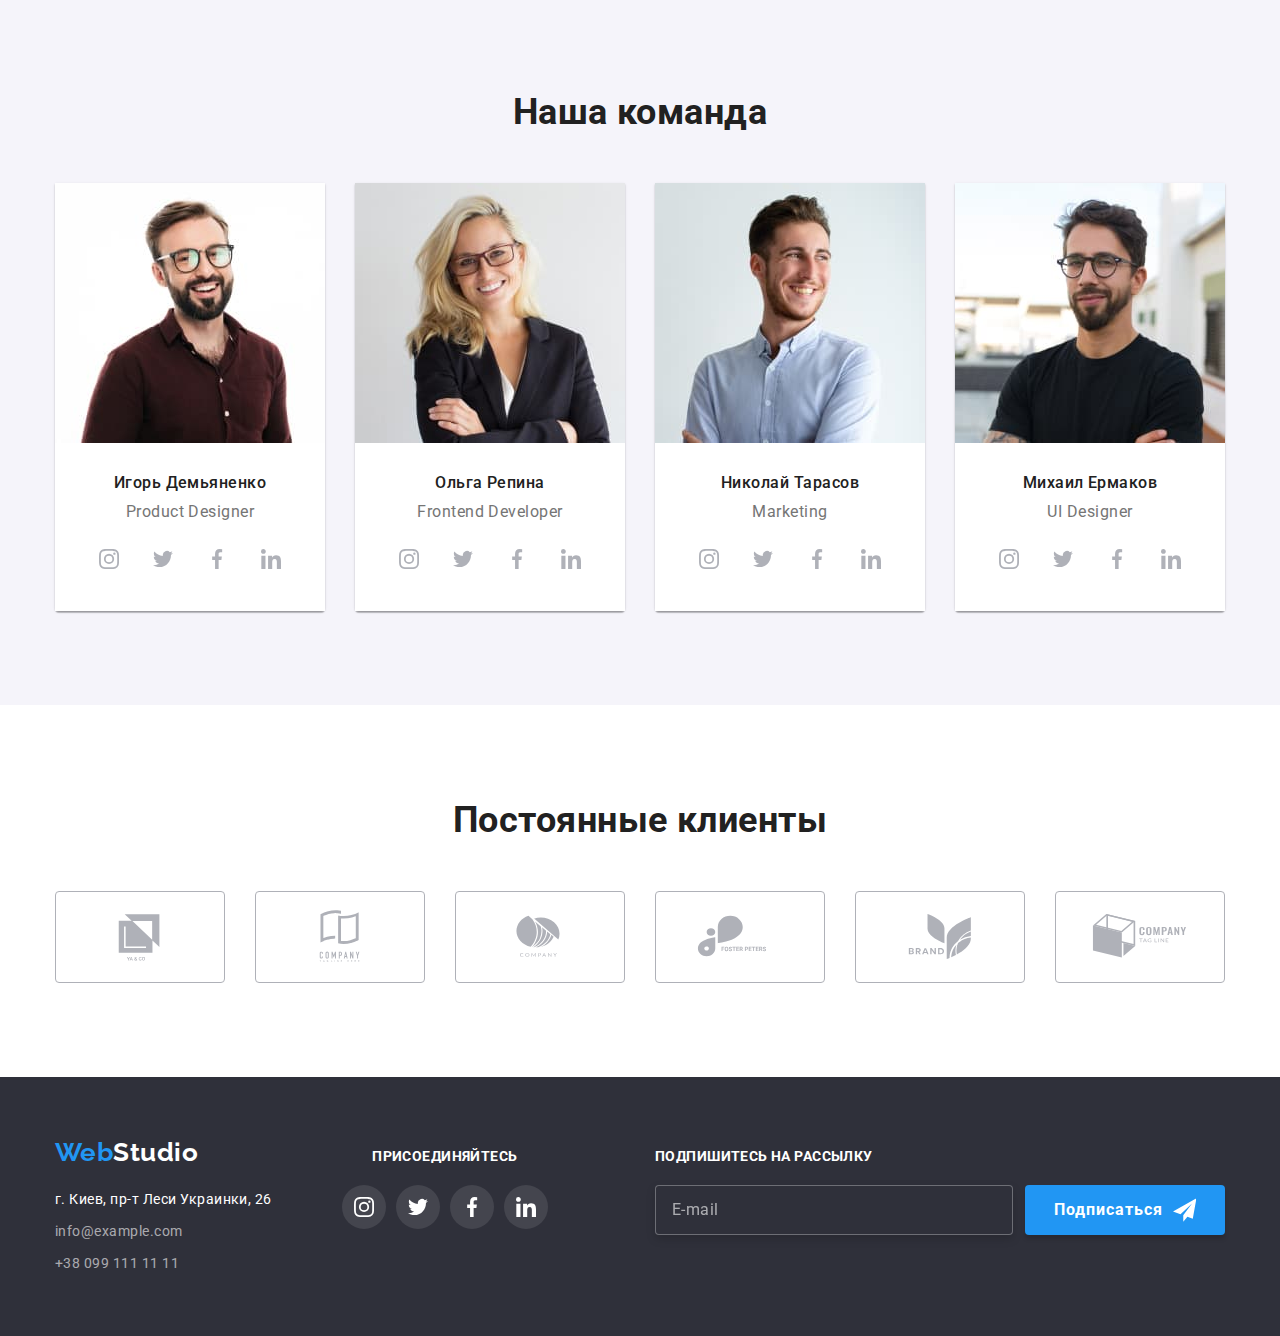
==== commit 6c92d376: "hw-8 finished" ====
--- a/index.html
+++ b/index.html
@@ -635,7 +635,7 @@
       </div>
     </footer>
     <!-- backdrop & modal -->
-    <!-- <div class="backdrop is-hidden" data-modal>
+    <div class="backdrop is-hidden" data-modal>
       <div class="modal">
         <form class="modal-form">
           <b class="modal-form-title">Оставьте свои данные, мы вам перезвоним</b>
@@ -702,9 +702,9 @@
           </svg>
         </button>
       </div>
-    </div> -->
-
-    <!-- <script src="./js/modal.js"></script> -->
+    </div>
+
+    <script src="./js/modal.js"></script>
     <script src="./js/menu.js"></script>
   </body>
 </html>
--- a/css/main.min.css
+++ b/css/main.min.css
@@ -1 +1 @@
-:root{--primary-text-color: #212121;--text-color: #757575;--accent-color: #2196f3;--white-color: #ffffff;--bgc-color: #f5f4fa;--bgc-hero-footer: #2f303a;--address-info-footer: rgba(255, 255, 255, 0.6);--social-links-color: #afb1b8;--customers-logo-color: #afb1b8;--cubic: cubic-bezier(0.4, 0, 0.2, 1)}.visually-hidden{position:absolute;white-space:nowrap;width:1px;height:1px;overflow:hidden;border:0;padding:0;clip:rect(0 0 0 0);clip-path:inset(50%);margin:-1px}.section__title--visually-hidden{position:absolute;white-space:nowrap;width:1px;height:1px;overflow:hidden;border:0;padding:0;clip:rect(0 0 0 0);clip-path:inset(50%);margin:-1px}body{color:var(--primary-text-color);background-color:var(--white-color);font-family:roboto,sans-serif;letter-spacing:.03em}ul{padding:0;margin:0;list-style:none}a{text-decoration:none}.no-scroll{overflow:hidden}@media screen and (min-width: 1200px){.blocks{display:flex;align-items:baseline}}.is-hidden{opacity:0;pointer-events:none;visibility:hidden}img{display:block;max-width:100%;height:auto}.header{border-bottom:1px solid #ececec;background-color:var(--white-color)}@media screen and (max-width: 767.98px){.header__container{position:relative;padding:16px 15px}}@media screen and (min-width: 768px){.header__container{display:flex;align-items:center}}.logo{color:var(--accent-color);font-family:"raleway",sans-serif;font-weight:700;font-size:24px;line-height:1.17;text-decoration:none}@media screen and (min-width: 1200px){.logo{font-size:26px;line-height:1.19}}.logo__dark{color:var(--primary-text-color)}@media screen and (max-width: 767.98px){.navigation{display:none}}@media screen and (min-width: 768px){.nav{display:flex;justify-content:center;margin-left:88px}}@media screen and (min-width: 1200px){.nav{margin-left:93px}}@media screen and (min-width: 768px){.nav-mob{display:none}}.nav__item:not(:last-child){margin-right:50px}@media screen and (max-width: 767.98px){.nav__item:not(:last-child){margin-bottom:32px}}.nav__link{position:relative;transition:color 250ms var(--cubic);display:block;color:var(--primary-text-color);font-weight:500;font-size:40px;line-height:1.18;letter-spacing:.02em}@media screen and (max-width: 767.98px){.nav__link--current{color:var(--accent-color)}}@media screen and (min-width: 768px){.nav__link{padding:32px 0;font-size:14px;line-height:1.14}}.nav__link:hover,.nav__link:focus{color:var(--accent-color)}@media screen and (min-width: 768px){.nav__link--current{color:var(--accent-color)}.nav__link--current::after{position:absolute;content:"";height:4px;left:0;right:0;bottom:-1px;background:#2196f3;border-radius:2px}}@media screen and (max-width: 767.98px){.feedback{display:none}}@media screen and (min-width: 768px){.feedback{display:block;direction:column;margin-left:auto;font-size:12px;line-height:1.17}}@media screen and (min-width: 1200px){.feedback{display:flex;margin-left:auto;font-size:14px;line-height:1.14}}.feedback-mob{display:flex;flex-direction:column-reverse;margin-bottom:64px}@media screen and (min-width: 768px){.feedback-mob{display:none}}.feedback-mob__item:not(:first-child){margin-bottom:32px}@media screen and (min-width: 768px){.feedback__item:not(:last-child){margin-bottom:10px}}@media screen and (min-width: 1200px){.feedback__item:not(:last-child){margin-right:30px}}.feedback__link{transition:color 250ms var(--cubic),fill 250ms var(--cubic);color:var(--text-color);font-weight:500;letter-spacing:.02em}.feedback__link:hover,.feedback__link:focus{color:var(--accent-color)}@media screen and (max-width: 767.98px){.feedback__link{font-size:24px;line-height:1.17;margin:0;padding:0}}@media screen and (min-width: 1200px){.feedback__link{display:inline-flex;align-items:center;justify-content:center}}@media screen and (max-width: 767.98px){.feedback__link--other-color{color:var(--accent-color);font-size:34px;line-height:1.18}}.feedback__icons-mail{width:14px;height:10px;margin-right:10px;fill:var(--text-color);transition:color 250ms var(--cubic),fill 250ms var(--cubic)}.feedback__link:hover .feedback__icons-mail,.feedback__link:focus .feedback__icons-mail{fill:var(--accent-color)}@media screen and (max-width: 767.98px){.feedback__icons-mail{display:none}}.feedback__icons-tel{width:10px;height:14px;margin-right:10px;fill:var(--text-color);transition:color 250ms var(--cubic),fill 250ms var(--cubic)}.feedback__link:hover .feedback__icons-tel,.feedback__link:focus .feedback__icons-tel{fill:var(--accent-color)}@media screen and (max-width: 767.98px){.feedback__icons-tel{display:none}}.hero{padding-top:118px;padding-bottom:118px;background-color:var(--bgc-hero-footer);text-align:center}@media screen and (min-width: 1200px){.hero{padding-top:200px;padding-bottom:200px}}.hero--overlay{max-width:1600px;height:600px;margin-left:auto;margin-right:auto;background-image:linear-gradient(to right, rgba(47, 48, 58, 0.4), rgba(47, 48, 58, 0.4)),url("../images/bg-hero.jpg");background-size:cover;background-position:center;background-repeat:no-repeat}.hero__title{margin-top:0;margin-bottom:30px;color:var(--white-color);font-weight:900;font-size:26px;line-height:1.62;letter-spacing:.06em;text-transform:uppercase}@media screen and (min-width: 1200px){.hero__title{font-size:44px;line-height:1.36}}.hero__button{display:inline-block;border:rgba(0,0,0,0);border-radius:4px;padding:10px 32px;min-width:200px;color:var(--white-color);background-color:var(--accent-color);font-family:inherit;font-weight:700;font-size:16px;line-height:1.88;letter-spacing:.06em;cursor:pointer}.filter{display:flex;margin-bottom:50px;justify-content:center}.filter-item{border-radius:4px}.filter-item+.filter-item{margin-left:8px}.filter-button{transition:color 250ms var(--cubic),background-color 250ms var(--cubic),box-shadow 250ms var(--cubic);display:inline-block;border:rgba(0,0,0,0);border-radius:4px;padding:6px 22px;min-width:73px;color:var(--primary-text-color);background-color:var(--bgc-color);font-family:inherit;font-weight:500;font-size:16px;line-height:1.63;text-align:center;letter-spacing:.03em;cursor:pointer}.filter-button:hover,.filter-button:focus{color:var(--white-color);background-color:var(--accent-color);box-shadow:0px 3px 1px rgba(0,0,0,.1),0px 1px 2px rgba(0,0,0,.08),0px 2px 2px rgba(0,0,0,.12)}.cards{display:inline-flex;flex-wrap:wrap;margin:-15px}.cards a{display:block;transition:box-shadow 250ms var(--cubic)}.cards a:hover,.cards a:focus{display:block;box-shadow:0px 1px 1px rgba(0,0,0,.12),0px 4px 4px rgba(0,0,0,.06),1px 4px 6px rgba(0,0,0,.16)}.cards-item{width:calc((100% - 90px)/3);margin:15px}.cards-item:nth-last-child(-n+3){margin-bottom:0}.cards-overlay{position:relative;overflow:hidden}.text-overlay{position:absolute;top:0;width:100%;height:100%;margin:0;padding:63px 24px 63px 24px;font-weight:400;font-size:18px;line-height:1.56;letter-spacing:.03em;color:var(--white-color);background-color:rgba(33,150,243,.9);transform:translateY(100%);transition:transform 250ms linear}.cards a:hover .text-overlay,.cards a:focus .text-overlay{transform:translateY(0)}.cards-box{margin:0;padding:20px 24px 20px 24px;background-color:var(--white-color);border:1px solid #eee;border-top:none}.cards-title{margin-top:0;margin-bottom:4px;color:var(--primary-text-color);font-size:18px;line-height:2;letter-spacing:.06em}.cards-text{margin:0;color:var(--text-color);font-size:16px;line-height:1.88}@media screen and (min-width: 768px){.features{display:flex;flex-wrap:wrap;margin:-15px}}@media screen and (max-width: 767.98px){.features__item:not(:last-child){margin-bottom:30px}}@media screen and (min-width: 768px){.features__item{margin:15px;flex-basis:calc((100% - 60px)/2)}}@media screen and (min-width: 1200px){.features__item{flex-basis:calc((100% - 120px)/4)}}.features__title{margin-top:0;margin-bottom:10px;color:var(--primary-text-color);font-size:14px;line-height:1.14;letter-spacing:.03em;text-transform:uppercase}@media screen and (max-width: 767.98px){.features__title{text-align:center}}.features__box{display:flex;margin-bottom:30px;height:120px;justify-content:center;align-items:center;background-color:var(--bgc-color);border-radius:4px}.features__icon{width:70px;height:70px}.features__text{margin-top:0;margin-bottom:0;color:var(--text-color);font-size:14px;line-height:1.71}.works{display:flex}.works__item{position:relative;width:370px}.works__item::before{position:absolute;content:"";width:100%;height:70px;bottom:0;background-color:rgba(47,48,58,.8)}.works__item:not(:first-child){margin-left:30px}.works__image{display:block;max-width:100%;height:auto}.works__text{position:absolute;bottom:27px;left:50%;transform:translateX(-50%);margin:0;display:flex;width:100%;justify-content:center;text-align:center;font-weight:700;font-size:14px;line-height:1.14;text-align:center;letter-spacing:.03em;text-transform:uppercase;color:var(--white-color)}@media screen and (min-width: 768px){.team{display:flex;flex-wrap:wrap;margin:-15px}}.team__item{box-shadow:0px 1px 3px rgba(0,0,0,.12),0px 1px 1px rgba(0,0,0,.14),0px 2px 1px rgba(0,0,0,.2);border-radius:0px 0px 4px 4px}@media screen and (max-width: 767.98px){.team__item:not(:last-child){margin-bottom:30px}}@media screen and (min-width: 768px){.team__item{margin:15px;flex-basis:calc((100% - 60px)/2)}}@media screen and (min-width: 1200px){.team__item{flex-basis:calc((100% - 120px)/4)}}.team__image{margin-bottom:0}.team__box{margin:0;padding:30px;text-align:center;background-color:var(--white-color)}.team__title{margin:0;margin-bottom:10px;color:var(--primary-text-color);font-weight:500;font-size:16px;line-height:1.19}@media screen and (max-width: 767.98px){.team__title{text-align:center}}.team__text{margin:0;margin-bottom:16px;padding:0;color:var(--text-color);font-size:16px;line-height:1.19}.soc-links{display:flex;justify-content:center}.soc-links a{transition:background-color 250ms var(--cubic);width:44px;height:44px;color:var(--social-links-color);background-color:var(--white-color);border-radius:50%;display:flex;align-items:center;justify-content:center}.soc-links a:hover,.soc-links a:focus{background-color:var(--accent-color)}.soc-links__item+.soc-links__item{margin-left:10px}.soc-links__icons{transition:fill 250ms var(--cubic);width:20px;height:20px;fill:var(--social-links-color)}.soc-links a:hover .soc-links__icons,.soc-links a:focus .soc-links__icons{fill:#fff}.customers{display:flex;flex-wrap:wrap;margin:-15px}.customers__item{height:92px;margin:15px;flex-basis:calc((100% - 60px)/2)}@media screen and (min-width: 768px){.customers__item{flex-basis:calc((100% - 90px)/3)}}@media screen and (min-width: 1200px){.customers__item{flex-basis:calc((100% - 180px)/6)}}.customers__link{width:100%;height:100%;display:flex;align-items:center;justify-content:center;fill:var(--customers-logo-color);border:1px solid var(--customers-logo-color);border-radius:4px;transition:border-color 250ms var(--cubic)}.customers__link:hover,.customers__link:focus{border-color:var(--accent-color)}.customers__icon{transition:fill 250ms var(--cubic);width:106px;height:60px;fill:var(--customers-logo-color)}.customers__link:hover .customers__icon,.customers__link:focus .customers__icon{fill:var(--accent-color)}.footer{padding-top:60px;padding-bottom:60px;background-color:var(--bgc-hero-footer)}.address-block{flex-grow:1}.logo-bottom{margin-bottom:20px;color:var(--accent-color);font-family:"raleway",sans-serif;font-weight:700;font-size:24px;line-height:1.17;text-decoration:none;text-align:center}@media screen and (min-width: 1200px){.logo-bottom{text-align:left;font-size:26px;line-height:1.19}}.logo-light{color:var(--white-color)}.contacts{display:block;font-style:normal;font-size:14px;line-height:1.71}@media screen and (min-width: 1200px){.contacts{margin-bottom:0}}.contacts a{color:var(--address-info-footer)}.contacts a.address{display:inline-block;color:var(--white-color)}.contacts-item{text-align:center}.contacts-item:not(:last-child){margin-bottom:8px}@media screen and (min-width: 1200px){.contacts-item{text-align:left}}@media screen and (max-width: 767.98px){.footer-box-one{margin-bottom:60px}}@media screen and (min-width: 768px)and (max-width: 1199.98px){.footer-box-one{display:inline-block;justify-content:space-between;align-items:center}}@media screen and (min-width: 768px)and (max-width: 1199.98px){.footer-box-two{display:flex;justify-content:space-between;align-items:center}}.footer-boxes{margin-bottom:60px}@media screen and (min-width: 768px){.footer-boxes{display:flex;justify-content:space-between;align-items:baseline;margin-left:61px;margin-right:74px}}@media screen and (min-width: 1200px){.footer-boxes{margin:0}}.container{outline:1px solid tomato;padding-left:15px;padding-right:15px}@media screen and (min-width: 480px){.container{width:480px;margin:0 auto}}@media screen and (min-width: 768px){.container{width:768px}}@media screen and (min-width: 1200px){.container{width:1200px}}.section{padding-top:60px;padding-bottom:60px}@media screen and (min-width: 1200px){.section{padding-top:94px;padding-bottom:94px}}.section--no-padding-top{padding-top:0px}@media screen and (max-width: 1199.98px){.section--no-padding-top{display:none}}.section--other-background{background-color:var(--bgc-color)}.section__title{margin-top:0;margin-bottom:30px;color:var(--primary-text-color);font-size:28px;line-height:1.18;text-align:center}@media screen and (min-width: 1200px){.section__title{font-size:36px;line-height:1.17;margin-bottom:50px}}@media screen and (max-width: 767.98px){.soc-block{margin:0;display:block;align-items:center;justify-content:center}}@media screen and (min-width: 768px){.soc-block{width:206px;height:80px}}.soc-block .title{margin:0;margin-bottom:20px;font-weight:700;font-size:14px;line-height:1.14;letter-spacing:.03em;text-transform:uppercase;color:var(--white-color);text-align:center}.soc-block a{transition:background-color 250ms var(--cubic);width:44px;height:44px;border-radius:50%;display:flex;justify-content:center;align-items:center;background-color:rgba(255,255,255,.1)}.soc-block a:hover,.soc-block a:focus{background-color:var(--accent-color)}.soc-block-list{display:flex;align-items:center;justify-content:center}@media screen and (min-width: 1200px){.soc-block-list{margin-bottom:0}}.soc-block-item+.soc-block-item{margin-left:10px}.soc-block-icons{width:20px;height:20px;fill:var(--white-color)}@media screen and (min-width: 1200px){.subscription-block{margin-left:auto;width:570px}}.subscription-block .title{margin:0;display:block;margin-bottom:20px;font-weight:700;font-size:14px;line-height:1.14;letter-spacing:.03em;text-transform:uppercase;color:#fff;text-align:center}@media screen and (min-width: 1200px){.subscription-block .title{text-align:left}}@media screen and (min-width: 1200px){.footer-form{display:flex}}@media screen and (min-width: 1200px){.footer-field{margin-right:12px}}.footer-field input{margin-bottom:20px;width:100%;height:50px;padding:15px 16px;border:1px solid rgba(255,255,255,.3);outline:none;filter:drop-shadow(0px 4px 4px rgba(0, 0, 0, 0.15));border-radius:4px;color:rgba(255,255,255,.6);background-color:var(--bgc-hero-footer)}@media screen and (min-width: 768px){.footer-field input{width:450px;display:block;margin-left:auto;margin-right:auto}}@media screen and (min-width: 1200px){.footer-field input{width:358px;height:50px}}.footer-field input::placeholder{font-weight:400;font-size:16px;line-height:1.25;display:inline-flex;align-items:center;letter-spacing:.03em;color:rgba(255,255,255,.6)}.footer-form-btn{width:200px;height:50px;margin:0 auto;padding:10px 29px;display:flex;text-align:center;align-items:center;justify-content:center;font-weight:700;font-size:16px;line-height:1.89;letter-spacing:.06em;color:var(--white-color);background-color:var(--accent-color);box-shadow:0px 4px 4px rgba(0,0,0,.15);border-radius:4px;border:none;cursor:pointer}.send-btn{width:24px;height:24px;margin-left:10px}.backdrop{position:fixed;width:100%;height:100%;top:0;background-color:rgba(0,0,0,.2);transition:opacity 500ms var(--cubic),visibility 500ms var(--cubic)}.modal{width:528px;min-height:581px;background-color:#fff;box-shadow:0px 1px 3px rgba(0,0,0,.12),0px 1px 1px rgba(0,0,0,.14),0px 2px 1px rgba(0,0,0,.2);border-radius:4px;position:absolute;top:50%;left:50%;transition:transform 500ms;transform:translate(-50%, -50%) scale(1) rotate(0)}.backdrop.is-hidden .modal{transform:translate(0) scale(0.3) rotate(-360deg)}.modal-close-btn{position:absolute;top:8px;right:8px;width:30px;height:30px;cursor:pointer;background:var(--white-color);border:1px solid rgba(0,0,0,.1);border-radius:50%;display:flex;justify-content:center;align-items:center}.modal-icons{width:18px;height:18px;fill:#000;transition:fill 250ms var(--cubic)}.modal-close-btn:hover .modal-icons,.modal-close-btn:focus .modal-icons{fill:var(--accent-color)}.modal-form{width:528px;height:581px;padding:40px;margin-left:auto;margin-right:auto}.modal-form-title{display:block;margin-bottom:12px;font-weight:700;font-size:20px;line-height:1.15;text-align:center;letter-spacing:.03em;color:var(--primary-text-color)}.modal-form-list{margin-bottom:10px}.modal-form-item{position:relative;margin:0;display:flex;flex-direction:column}.modal-form-item:not(:last-child){margin-bottom:10px}.modal-form-item input{width:100%;height:40px;padding:11px 12px 11px 42px;font-weight:400;font-size:12px;line-height:1.17;letter-spacing:.01em;border:1px solid rgba(33,33,33,.2);border-radius:4px;outline:none;cursor:pointer;transition:border 250ms var(--cubic)}.modal-form-item input:focus{border:1px solid var(--accent-color);border-radius:4px;cursor:pointer}.form-label{margin-bottom:4px;font-weight:400;font-size:12px;line-height:1.17;letter-spacing:.01em;color:var(--text-color)}.modal-form-icon{position:absolute;width:18px;height:18px;top:50%;left:12px}.modal-form-item input:focus+.modal-form-icon{fill:#2196f3;transition:fill 250ms var(--cubic)}.form-field{margin:0;margin-bottom:20px;display:flex;flex-direction:column}.form-field::placeholder{font-weight:400;font-size:14px;line-height:16px;letter-spacing:.01em;color:rgba(117,117,117,.5)}.form-field.group{display:flex;align-items:center;justify-content:center;margin-bottom:30px}.modal-form-comment{width:448px;height:120px;padding:12px 16px;font-weight:400;font-size:12px;line-height:1.17;letter-spacing:.01em;border:1px solid rgba(33,33,33,.2);border-radius:4px;resize:none;outline:none;cursor:pointer;transition:border-color 250ms var(--cubic)}.modal-form-comment:focus{border-color:var(--accent-color)}.checkbox--visually-hidden{position:absolute;white-space:nowrap;width:1px;height:1px;overflow:hidden;border:0;padding:0;clip:rect(0 0 0 0);clip-path:inset(50%);margin:-1px}.agreement-label{display:flex;align-items:center;justify-content:center;font-weight:400;font-size:14px;line-height:1.71;letter-spacing:.03em;color:var(--text-color)}.agreement-label a{color:var(--accent-color)}.modal-check{width:16px;height:15px;margin-right:8.4px;display:flex;align-items:center;justify-content:center;fill:rgba(0,0,0,0);border:2px solid var(--primary-text-color);border-radius:2px;transition:all 250ms var(--cubic)}.checkbox:checked+.agreement-label span{background-color:var(--accent-color);border:rgba(0,0,0,0)}.checkbox:focus+.agreement-label span{border-color:var(--accent-color)}.checkbox:checked+.agreement-label .icon-check{fill:var(--white-color)}.modal-form-btn{width:200px;height:50px;margin-left:auto;margin-right:auto;padding:10px 55px;display:flex;text-align:center;font-weight:700;font-size:16px;line-height:1.89;letter-spacing:.06em;color:var(--white-color);background-color:var(--accent-color);box-shadow:0px 4px 4px rgba(0,0,0,.15);border-radius:4px;border:none;cursor:pointer}.mobile-menu{display:flex;flex-direction:column;justify-content:space-between}@media screen and (max-width: 767.98px){.mobile-menu{position:fixed;top:0;left:0;padding:48px 40px;width:100%;height:100%;background-color:var(--white-color);transform:translateX(100%)}.mobile-menu.is-open{transform:translateX(0);transition:transform 250ms cubic-bezier(0.4, 0, 0.2, 1)}}@media screen and (min-width: 768px){.mobile-menu{display:flex}}.mob-menu-open-btn{position:absolute;top:10px;right:15px;padding:0;background-color:var(--white-color);border:none}@media screen and (min-width: 768px){.mob-menu-open-btn{display:none}}.mob-menu-open-icon{width:40px;height:40px}.mob-menu-open-icon:hover,.mob-menu-open-icon:focus{fill:var(--accent-color)}.mob-menu-close-btn{position:absolute;top:10px;right:15px;padding:0;background-color:var(--white-color);border:none;cursor:pointer}@media screen and (min-width: 768px){.mob-menu-close-btn{display:none}}.mob-menu-close-icon{width:40px;height:40px}.mob-menu-close-icon:hover,.mob-menu-close-icon:focus{fill:var(--accent-color)}.mob-soc{display:flex}@media screen and (min-width: 768px){.mob-soc{display:none}}.mob-soc__item{display:flex;align-items:center;font-family:"Roboto";font-style:normal;font-weight:500;font-size:18px;line-height:1.22;letter-spacing:.02em}.mob-soc__item:not(:last-child){border-right:1px solid rgba(33,33,33,.2);padding-right:10px}.mob-soc__item:not(:first-child){padding-left:10px}.mob-soc__link{color:#2196f3}@media screen and (max-width: 480px){.mob-soc__link{font-size:4vw}}.feedback-mob__link{color:var(--text-color)}.feedback-mob__link--other-color{font-size:34px;line-height:1.18;color:#2196f3}/*# sourceMappingURL=main.min.css.map */+:root{--primary-text-color: #212121;--text-color: #757575;--accent-color: #2196f3;--white-color: #ffffff;--bgc-color: #f5f4fa;--bgc-hero-footer: #2f303a;--address-info-footer: rgba(255, 255, 255, 0.6);--social-links-color: #afb1b8;--customers-logo-color: #afb1b8;--cubic: cubic-bezier(0.4, 0, 0.2, 1)}.visually-hidden{position:absolute;white-space:nowrap;width:1px;height:1px;overflow:hidden;border:0;padding:0;clip:rect(0 0 0 0);clip-path:inset(50%);margin:-1px}.section__title--visually-hidden{position:absolute;white-space:nowrap;width:1px;height:1px;overflow:hidden;border:0;padding:0;clip:rect(0 0 0 0);clip-path:inset(50%);margin:-1px}body{color:var(--primary-text-color);background-color:var(--white-color);font-family:roboto,sans-serif;letter-spacing:.03em}ul{padding:0;margin:0;list-style:none}a{text-decoration:none}.no-scroll{overflow:hidden}@media screen and (min-width: 1200px){.blocks{display:flex;align-items:baseline}}.is-hidden{opacity:0;pointer-events:none;visibility:hidden}img{display:block;max-width:100%;height:auto}.header{border-bottom:1px solid #ececec;background-color:var(--white-color)}@media screen and (max-width: 767.98px){.header__container{position:relative;padding:16px 15px}}@media screen and (min-width: 768px){.header__container{display:flex;align-items:center}}.logo{color:var(--accent-color);font-family:"raleway",sans-serif;font-weight:700;font-size:24px;line-height:1.17;text-decoration:none}@media screen and (min-width: 1200px){.logo{font-size:26px;line-height:1.19}}.logo__dark{color:var(--primary-text-color)}@media screen and (max-width: 767.98px){.navigation{display:none}}@media screen and (min-width: 768px){.nav{display:flex;justify-content:center;margin-left:88px}}@media screen and (min-width: 1200px){.nav{margin-left:93px}}@media screen and (min-width: 768px){.nav-mob{display:none}}.nav__item:not(:last-child){margin-right:50px}@media screen and (max-width: 767.98px){.nav__item:not(:last-child){margin-bottom:32px}}.nav__link{position:relative;transition:color 250ms var(--cubic);display:block;color:var(--primary-text-color);font-weight:500;font-size:40px;line-height:1.18;letter-spacing:.02em}@media screen and (max-width: 767.98px){.nav__link--current{color:var(--accent-color)}}@media screen and (min-width: 768px){.nav__link{padding:32px 0;font-size:14px;line-height:1.14}}.nav__link:hover,.nav__link:focus{color:var(--accent-color)}@media screen and (min-width: 768px){.nav__link--current{color:var(--accent-color)}.nav__link--current::after{position:absolute;content:"";height:4px;left:0;right:0;bottom:-1px;background:#2196f3;border-radius:2px}}@media screen and (max-width: 767.98px){.feedback{display:none}}@media screen and (min-width: 768px){.feedback{display:block;direction:column;margin-left:auto;font-size:12px;line-height:1.17}}@media screen and (min-width: 1200px){.feedback{display:flex;margin-left:auto;font-size:14px;line-height:1.14}}.feedback-mob{display:flex;flex-direction:column-reverse;margin-bottom:64px}@media screen and (min-width: 768px){.feedback-mob{display:none}}.feedback-mob__item:not(:first-child){margin-bottom:32px}@media screen and (min-width: 768px){.feedback__item:not(:last-child){margin-bottom:10px}}@media screen and (min-width: 1200px){.feedback__item:not(:last-child){margin-right:30px}}.feedback__link{transition:color 250ms var(--cubic),fill 250ms var(--cubic);color:var(--text-color);font-weight:500;letter-spacing:.02em}.feedback__link:hover,.feedback__link:focus{color:var(--accent-color)}@media screen and (max-width: 767.98px){.feedback__link{font-size:24px;line-height:1.17;margin:0;padding:0}}@media screen and (min-width: 1200px){.feedback__link{display:inline-flex;align-items:center;justify-content:center}}@media screen and (max-width: 767.98px){.feedback__link--other-color{color:var(--accent-color);font-size:34px;line-height:1.18}}.feedback__icons-mail{width:14px;height:10px;margin-right:10px;fill:var(--text-color);transition:color 250ms var(--cubic),fill 250ms var(--cubic)}.feedback__link:hover .feedback__icons-mail,.feedback__link:focus .feedback__icons-mail{fill:var(--accent-color)}@media screen and (max-width: 767.98px){.feedback__icons-mail{display:none}}.feedback__icons-tel{width:10px;height:14px;margin-right:10px;fill:var(--text-color);transition:color 250ms var(--cubic),fill 250ms var(--cubic)}.feedback__link:hover .feedback__icons-tel,.feedback__link:focus .feedback__icons-tel{fill:var(--accent-color)}@media screen and (max-width: 767.98px){.feedback__icons-tel{display:none}}.hero{padding-top:118px;padding-bottom:118px;background-color:var(--bgc-hero-footer);text-align:center}@media screen and (min-width: 1200px){.hero{padding-top:200px;padding-bottom:200px}}.hero--overlay{background-image:linear-gradient(to right, rgba(47, 48, 58, 0.4), rgba(47, 48, 58, 0.4)),url("../../images/img-mob/mob-hero-1x.jpg");background-size:cover;background-position:center;background-repeat:no-repeat}@media screen and (min-device-pixel-ratio: 2),screen and (-webkit-min-device-pixel-ratio: 2),screen and (o-min-device-pixel-ratio: 2/1),screen and (min-resolution: 192dpi),screen and (min-resolution: 2dppx){.hero--overlay{background-image:linear-gradient(to right, rgba(47, 48, 58, 0.4), rgba(47, 48, 58, 0.4)),url("../../images/img-mob/mob-hero-2x.jpg")}}@media screen and (min-width: 768px){.hero--overlay{background-image:linear-gradient(to right, rgba(47, 48, 58, 0.4), rgba(47, 48, 58, 0.4)),url("../../images/img-tab/tab-hero-1x.jpg")}}@media screen and (min-width: 768px)and (min-device-pixel-ratio: 2),screen and (min-width: 768px)and (min-resolution: 192dpi),screen and (min-width: 768px)and (min-resolution: 2dppx){.hero--overlay{background-image:linear-gradient(to right, rgba(47, 48, 58, 0.4), rgba(47, 48, 58, 0.4)),url("../../images/img-tab/tab-hero-2x.jpg")}}@media screen and (min-width: 1200px){.hero--overlay{background-image:linear-gradient(to right, rgba(47, 48, 58, 0.4), rgba(47, 48, 58, 0.4)),url("../../images/img-desk/desk-hero-1x.jpg")}}@media screen and (min-width: 1200px)and (min-device-pixel-ratio: 2),screen and (min-width: 1200px)and (min-resolution: 192dpi),screen and (min-width: 1200px)and (min-resolution: 2dppx){.hero--overlay{background-image:linear-gradient(to right, rgba(47, 48, 58, 0.4), rgba(47, 48, 58, 0.4)),url("../../images/img-desk/desk-hero-2x.jpg")}}.hero__title{margin-top:0;margin-bottom:30px;color:var(--white-color);font-weight:900;font-size:26px;line-height:1.62;letter-spacing:.06em;text-transform:uppercase}@media screen and (min-width: 1200px){.hero__title{font-size:44px;line-height:1.36}}.hero__button{display:inline-block;border:rgba(0,0,0,0);border-radius:4px;padding:10px 32px;min-width:200px;color:var(--white-color);background-color:var(--accent-color);font-family:inherit;font-weight:700;font-size:16px;line-height:1.88;letter-spacing:.06em;cursor:pointer}.filter{display:flex;flex-wrap:wrap;margin-bottom:40px}@media screen and (min-width: 768px){.filter{margin-bottom:30px;justify-content:center}}@media screen and (min-width: 1200px){.filter{margin-bottom:50px}}.filter-item{display:inline-block;border-radius:4px}.filter-item:not(:last-child){margin-right:8px}.filter-item:nth-child(-n+3){margin-bottom:15px}@media screen and (min-width: 768px){.filter-item:nth-child(-n+3){margin-bottom:0}}.filter-button{transition:color 250ms var(--cubic),background-color 250ms var(--cubic),box-shadow 250ms var(--cubic);display:inline-block;border:rgba(0,0,0,0);border-radius:4px;padding:6px 22px;min-width:73px;color:var(--primary-text-color);background-color:var(--bgc-color);font-family:inherit;font-weight:500;font-size:16px;line-height:1.63;text-align:center;letter-spacing:.03em;cursor:pointer}.filter-button:hover,.filter-button:focus{color:var(--white-color);background-color:var(--accent-color);box-shadow:0px 3px 1px rgba(0,0,0,.1),0px 1px 2px rgba(0,0,0,.08),0px 2px 2px rgba(0,0,0,.12)}@media screen and (min-width: 768px){.cards{display:flex;flex-wrap:wrap;margin:-15px}}.cards a{display:block;transition:box-shadow 250ms var(--cubic)}.cards a:hover,.cards a:focus{display:block;box-shadow:0px 1px 1px rgba(0,0,0,.12),0px 4px 4px rgba(0,0,0,.06),1px 4px 6px rgba(0,0,0,.16)}@media screen and (min-width: 768px){.cards a{height:100%}}@media screen and (max-width: 767.98px){.cards-item:not(:last-child){margin-bottom:30px}}@media screen and (min-width: 768px){.cards-item{flex-basis:calc((100% - 60px)/2);margin:15px}}@media screen and (min-width: 1200px){.cards-item{flex-basis:calc((100% - 90px)/3);margin:15px}}.cards-overlay{position:relative;overflow:hidden}.text-overlay{position:absolute;top:0;width:100%;height:100%;margin:0;padding:63px 24px 63px 24px;font-weight:400;font-size:18px;line-height:1.56;letter-spacing:.03em;color:var(--white-color);background-color:rgba(33,150,243,.9);transform:translateY(100%);transition:transform 250ms linear}.cards a:hover .text-overlay,.cards a:focus .text-overlay{transform:translateY(0)}.cards-box{margin:0;padding:20px 24px 20px 24px;background-color:var(--white-color);border:1px solid #eee;border-top:none}@media screen and (min-width: 768px){.cards-box{height:146px;display:flex;flex-direction:column;justify-content:center}}.cards-title{margin-top:0;margin-bottom:4px;color:var(--primary-text-color);font-size:18px;line-height:2;letter-spacing:.06em}.cards-text{margin:0;color:var(--text-color);font-size:16px;line-height:1.88}@media screen and (min-width: 768px){.features{display:flex;flex-wrap:wrap;margin:-15px}}@media screen and (max-width: 767.98px){.features__item:not(:last-child){margin-bottom:30px}}@media screen and (min-width: 768px){.features__item{margin:15px;flex-basis:calc((100% - 60px)/2)}}@media screen and (min-width: 1200px){.features__item{flex-basis:calc((100% - 120px)/4)}}.features__title{margin-top:0;margin-bottom:10px;color:var(--primary-text-color);font-size:14px;line-height:1.14;letter-spacing:.03em;text-transform:uppercase}@media screen and (max-width: 767.98px){.features__title{text-align:center}}.features__box{display:flex;margin-bottom:30px;height:120px;justify-content:center;align-items:center;background-color:var(--bgc-color);border-radius:4px}.features__icon{width:70px;height:70px}.features__text{margin-top:0;margin-bottom:0;color:var(--text-color);font-size:14px;line-height:1.71}.works{display:flex}.works__item{position:relative;width:370px}.works__item::before{position:absolute;content:"";width:100%;height:70px;bottom:0;background-color:rgba(47,48,58,.8)}.works__item:not(:first-child){margin-left:30px}.works__image{display:block;max-width:100%;height:auto}.works__text{position:absolute;bottom:27px;left:50%;transform:translateX(-50%);margin:0;display:flex;width:100%;justify-content:center;text-align:center;font-weight:700;font-size:14px;line-height:1.14;text-align:center;letter-spacing:.03em;text-transform:uppercase;color:var(--white-color)}@media screen and (min-width: 768px){.team{display:flex;flex-wrap:wrap;margin:-15px}}.team__item{box-shadow:0px 1px 3px rgba(0,0,0,.12),0px 1px 1px rgba(0,0,0,.14),0px 2px 1px rgba(0,0,0,.2);border-radius:0px 0px 4px 4px}@media screen and (max-width: 767.98px){.team__item:not(:last-child){margin-bottom:30px}}@media screen and (min-width: 768px){.team__item{margin:15px;flex-basis:calc((100% - 60px)/2)}}@media screen and (min-width: 1200px){.team__item{flex-basis:calc((100% - 120px)/4)}}.team__image{margin-bottom:0}.team__box{margin:0;padding:30px;text-align:center;background-color:var(--white-color)}.team__title{margin:0;margin-bottom:10px;color:var(--primary-text-color);font-weight:500;font-size:16px;line-height:1.19}@media screen and (max-width: 767.98px){.team__title{text-align:center}}.team__text{margin:0;margin-bottom:16px;padding:0;color:var(--text-color);font-size:16px;line-height:1.19}.soc-links{display:flex;justify-content:center}.soc-links a{transition:background-color 250ms var(--cubic);width:44px;height:44px;color:var(--social-links-color);background-color:var(--white-color);border-radius:50%;display:flex;align-items:center;justify-content:center}.soc-links a:hover,.soc-links a:focus{background-color:var(--accent-color)}.soc-links__item+.soc-links__item{margin-left:10px}.soc-links__icons{transition:fill 250ms var(--cubic);width:20px;height:20px;fill:var(--social-links-color)}.soc-links a:hover .soc-links__icons,.soc-links a:focus .soc-links__icons{fill:#fff}.customers{display:flex;flex-wrap:wrap;margin:-15px}.customers__item{height:92px;margin:15px;flex-basis:calc((100% - 60px)/2)}@media screen and (min-width: 768px){.customers__item{flex-basis:calc((100% - 90px)/3)}}@media screen and (min-width: 1200px){.customers__item{flex-basis:calc((100% - 180px)/6)}}.customers__link{width:100%;height:100%;display:flex;align-items:center;justify-content:center;fill:var(--customers-logo-color);border:1px solid var(--customers-logo-color);border-radius:4px;transition:border-color 250ms var(--cubic)}.customers__link:hover,.customers__link:focus{border-color:var(--accent-color)}.customers__icon{transition:fill 250ms var(--cubic);width:106px;height:60px;fill:var(--customers-logo-color)}.customers__link:hover .customers__icon,.customers__link:focus .customers__icon{fill:var(--accent-color)}.footer{padding-top:60px;padding-bottom:60px;background-color:var(--bgc-hero-footer)}.address-block{flex-grow:1}.logo-bottom{margin-bottom:20px;color:var(--accent-color);font-family:"raleway",sans-serif;font-weight:700;font-size:24px;line-height:1.17;text-decoration:none;text-align:center}@media screen and (min-width: 1200px){.logo-bottom{text-align:left;font-size:26px;line-height:1.19}}.logo-light{color:var(--white-color)}.contacts{display:block;font-style:normal;font-size:14px;line-height:1.71}@media screen and (min-width: 1200px){.contacts{margin-bottom:0}}.contacts a{color:var(--address-info-footer)}.contacts a.address{display:inline-block;color:var(--white-color)}.contacts-item{text-align:center}.contacts-item:not(:last-child){margin-bottom:8px}@media screen and (min-width: 1200px){.contacts-item{text-align:left}}@media screen and (max-width: 767.98px){.footer-box-one{margin-bottom:60px}}@media screen and (min-width: 768px)and (max-width: 1199.98px){.footer-box-one{display:inline-block;justify-content:space-between;align-items:center}}@media screen and (min-width: 768px)and (max-width: 1199.98px){.footer-box-two{display:flex;justify-content:space-between;align-items:center}}.footer-boxes{margin-bottom:60px}@media screen and (min-width: 768px){.footer-boxes{display:flex;justify-content:space-between;align-items:baseline;margin-left:61px;margin-right:74px}}@media screen and (min-width: 1200px){.footer-boxes{margin:0}}.container{padding-left:15px;padding-right:15px}@media screen and (min-width: 480px){.container{width:480px;margin:0 auto}}@media screen and (min-width: 768px){.container{width:768px}}@media screen and (min-width: 1200px){.container{width:1200px}}.section{padding-top:60px;padding-bottom:60px}@media screen and (min-width: 1200px){.section{padding-top:94px;padding-bottom:94px}}.section--no-padding-top{padding-top:0px}@media screen and (max-width: 1199.98px){.section--no-padding-top{display:none}}.section--other-background{background-color:var(--bgc-color)}.section__title{margin-top:0;margin-bottom:30px;color:var(--primary-text-color);font-size:28px;line-height:1.18;text-align:center}@media screen and (min-width: 1200px){.section__title{font-size:36px;line-height:1.17;margin-bottom:50px}}@media screen and (max-width: 767.98px){.soc-block{margin:0;display:block;align-items:center;justify-content:center}}@media screen and (min-width: 768px){.soc-block{width:206px;height:80px}}@media screen and (min-width: 1200px){.soc-block{margin-left:70px}}.soc-block .title{margin:0;margin-bottom:20px;font-weight:700;font-size:14px;line-height:1.14;letter-spacing:.03em;text-transform:uppercase;color:var(--white-color);text-align:center}.soc-block a{transition:background-color 250ms var(--cubic);width:44px;height:44px;border-radius:50%;display:flex;justify-content:center;align-items:center;background-color:rgba(255,255,255,.1)}.soc-block a:hover,.soc-block a:focus{background-color:var(--accent-color)}.soc-block-list{display:flex;align-items:center;justify-content:center}@media screen and (min-width: 1200px){.soc-block-list{margin-bottom:0}}.soc-block-item+.soc-block-item{margin-left:10px}.soc-block-icons{width:20px;height:20px;fill:var(--white-color)}@media screen and (min-width: 1200px){.subscription-block{margin-left:auto;width:570px}}.subscription-block .title{margin:0;display:block;margin-bottom:20px;font-weight:700;font-size:14px;line-height:1.14;letter-spacing:.03em;text-transform:uppercase;color:#fff;text-align:center}@media screen and (min-width: 1200px){.subscription-block .title{text-align:left}}@media screen and (min-width: 1200px){.footer-form{display:flex}}@media screen and (min-width: 1200px){.footer-field{margin-right:12px}}.footer-field input{margin-bottom:20px;width:100%;height:50px;padding:15px 16px;border:1px solid rgba(255,255,255,.3);outline:none;filter:drop-shadow(0px 4px 4px rgba(0, 0, 0, 0.15));border-radius:4px;color:rgba(255,255,255,.6);background-color:var(--bgc-hero-footer)}@media screen and (min-width: 768px){.footer-field input{width:450px;display:block;margin-left:auto;margin-right:auto}}@media screen and (min-width: 1200px){.footer-field input{width:358px;height:50px}}.footer-field input::placeholder{font-weight:400;font-size:16px;line-height:1.25;display:inline-flex;align-items:center;letter-spacing:.03em;color:rgba(255,255,255,.6)}.footer-form-btn{width:200px;height:50px;margin:0 auto;padding:10px 29px;display:flex;text-align:center;align-items:center;justify-content:center;font-weight:700;font-size:16px;line-height:1.89;letter-spacing:.06em;color:var(--white-color);background-color:var(--accent-color);box-shadow:0px 4px 4px rgba(0,0,0,.15);border-radius:4px;border:none;cursor:pointer}.send-btn{width:24px;height:24px;margin-left:10px}.backdrop{position:fixed;width:100%;height:100%;top:0;background-color:rgba(0,0,0,.2);transition:opacity 500ms var(--cubic),visibility 500ms var(--cubic)}.modal{background-color:#fff;box-shadow:0px 1px 3px rgba(0,0,0,.12),0px 1px 1px rgba(0,0,0,.14),0px 2px 1px rgba(0,0,0,.2);border-radius:4px;position:absolute;top:50%;left:50%;transition:transform 500ms;transform:translate(-50%, -50%) scale(1) rotate(0)}.backdrop.is-hidden .modal{transform:translate(0) scale(0.3) rotate(-360deg)}.modal-close-btn{position:absolute;top:8px;right:8px;width:30px;height:30px;cursor:pointer;background:var(--white-color);border:1px solid rgba(0,0,0,.1);border-radius:50%;display:flex;justify-content:center;align-items:center}.modal-icons{width:18px;height:18px;fill:#000;transition:fill 250ms var(--cubic)}.modal-close-btn:hover .modal-icons,.modal-close-btn:focus .modal-icons{fill:var(--accent-color)}.modal-form{width:450px;padding:40px;margin-left:auto;margin-right:auto}@media screen and (min-width: 1200px){.modal-form{width:528px;height:581px}}.modal-form-title{display:flex;flex-wrap:wrap;margin-bottom:12px;font-weight:700;font-size:20px;line-height:1.15;text-align:center;letter-spacing:.03em;color:var(--primary-text-color)}@media screen and (min-width: 1200px){.modal-form-title{display:block}}.modal-form-list{margin-bottom:10px}.modal-form-item{position:relative;margin:0;display:flex;flex-direction:column}.modal-form-item:not(:last-child){margin-bottom:10px}.modal-form-item input{width:370px;height:40px;padding:11px 12px 11px 42px;font-weight:400;font-size:12px;line-height:1.17;letter-spacing:.01em;border:1px solid rgba(33,33,33,.2);border-radius:4px;outline:none;cursor:pointer;transition:border 250ms var(--cubic)}.modal-form-item input:focus{border:1px solid var(--accent-color);border-radius:4px;cursor:pointer}@media screen and (min-width: 1200px){.modal-form-item input{width:448px;height:40px}}.form-label{margin-bottom:4px;font-weight:400;font-size:12px;line-height:1.17;letter-spacing:.01em;color:var(--text-color)}.modal-form-icon{position:absolute;width:18px;height:18px;top:50%;left:12px}.modal-form-item input:focus+.modal-form-icon{fill:#2196f3;transition:fill 250ms var(--cubic)}.form-field{margin:0;margin-bottom:20px;display:flex;flex-direction:column}.form-field::placeholder{font-weight:400;font-size:14px;line-height:16px;letter-spacing:.01em;color:rgba(117,117,117,.5)}.form-field.group{display:flex;align-items:center;justify-content:center;margin-bottom:30px}.modal-form-comment{width:370px;height:120px;padding:12px 16px;font-weight:400;font-size:12px;line-height:1.17;letter-spacing:.01em;border:1px solid rgba(33,33,33,.2);border-radius:4px;resize:none;outline:none;cursor:pointer;transition:border-color 250ms var(--cubic)}.modal-form-comment:focus{border-color:var(--accent-color)}@media screen and (min-width: 1200px){.modal-form-comment{width:448px}}.checkbox--visually-hidden{position:absolute;white-space:nowrap;width:1px;height:1px;overflow:hidden;border:0;padding:0;clip:rect(0 0 0 0);clip-path:inset(50%);margin:-1px}.agreement-label{display:flex;align-items:center;justify-content:center;font-weight:400;font-size:12px;line-height:1.17;letter-spacing:.03em;color:var(--text-color)}@media screen and (min-width: 1200px){.agreement-label{font-size:14px;line-height:1.71}}.agreement-label a{color:var(--accent-color)}.modal-check{width:16px;height:15px;margin-right:8.4px;display:flex;align-items:center;justify-content:center;fill:rgba(0,0,0,0);border:2px solid var(--primary-text-color);border-radius:2px;transition:all 250ms var(--cubic)}.checkbox:checked+.agreement-label span{background-color:var(--accent-color);border:rgba(0,0,0,0)}.checkbox:focus+.agreement-label span{border-color:var(--accent-color)}.checkbox:checked+.agreement-label .icon-check{fill:var(--white-color)}.modal-form-btn{width:200px;height:50px;margin-left:auto;margin-right:auto;padding:10px 55px;display:flex;text-align:center;font-weight:700;font-size:16px;line-height:1.89;letter-spacing:.06em;color:var(--white-color);background-color:var(--accent-color);box-shadow:0px 4px 4px rgba(0,0,0,.15);border-radius:4px;border:none;cursor:pointer}.mobile-menu{display:flex;flex-direction:column;justify-content:space-between}@media screen and (max-width: 767.98px){.mobile-menu{position:fixed;top:0;left:0;padding:48px 40px;width:100%;height:100%;background-color:var(--white-color);transform:translateX(100%)}.mobile-menu.is-open{z-index:1;transform:translateX(0);transition:transform 250ms cubic-bezier(0.4, 0, 0.2, 1)}}.mob-menu-open-btn{position:absolute;top:10px;right:15px;padding:0;background-color:var(--white-color);border:none}@media screen and (min-width: 768px){.mob-menu-open-btn{display:none}}.mob-menu-open-icon{width:40px;height:40px}.mob-menu-open-icon:hover,.mob-menu-open-icon:focus{fill:var(--accent-color)}.mob-menu-close-btn{position:absolute;top:10px;right:15px;padding:0;background-color:var(--white-color);border:none;cursor:pointer}@media screen and (min-width: 768px){.mob-menu-close-btn{display:none}}.mob-menu-close-icon{width:40px;height:40px}.mob-menu-close-icon:hover,.mob-menu-close-icon:focus{fill:var(--accent-color)}.mob-soc{display:flex}@media screen and (min-width: 768px){.mob-soc{display:none}}.mob-soc__item{display:flex;align-items:center;font-family:"Roboto";font-style:normal;font-weight:500;font-size:18px;line-height:1.22;letter-spacing:.02em}.mob-soc__item:not(:last-child){border-right:1px solid rgba(33,33,33,.2);padding-right:10px}.mob-soc__item:not(:first-child){padding-left:10px}.mob-soc__link{color:#2196f3}@media screen and (max-width: 480px){.mob-soc__link{font-size:4vw}}.feedback-mob__link{color:var(--text-color)}.feedback-mob__link--other-color{font-size:34px;line-height:1.18;color:#2196f3}/*# sourceMappingURL=main.min.css.map */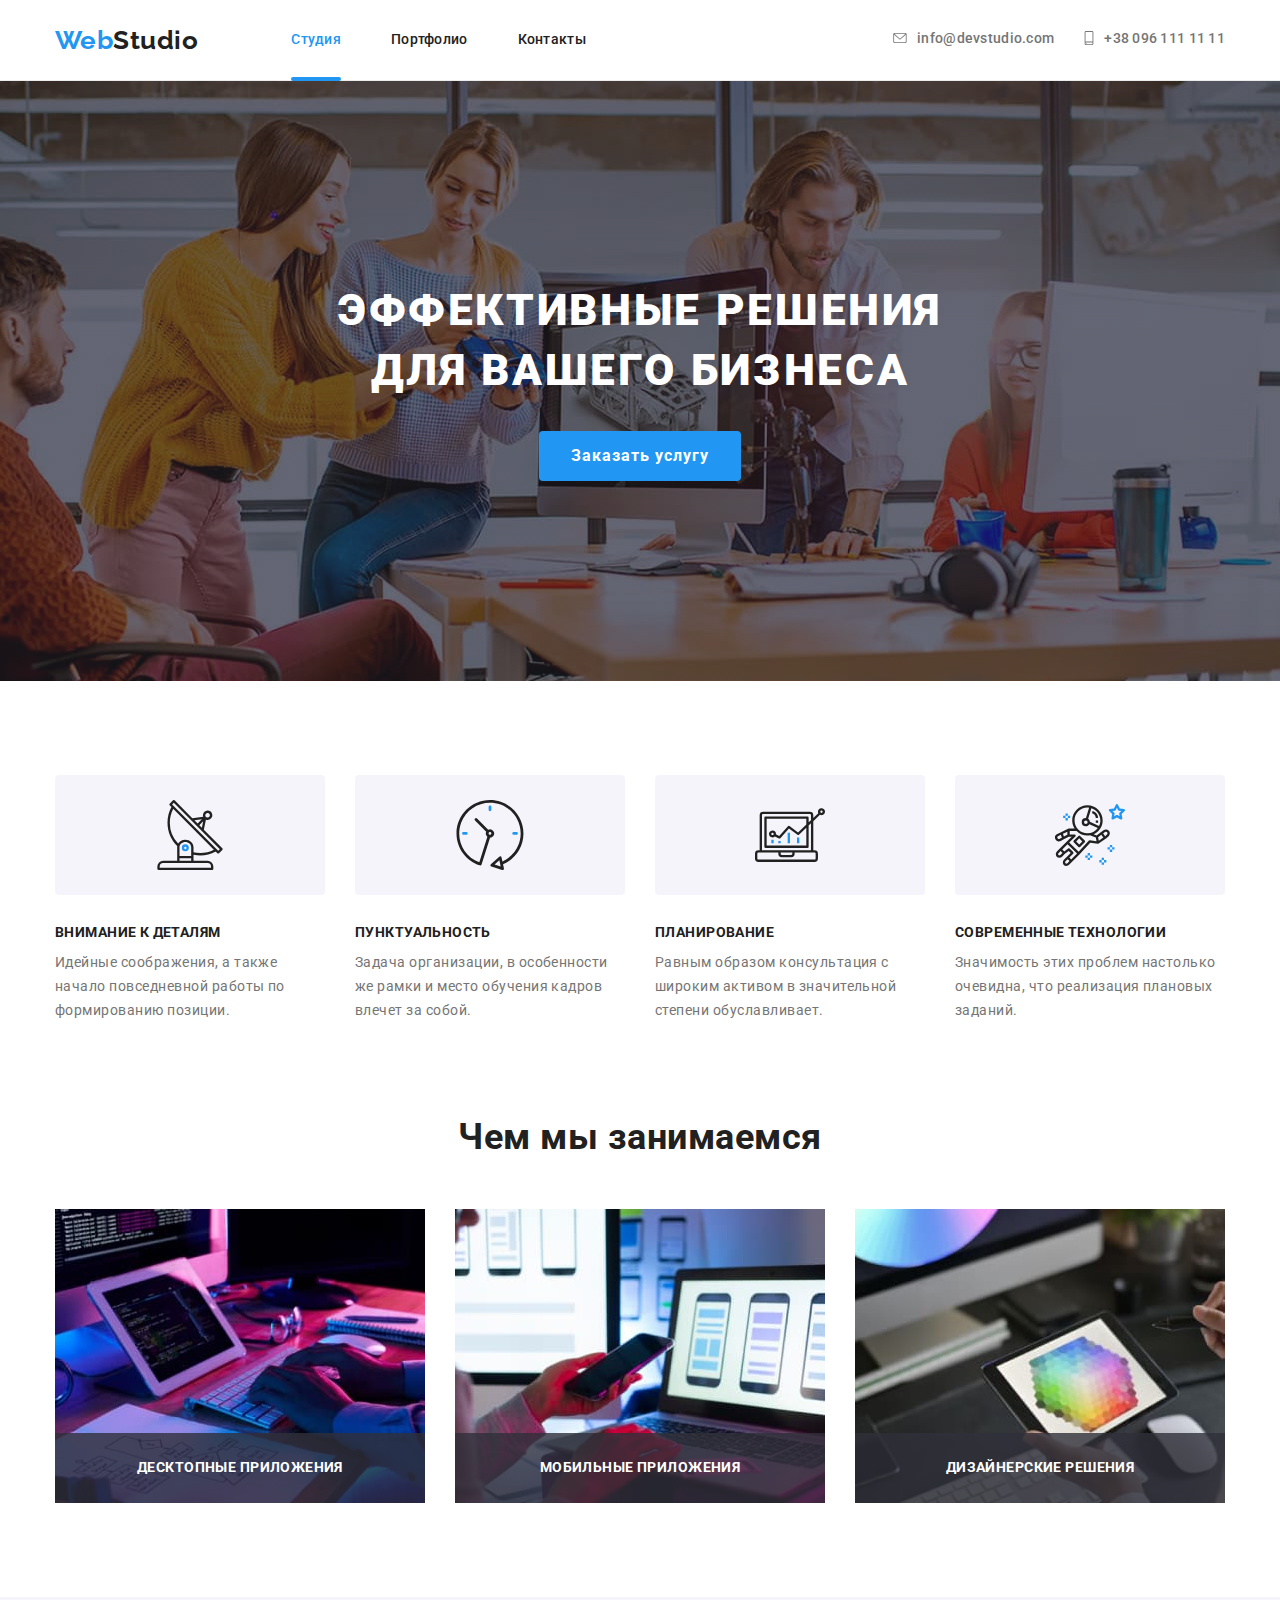
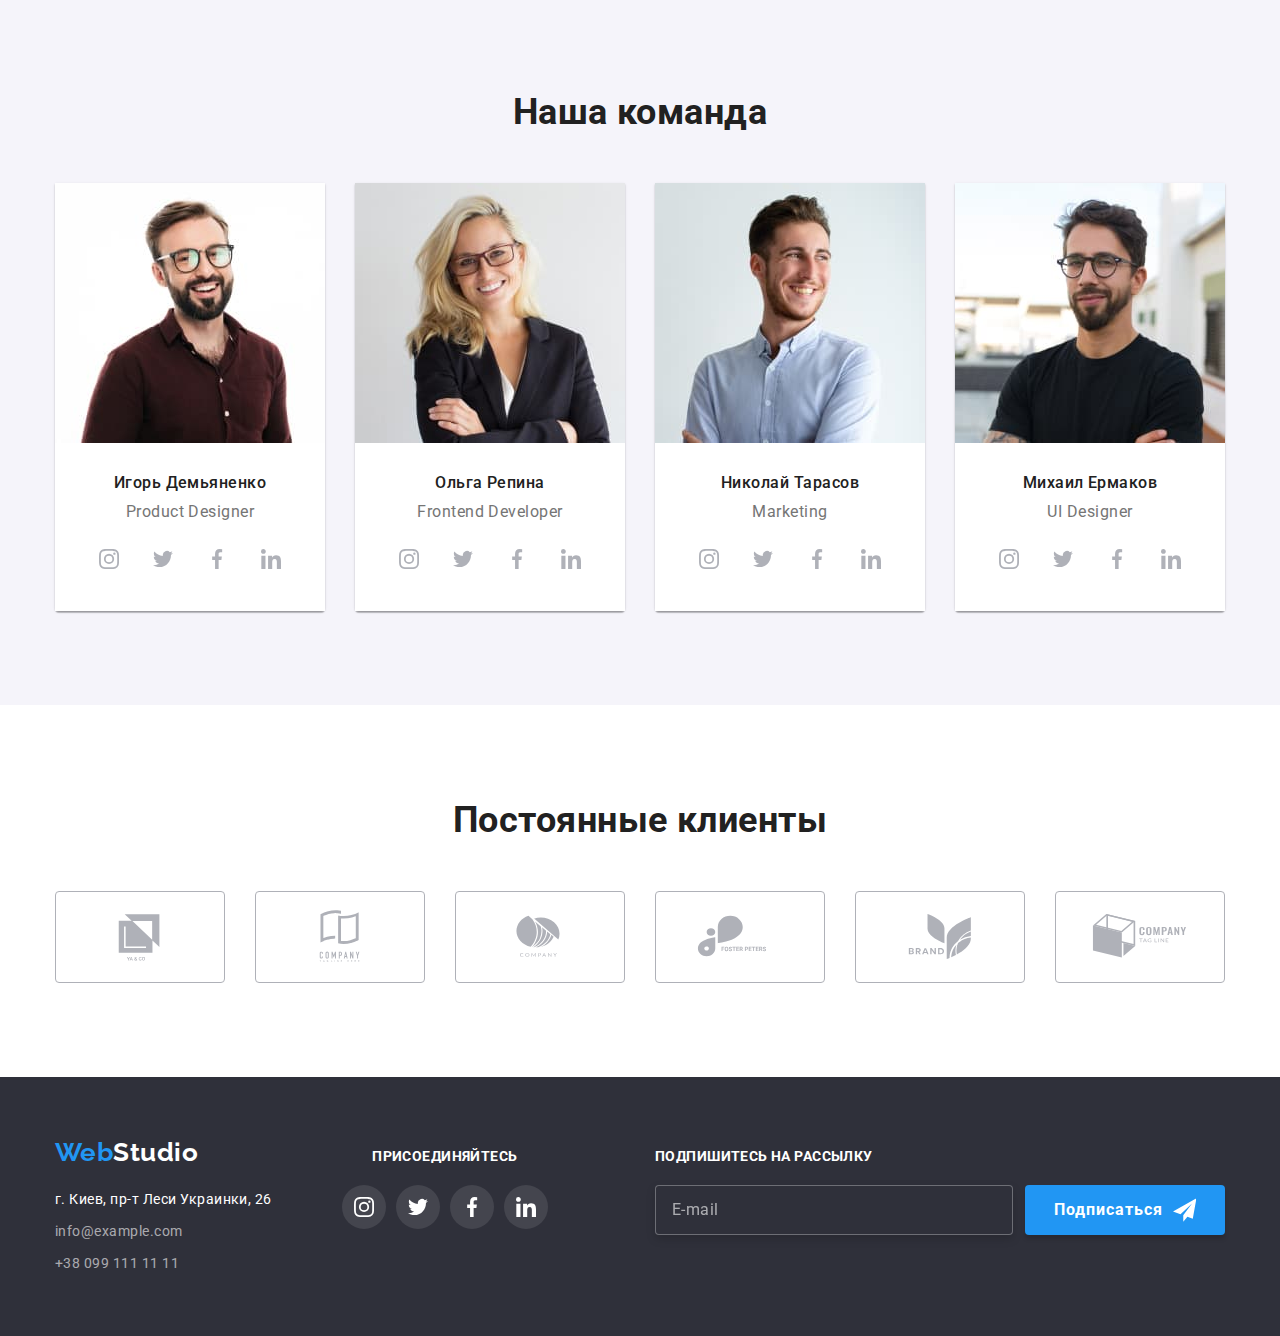
==== commit 3ab63871: "hw-8 исправленная" ====
--- a/index.html
+++ b/index.html
@@ -193,8 +193,6 @@
                     ./images/img-desk/desk-work1-2x.jpg 2x
                   "
                   media="(min-width: 1200px)"
-                  sizes=""
-                  type=""
                 />
                 <img src="./images/img-desk/desk-work1-1x.jpg" alt="work1" />
               </picture>
@@ -210,8 +208,6 @@
                     ./images/img-desk/desk-work2-2x.jpg 2x
                   "
                   media="(min-width: 1200px)"
-                  sizes=""
-                  type=""
                 />
                 <img src="./images/img-desk/desk-work2-1x.jpg" alt="work2" />
               </picture>
@@ -226,8 +222,6 @@
                     ./images/img-desk/desk-work3-2x.jpg 2x
                   "
                   media="(min-width: 1200px)"
-                  sizes=""
-                  type=""
                 />
                 <img src="./images/img-desk/desk-work3-1x.jpg" alt="work3" />
               </picture>
@@ -252,20 +246,14 @@
                     ./images/img-desk/desk-ihor-2x.jpg 2x
                   "
                   media="(min-width: 1200px)"
-                  sizes=""
-                  type=""
                 />
                 <source
                   srcset="./images/img-tab/tab-ihor-1x.jpg 1x, ./images/img-tab/tab-ihor-2x.jpg 2x"
                   media="(min-width: 768px)"
-                  sizes=""
-                  type=""
                 />
                 <source
                   srcset="./images/img-mob/mob-ihor-1x.jpg 1x, ./images/img-mob/mob-ihor-2x.jpg 2x"
                   media="(max-width: 767px)"
-                  sizes=""
-                  type=""
                 />
                 <img src="./images/img-mob/mob-ihor-1x.jpg" alt="ihor" />
               </picture>
@@ -313,20 +301,14 @@
                     ./images/img-desk/desk-olha-2x.jpg 2x
                   "
                   media="(min-width: 1200px)"
-                  sizes=""
-                  type=""
                 />
                 <source
                   srcset="./images/img-tab/tab-olha-1x.jpg 1x, ./images/img-tab/tab-olha-2x.jpg 2x"
                   media="(min-width: 768px)"
-                  sizes=""
-                  type=""
                 />
                 <source
                   srcset="./images/img-mob/mob-olha-1x.jpg 1x, ./images/img-mob/mob-olha-2x.jpg 2x"
                   media="(max-width: 767px)"
-                  sizes=""
-                  type=""
                 />
                 <img src="./images/img-mob/mob-olha-1x.jpg" alt="olha" />
               </picture>
@@ -374,20 +356,14 @@
                     ./images/img-desk/desk-niko-2x.jpg 2x
                   "
                   media="(min-width: 1200px)"
-                  sizes=""
-                  type=""
                 />
                 <source
                   srcset="./images/img-tab/tab-niko-1x.jpg 1x, ./images/img-tab/tab-niko-2x.jpg 2x"
                   media="(min-width: 768px)"
-                  sizes=""
-                  type=""
                 />
                 <source
                   srcset="./images/img-mob/mob-niko-1x.jpg 1x, ./images/img-mob/mob-niko-2x.jpg 2x"
                   media="(max-width: 767px)"
-                  sizes=""
-                  type=""
                 />
                 <img src="./images/img-mob/mob-niko-1x.jpg" alt="niko" />
               </picture>
@@ -435,20 +411,14 @@
                     ./images/img-desk/desk-miha-2x.jpg 2x
                   "
                   media="(min-width: 1200px)"
-                  sizes=""
-                  type=""
                 />
                 <source
                   srcset="./images/img-tab/tab-miha-1x.jpg 1x, ./images/img-tab/tab-miha-2x.jpg 2x"
                   media="(min-width: 768px)"
-                  sizes=""
-                  type=""
                 />
                 <source
                   srcset="./images/img-mob/mob-miha-1x.jpg 1x, ./images/img-mob/mob-miha-2x.jpg 2x"
                   media="(max-width: 767px)"
-                  sizes=""
-                  type=""
                 />
                 <img src="./images/img-mob/mob-miha-1x.jpg" alt="miha" />
               </picture>
@@ -642,7 +612,7 @@
           <ul class="modal-form-list">
             <li class="modal-form-item">
               <label for="name" class="form-label">Имя</label>
-              <input type="text" name="" id="name" />
+              <input type="text" name="name" id="name" />
               <svg class="modal-form-icon">
                 <use href="./images/icons.svg#icon-person-black"></use>
               </svg>
--- a/css/main.min.css
+++ b/css/main.min.css
@@ -1 +1 @@
-:root{--primary-text-color: #212121;--text-color: #757575;--accent-color: #2196f3;--white-color: #ffffff;--bgc-color: #f5f4fa;--bgc-hero-footer: #2f303a;--address-info-footer: rgba(255, 255, 255, 0.6);--social-links-color: #afb1b8;--customers-logo-color: #afb1b8;--cubic: cubic-bezier(0.4, 0, 0.2, 1)}.visually-hidden{position:absolute;white-space:nowrap;width:1px;height:1px;overflow:hidden;border:0;padding:0;clip:rect(0 0 0 0);clip-path:inset(50%);margin:-1px}.section__title--visually-hidden{position:absolute;white-space:nowrap;width:1px;height:1px;overflow:hidden;border:0;padding:0;clip:rect(0 0 0 0);clip-path:inset(50%);margin:-1px}body{color:var(--primary-text-color);background-color:var(--white-color);font-family:roboto,sans-serif;letter-spacing:.03em}ul{padding:0;margin:0;list-style:none}a{text-decoration:none}.no-scroll{overflow:hidden}@media screen and (min-width: 1200px){.blocks{display:flex;align-items:baseline}}.is-hidden{opacity:0;pointer-events:none;visibility:hidden}img{display:block;max-width:100%;height:auto}.header{border-bottom:1px solid #ececec;background-color:var(--white-color)}@media screen and (max-width: 767.98px){.header__container{position:relative;padding:16px 15px}}@media screen and (min-width: 768px){.header__container{display:flex;align-items:center}}.logo{color:var(--accent-color);font-family:"raleway",sans-serif;font-weight:700;font-size:24px;line-height:1.17;text-decoration:none}@media screen and (min-width: 1200px){.logo{font-size:26px;line-height:1.19}}.logo__dark{color:var(--primary-text-color)}@media screen and (max-width: 767.98px){.navigation{display:none}}@media screen and (min-width: 768px){.nav{display:flex;justify-content:center;margin-left:88px}}@media screen and (min-width: 1200px){.nav{margin-left:93px}}@media screen and (min-width: 768px){.nav-mob{display:none}}.nav__item:not(:last-child){margin-right:50px}@media screen and (max-width: 767.98px){.nav__item:not(:last-child){margin-bottom:32px}}.nav__link{position:relative;transition:color 250ms var(--cubic);display:block;color:var(--primary-text-color);font-weight:500;font-size:40px;line-height:1.18;letter-spacing:.02em}@media screen and (max-width: 767.98px){.nav__link--current{color:var(--accent-color)}}@media screen and (min-width: 768px){.nav__link{padding:32px 0;font-size:14px;line-height:1.14}}.nav__link:hover,.nav__link:focus{color:var(--accent-color)}@media screen and (min-width: 768px){.nav__link--current{color:var(--accent-color)}.nav__link--current::after{position:absolute;content:"";height:4px;left:0;right:0;bottom:-1px;background:#2196f3;border-radius:2px}}@media screen and (max-width: 767.98px){.feedback{display:none}}@media screen and (min-width: 768px){.feedback{display:block;direction:column;margin-left:auto;font-size:12px;line-height:1.17}}@media screen and (min-width: 1200px){.feedback{display:flex;margin-left:auto;font-size:14px;line-height:1.14}}.feedback-mob{display:flex;flex-direction:column-reverse;margin-bottom:64px}@media screen and (min-width: 768px){.feedback-mob{display:none}}.feedback-mob__item:not(:first-child){margin-bottom:32px}@media screen and (min-width: 768px){.feedback__item:not(:last-child){margin-bottom:10px}}@media screen and (min-width: 1200px){.feedback__item:not(:last-child){margin-right:30px}}.feedback__link{transition:color 250ms var(--cubic),fill 250ms var(--cubic);color:var(--text-color);font-weight:500;letter-spacing:.02em}.feedback__link:hover,.feedback__link:focus{color:var(--accent-color)}@media screen and (max-width: 767.98px){.feedback__link{font-size:24px;line-height:1.17;margin:0;padding:0}}@media screen and (min-width: 1200px){.feedback__link{display:inline-flex;align-items:center;justify-content:center}}@media screen and (max-width: 767.98px){.feedback__link--other-color{color:var(--accent-color);font-size:34px;line-height:1.18}}.feedback__icons-mail{width:14px;height:10px;margin-right:10px;fill:var(--text-color);transition:color 250ms var(--cubic),fill 250ms var(--cubic)}.feedback__link:hover .feedback__icons-mail,.feedback__link:focus .feedback__icons-mail{fill:var(--accent-color)}@media screen and (max-width: 767.98px){.feedback__icons-mail{display:none}}.feedback__icons-tel{width:10px;height:14px;margin-right:10px;fill:var(--text-color);transition:color 250ms var(--cubic),fill 250ms var(--cubic)}.feedback__link:hover .feedback__icons-tel,.feedback__link:focus .feedback__icons-tel{fill:var(--accent-color)}@media screen and (max-width: 767.98px){.feedback__icons-tel{display:none}}.hero{padding-top:118px;padding-bottom:118px;background-color:var(--bgc-hero-footer);text-align:center}@media screen and (min-width: 1200px){.hero{padding-top:200px;padding-bottom:200px}}.hero--overlay{background-image:linear-gradient(to right, rgba(47, 48, 58, 0.4), rgba(47, 48, 58, 0.4)),url("../../images/img-mob/mob-hero-1x.jpg");background-size:cover;background-position:center;background-repeat:no-repeat}@media screen and (min-device-pixel-ratio: 2),screen and (-webkit-min-device-pixel-ratio: 2),screen and (o-min-device-pixel-ratio: 2/1),screen and (min-resolution: 192dpi),screen and (min-resolution: 2dppx){.hero--overlay{background-image:linear-gradient(to right, rgba(47, 48, 58, 0.4), rgba(47, 48, 58, 0.4)),url("../../images/img-mob/mob-hero-2x.jpg")}}@media screen and (min-width: 768px){.hero--overlay{background-image:linear-gradient(to right, rgba(47, 48, 58, 0.4), rgba(47, 48, 58, 0.4)),url("../../images/img-tab/tab-hero-1x.jpg")}}@media screen and (min-width: 768px)and (min-device-pixel-ratio: 2),screen and (min-width: 768px)and (min-resolution: 192dpi),screen and (min-width: 768px)and (min-resolution: 2dppx){.hero--overlay{background-image:linear-gradient(to right, rgba(47, 48, 58, 0.4), rgba(47, 48, 58, 0.4)),url("../../images/img-tab/tab-hero-2x.jpg")}}@media screen and (min-width: 1200px){.hero--overlay{background-image:linear-gradient(to right, rgba(47, 48, 58, 0.4), rgba(47, 48, 58, 0.4)),url("../../images/img-desk/desk-hero-1x.jpg")}}@media screen and (min-width: 1200px)and (min-device-pixel-ratio: 2),screen and (min-width: 1200px)and (min-resolution: 192dpi),screen and (min-width: 1200px)and (min-resolution: 2dppx){.hero--overlay{background-image:linear-gradient(to right, rgba(47, 48, 58, 0.4), rgba(47, 48, 58, 0.4)),url("../../images/img-desk/desk-hero-2x.jpg")}}.hero__title{margin-top:0;margin-bottom:30px;color:var(--white-color);font-weight:900;font-size:26px;line-height:1.62;letter-spacing:.06em;text-transform:uppercase}@media screen and (min-width: 1200px){.hero__title{font-size:44px;line-height:1.36}}.hero__button{display:inline-block;border:rgba(0,0,0,0);border-radius:4px;padding:10px 32px;min-width:200px;color:var(--white-color);background-color:var(--accent-color);font-family:inherit;font-weight:700;font-size:16px;line-height:1.88;letter-spacing:.06em;cursor:pointer}.filter{display:flex;flex-wrap:wrap;margin-bottom:40px}@media screen and (min-width: 768px){.filter{margin-bottom:30px;justify-content:center}}@media screen and (min-width: 1200px){.filter{margin-bottom:50px}}.filter-item{display:inline-block;border-radius:4px}.filter-item:not(:last-child){margin-right:8px}.filter-item:nth-child(-n+3){margin-bottom:15px}@media screen and (min-width: 768px){.filter-item:nth-child(-n+3){margin-bottom:0}}.filter-button{transition:color 250ms var(--cubic),background-color 250ms var(--cubic),box-shadow 250ms var(--cubic);display:inline-block;border:rgba(0,0,0,0);border-radius:4px;padding:6px 22px;min-width:73px;color:var(--primary-text-color);background-color:var(--bgc-color);font-family:inherit;font-weight:500;font-size:16px;line-height:1.63;text-align:center;letter-spacing:.03em;cursor:pointer}.filter-button:hover,.filter-button:focus{color:var(--white-color);background-color:var(--accent-color);box-shadow:0px 3px 1px rgba(0,0,0,.1),0px 1px 2px rgba(0,0,0,.08),0px 2px 2px rgba(0,0,0,.12)}@media screen and (min-width: 768px){.cards{display:flex;flex-wrap:wrap;margin:-15px}}.cards a{display:block;transition:box-shadow 250ms var(--cubic)}.cards a:hover,.cards a:focus{display:block;box-shadow:0px 1px 1px rgba(0,0,0,.12),0px 4px 4px rgba(0,0,0,.06),1px 4px 6px rgba(0,0,0,.16)}@media screen and (min-width: 768px){.cards a{height:100%}}@media screen and (max-width: 767.98px){.cards-item:not(:last-child){margin-bottom:30px}}@media screen and (min-width: 768px){.cards-item{flex-basis:calc((100% - 60px)/2);margin:15px}}@media screen and (min-width: 1200px){.cards-item{flex-basis:calc((100% - 90px)/3);margin:15px}}.cards-overlay{position:relative;overflow:hidden}.text-overlay{position:absolute;top:0;width:100%;height:100%;margin:0;padding:63px 24px 63px 24px;font-weight:400;font-size:18px;line-height:1.56;letter-spacing:.03em;color:var(--white-color);background-color:rgba(33,150,243,.9);transform:translateY(100%);transition:transform 250ms linear}.cards a:hover .text-overlay,.cards a:focus .text-overlay{transform:translateY(0)}.cards-box{margin:0;padding:20px 24px 20px 24px;background-color:var(--white-color);border:1px solid #eee;border-top:none}@media screen and (min-width: 768px){.cards-box{height:146px;display:flex;flex-direction:column;justify-content:center}}.cards-title{margin-top:0;margin-bottom:4px;color:var(--primary-text-color);font-size:18px;line-height:2;letter-spacing:.06em}.cards-text{margin:0;color:var(--text-color);font-size:16px;line-height:1.88}@media screen and (min-width: 768px){.features{display:flex;flex-wrap:wrap;margin:-15px}}@media screen and (max-width: 767.98px){.features__item:not(:last-child){margin-bottom:30px}}@media screen and (min-width: 768px){.features__item{margin:15px;flex-basis:calc((100% - 60px)/2)}}@media screen and (min-width: 1200px){.features__item{flex-basis:calc((100% - 120px)/4)}}.features__title{margin-top:0;margin-bottom:10px;color:var(--primary-text-color);font-size:14px;line-height:1.14;letter-spacing:.03em;text-transform:uppercase}@media screen and (max-width: 767.98px){.features__title{text-align:center}}.features__box{display:flex;margin-bottom:30px;height:120px;justify-content:center;align-items:center;background-color:var(--bgc-color);border-radius:4px}.features__icon{width:70px;height:70px}.features__text{margin-top:0;margin-bottom:0;color:var(--text-color);font-size:14px;line-height:1.71}.works{display:flex}.works__item{position:relative;width:370px}.works__item::before{position:absolute;content:"";width:100%;height:70px;bottom:0;background-color:rgba(47,48,58,.8)}.works__item:not(:first-child){margin-left:30px}.works__image{display:block;max-width:100%;height:auto}.works__text{position:absolute;bottom:27px;left:50%;transform:translateX(-50%);margin:0;display:flex;width:100%;justify-content:center;text-align:center;font-weight:700;font-size:14px;line-height:1.14;text-align:center;letter-spacing:.03em;text-transform:uppercase;color:var(--white-color)}@media screen and (min-width: 768px){.team{display:flex;flex-wrap:wrap;margin:-15px}}.team__item{box-shadow:0px 1px 3px rgba(0,0,0,.12),0px 1px 1px rgba(0,0,0,.14),0px 2px 1px rgba(0,0,0,.2);border-radius:0px 0px 4px 4px}@media screen and (max-width: 767.98px){.team__item:not(:last-child){margin-bottom:30px}}@media screen and (min-width: 768px){.team__item{margin:15px;flex-basis:calc((100% - 60px)/2)}}@media screen and (min-width: 1200px){.team__item{flex-basis:calc((100% - 120px)/4)}}.team__image{margin-bottom:0}.team__box{margin:0;padding:30px;text-align:center;background-color:var(--white-color)}.team__title{margin:0;margin-bottom:10px;color:var(--primary-text-color);font-weight:500;font-size:16px;line-height:1.19}@media screen and (max-width: 767.98px){.team__title{text-align:center}}.team__text{margin:0;margin-bottom:16px;padding:0;color:var(--text-color);font-size:16px;line-height:1.19}.soc-links{display:flex;justify-content:center}.soc-links a{transition:background-color 250ms var(--cubic);width:44px;height:44px;color:var(--social-links-color);background-color:var(--white-color);border-radius:50%;display:flex;align-items:center;justify-content:center}.soc-links a:hover,.soc-links a:focus{background-color:var(--accent-color)}.soc-links__item+.soc-links__item{margin-left:10px}.soc-links__icons{transition:fill 250ms var(--cubic);width:20px;height:20px;fill:var(--social-links-color)}.soc-links a:hover .soc-links__icons,.soc-links a:focus .soc-links__icons{fill:#fff}.customers{display:flex;flex-wrap:wrap;margin:-15px}.customers__item{height:92px;margin:15px;flex-basis:calc((100% - 60px)/2)}@media screen and (min-width: 768px){.customers__item{flex-basis:calc((100% - 90px)/3)}}@media screen and (min-width: 1200px){.customers__item{flex-basis:calc((100% - 180px)/6)}}.customers__link{width:100%;height:100%;display:flex;align-items:center;justify-content:center;fill:var(--customers-logo-color);border:1px solid var(--customers-logo-color);border-radius:4px;transition:border-color 250ms var(--cubic)}.customers__link:hover,.customers__link:focus{border-color:var(--accent-color)}.customers__icon{transition:fill 250ms var(--cubic);width:106px;height:60px;fill:var(--customers-logo-color)}.customers__link:hover .customers__icon,.customers__link:focus .customers__icon{fill:var(--accent-color)}.footer{padding-top:60px;padding-bottom:60px;background-color:var(--bgc-hero-footer)}.address-block{flex-grow:1}.logo-bottom{margin-bottom:20px;color:var(--accent-color);font-family:"raleway",sans-serif;font-weight:700;font-size:24px;line-height:1.17;text-decoration:none;text-align:center}@media screen and (min-width: 1200px){.logo-bottom{text-align:left;font-size:26px;line-height:1.19}}.logo-light{color:var(--white-color)}.contacts{display:block;font-style:normal;font-size:14px;line-height:1.71}@media screen and (min-width: 1200px){.contacts{margin-bottom:0}}.contacts a{color:var(--address-info-footer)}.contacts a.address{display:inline-block;color:var(--white-color)}.contacts-item{text-align:center}.contacts-item:not(:last-child){margin-bottom:8px}@media screen and (min-width: 1200px){.contacts-item{text-align:left}}@media screen and (max-width: 767.98px){.footer-box-one{margin-bottom:60px}}@media screen and (min-width: 768px)and (max-width: 1199.98px){.footer-box-one{display:inline-block;justify-content:space-between;align-items:center}}@media screen and (min-width: 768px)and (max-width: 1199.98px){.footer-box-two{display:flex;justify-content:space-between;align-items:center}}.footer-boxes{margin-bottom:60px}@media screen and (min-width: 768px){.footer-boxes{display:flex;justify-content:space-between;align-items:baseline;margin-left:61px;margin-right:74px}}@media screen and (min-width: 1200px){.footer-boxes{margin:0}}.container{padding-left:15px;padding-right:15px}@media screen and (min-width: 480px){.container{width:480px;margin:0 auto}}@media screen and (min-width: 768px){.container{width:768px}}@media screen and (min-width: 1200px){.container{width:1200px}}.section{padding-top:60px;padding-bottom:60px}@media screen and (min-width: 1200px){.section{padding-top:94px;padding-bottom:94px}}.section--no-padding-top{padding-top:0px}@media screen and (max-width: 1199.98px){.section--no-padding-top{display:none}}.section--other-background{background-color:var(--bgc-color)}.section__title{margin-top:0;margin-bottom:30px;color:var(--primary-text-color);font-size:28px;line-height:1.18;text-align:center}@media screen and (min-width: 1200px){.section__title{font-size:36px;line-height:1.17;margin-bottom:50px}}@media screen and (max-width: 767.98px){.soc-block{margin:0;display:block;align-items:center;justify-content:center}}@media screen and (min-width: 768px){.soc-block{width:206px;height:80px}}@media screen and (min-width: 1200px){.soc-block{margin-left:70px}}.soc-block .title{margin:0;margin-bottom:20px;font-weight:700;font-size:14px;line-height:1.14;letter-spacing:.03em;text-transform:uppercase;color:var(--white-color);text-align:center}.soc-block a{transition:background-color 250ms var(--cubic);width:44px;height:44px;border-radius:50%;display:flex;justify-content:center;align-items:center;background-color:rgba(255,255,255,.1)}.soc-block a:hover,.soc-block a:focus{background-color:var(--accent-color)}.soc-block-list{display:flex;align-items:center;justify-content:center}@media screen and (min-width: 1200px){.soc-block-list{margin-bottom:0}}.soc-block-item+.soc-block-item{margin-left:10px}.soc-block-icons{width:20px;height:20px;fill:var(--white-color)}@media screen and (min-width: 1200px){.subscription-block{margin-left:auto;width:570px}}.subscription-block .title{margin:0;display:block;margin-bottom:20px;font-weight:700;font-size:14px;line-height:1.14;letter-spacing:.03em;text-transform:uppercase;color:#fff;text-align:center}@media screen and (min-width: 1200px){.subscription-block .title{text-align:left}}@media screen and (min-width: 1200px){.footer-form{display:flex}}@media screen and (min-width: 1200px){.footer-field{margin-right:12px}}.footer-field input{margin-bottom:20px;width:100%;height:50px;padding:15px 16px;border:1px solid rgba(255,255,255,.3);outline:none;filter:drop-shadow(0px 4px 4px rgba(0, 0, 0, 0.15));border-radius:4px;color:rgba(255,255,255,.6);background-color:var(--bgc-hero-footer)}@media screen and (min-width: 768px){.footer-field input{width:450px;display:block;margin-left:auto;margin-right:auto}}@media screen and (min-width: 1200px){.footer-field input{width:358px;height:50px}}.footer-field input::placeholder{font-weight:400;font-size:16px;line-height:1.25;display:inline-flex;align-items:center;letter-spacing:.03em;color:rgba(255,255,255,.6)}.footer-form-btn{width:200px;height:50px;margin:0 auto;padding:10px 29px;display:flex;text-align:center;align-items:center;justify-content:center;font-weight:700;font-size:16px;line-height:1.89;letter-spacing:.06em;color:var(--white-color);background-color:var(--accent-color);box-shadow:0px 4px 4px rgba(0,0,0,.15);border-radius:4px;border:none;cursor:pointer}.send-btn{width:24px;height:24px;margin-left:10px}.backdrop{position:fixed;width:100%;height:100%;top:0;background-color:rgba(0,0,0,.2);transition:opacity 500ms var(--cubic),visibility 500ms var(--cubic)}.modal{background-color:#fff;box-shadow:0px 1px 3px rgba(0,0,0,.12),0px 1px 1px rgba(0,0,0,.14),0px 2px 1px rgba(0,0,0,.2);border-radius:4px;position:absolute;top:50%;left:50%;transition:transform 500ms;transform:translate(-50%, -50%) scale(1) rotate(0)}.backdrop.is-hidden .modal{transform:translate(0) scale(0.3) rotate(-360deg)}.modal-close-btn{position:absolute;top:8px;right:8px;width:30px;height:30px;cursor:pointer;background:var(--white-color);border:1px solid rgba(0,0,0,.1);border-radius:50%;display:flex;justify-content:center;align-items:center}.modal-icons{width:18px;height:18px;fill:#000;transition:fill 250ms var(--cubic)}.modal-close-btn:hover .modal-icons,.modal-close-btn:focus .modal-icons{fill:var(--accent-color)}.modal-form{width:450px;padding:40px;margin-left:auto;margin-right:auto}@media screen and (min-width: 1200px){.modal-form{width:528px;height:581px}}.modal-form-title{display:flex;flex-wrap:wrap;margin-bottom:12px;font-weight:700;font-size:20px;line-height:1.15;text-align:center;letter-spacing:.03em;color:var(--primary-text-color)}@media screen and (min-width: 1200px){.modal-form-title{display:block}}.modal-form-list{margin-bottom:10px}.modal-form-item{position:relative;margin:0;display:flex;flex-direction:column}.modal-form-item:not(:last-child){margin-bottom:10px}.modal-form-item input{width:370px;height:40px;padding:11px 12px 11px 42px;font-weight:400;font-size:12px;line-height:1.17;letter-spacing:.01em;border:1px solid rgba(33,33,33,.2);border-radius:4px;outline:none;cursor:pointer;transition:border 250ms var(--cubic)}.modal-form-item input:focus{border:1px solid var(--accent-color);border-radius:4px;cursor:pointer}@media screen and (min-width: 1200px){.modal-form-item input{width:448px;height:40px}}.form-label{margin-bottom:4px;font-weight:400;font-size:12px;line-height:1.17;letter-spacing:.01em;color:var(--text-color)}.modal-form-icon{position:absolute;width:18px;height:18px;top:50%;left:12px}.modal-form-item input:focus+.modal-form-icon{fill:#2196f3;transition:fill 250ms var(--cubic)}.form-field{margin:0;margin-bottom:20px;display:flex;flex-direction:column}.form-field::placeholder{font-weight:400;font-size:14px;line-height:16px;letter-spacing:.01em;color:rgba(117,117,117,.5)}.form-field.group{display:flex;align-items:center;justify-content:center;margin-bottom:30px}.modal-form-comment{width:370px;height:120px;padding:12px 16px;font-weight:400;font-size:12px;line-height:1.17;letter-spacing:.01em;border:1px solid rgba(33,33,33,.2);border-radius:4px;resize:none;outline:none;cursor:pointer;transition:border-color 250ms var(--cubic)}.modal-form-comment:focus{border-color:var(--accent-color)}@media screen and (min-width: 1200px){.modal-form-comment{width:448px}}.checkbox--visually-hidden{position:absolute;white-space:nowrap;width:1px;height:1px;overflow:hidden;border:0;padding:0;clip:rect(0 0 0 0);clip-path:inset(50%);margin:-1px}.agreement-label{display:flex;align-items:center;justify-content:center;font-weight:400;font-size:12px;line-height:1.17;letter-spacing:.03em;color:var(--text-color)}@media screen and (min-width: 1200px){.agreement-label{font-size:14px;line-height:1.71}}.agreement-label a{color:var(--accent-color)}.modal-check{width:16px;height:15px;margin-right:8.4px;display:flex;align-items:center;justify-content:center;fill:rgba(0,0,0,0);border:2px solid var(--primary-text-color);border-radius:2px;transition:all 250ms var(--cubic)}.checkbox:checked+.agreement-label span{background-color:var(--accent-color);border:rgba(0,0,0,0)}.checkbox:focus+.agreement-label span{border-color:var(--accent-color)}.checkbox:checked+.agreement-label .icon-check{fill:var(--white-color)}.modal-form-btn{width:200px;height:50px;margin-left:auto;margin-right:auto;padding:10px 55px;display:flex;text-align:center;font-weight:700;font-size:16px;line-height:1.89;letter-spacing:.06em;color:var(--white-color);background-color:var(--accent-color);box-shadow:0px 4px 4px rgba(0,0,0,.15);border-radius:4px;border:none;cursor:pointer}.mobile-menu{display:flex;flex-direction:column;justify-content:space-between}@media screen and (max-width: 767.98px){.mobile-menu{position:fixed;top:0;left:0;padding:48px 40px;width:100%;height:100%;background-color:var(--white-color);transform:translateX(100%)}.mobile-menu.is-open{z-index:1;transform:translateX(0);transition:transform 250ms cubic-bezier(0.4, 0, 0.2, 1)}}.mob-menu-open-btn{position:absolute;top:10px;right:15px;padding:0;background-color:var(--white-color);border:none}@media screen and (min-width: 768px){.mob-menu-open-btn{display:none}}.mob-menu-open-icon{width:40px;height:40px}.mob-menu-open-icon:hover,.mob-menu-open-icon:focus{fill:var(--accent-color)}.mob-menu-close-btn{position:absolute;top:10px;right:15px;padding:0;background-color:var(--white-color);border:none;cursor:pointer}@media screen and (min-width: 768px){.mob-menu-close-btn{display:none}}.mob-menu-close-icon{width:40px;height:40px}.mob-menu-close-icon:hover,.mob-menu-close-icon:focus{fill:var(--accent-color)}.mob-soc{display:flex}@media screen and (min-width: 768px){.mob-soc{display:none}}.mob-soc__item{display:flex;align-items:center;font-family:"Roboto";font-style:normal;font-weight:500;font-size:18px;line-height:1.22;letter-spacing:.02em}.mob-soc__item:not(:last-child){border-right:1px solid rgba(33,33,33,.2);padding-right:10px}.mob-soc__item:not(:first-child){padding-left:10px}.mob-soc__link{color:#2196f3}@media screen and (max-width: 480px){.mob-soc__link{font-size:4vw}}.feedback-mob__link{color:var(--text-color)}.feedback-mob__link--other-color{font-size:34px;line-height:1.18;color:#2196f3}/*# sourceMappingURL=main.min.css.map */+:root{--primary-text-color: #212121;--text-color: #757575;--accent-color: #2196f3;--white-color: #ffffff;--bgc-color: #f5f4fa;--bgc-hero-footer: #2f303a;--address-info-footer: rgba(255, 255, 255, 0.6);--social-links-color: #afb1b8;--customers-logo-color: #afb1b8;--cubic: cubic-bezier(0.4, 0, 0.2, 1)}.visually-hidden{position:absolute;white-space:nowrap;width:1px;height:1px;overflow:hidden;border:0;padding:0;clip:rect(0 0 0 0);clip-path:inset(50%);margin:-1px}.section__title--visually-hidden{position:absolute;white-space:nowrap;width:1px;height:1px;overflow:hidden;border:0;padding:0;clip:rect(0 0 0 0);clip-path:inset(50%);margin:-1px}body{color:var(--primary-text-color);background-color:var(--white-color);font-family:roboto,sans-serif;letter-spacing:.03em}ul{padding:0;margin:0;list-style:none}a{text-decoration:none}.no-scroll{overflow:hidden}@media screen and (min-width: 1200px){.blocks{display:flex;align-items:baseline}}.is-hidden{opacity:0;pointer-events:none;visibility:hidden}img{display:block;max-width:100%;height:auto}.header{border-bottom:1px solid #ececec;background-color:var(--white-color)}@media screen and (max-width: 767.98px){.header__container{position:relative;padding:16px 15px}}@media screen and (min-width: 768px){.header__container{display:flex;align-items:center}}.logo{color:var(--accent-color);font-family:"raleway",sans-serif;font-weight:700;font-size:24px;line-height:1.17;text-decoration:none}@media screen and (min-width: 1200px){.logo{font-size:26px;line-height:1.19}}.logo__dark{color:var(--primary-text-color)}@media screen and (max-width: 767.98px){.navigation{display:none}}@media screen and (min-width: 768px){.navigation{margin-left:88px}}@media screen and (min-width: 1200px){.navigation{margin-left:93px}}@media screen and (min-width: 768px){.nav{display:flex;justify-content:center}}@media screen and (min-width: 768px){.nav-mob{display:none}}.nav__item:not(:last-child){margin-right:50px}@media screen and (max-width: 767.98px){.nav__item:not(:last-child){margin-bottom:32px}}.nav__link{position:relative;transition:color 250ms var(--cubic);display:block;color:var(--primary-text-color);font-weight:500;font-size:40px;line-height:1.18;letter-spacing:.02em}@media screen and (max-width: 767.98px){.nav__link--current{color:var(--accent-color)}}@media screen and (min-width: 768px){.nav__link{padding:32px 0;font-size:14px;line-height:1.14}}.nav__link:hover,.nav__link:focus{color:var(--accent-color)}@media screen and (min-width: 768px){.nav__link--current{color:var(--accent-color)}.nav__link--current::after{position:absolute;content:"";height:4px;left:0;right:0;bottom:-1px;background:#2196f3;border-radius:2px}}@media screen and (max-width: 767.98px){.feedback{display:none}}@media screen and (min-width: 768px){.feedback{display:block;direction:column;margin-left:auto;font-size:12px;line-height:1.17}}@media screen and (min-width: 1200px){.feedback{display:flex;margin-left:auto;font-size:14px;line-height:1.14}}.feedback-mob{display:flex;flex-direction:column-reverse;margin-bottom:64px}@media screen and (min-width: 768px){.feedback-mob{display:none}}.feedback-mob__item:not(:first-child){margin-bottom:32px}@media screen and (min-width: 768px){.feedback__item:not(:last-child){margin-bottom:10px}}@media screen and (min-width: 1200px){.feedback__item:not(:last-child){margin-right:30px;margin-bottom:0}}.feedback__link{transition:color 250ms var(--cubic),fill 250ms var(--cubic);color:var(--text-color);font-weight:500;letter-spacing:.02em}.feedback__link:hover,.feedback__link:focus{color:var(--accent-color)}@media screen and (max-width: 767.98px){.feedback__link{font-size:24px;line-height:1.17;margin:0;padding:0}}@media screen and (min-width: 1200px){.feedback__link{display:inline-flex;align-items:center;justify-content:center}}@media screen and (max-width: 767.98px){.feedback__link--other-color{color:var(--accent-color);font-size:34px;line-height:1.18}}.feedback__icons-mail{width:14px;height:10px;margin-right:10px;fill:var(--text-color);transition:color 250ms var(--cubic),fill 250ms var(--cubic)}.feedback__link:hover .feedback__icons-mail,.feedback__link:focus .feedback__icons-mail{fill:var(--accent-color)}@media screen and (max-width: 767.98px){.feedback__icons-mail{display:none}}.feedback__icons-tel{width:10px;height:14px;margin-right:10px;fill:var(--text-color);transition:color 250ms var(--cubic),fill 250ms var(--cubic)}.feedback__link:hover .feedback__icons-tel,.feedback__link:focus .feedback__icons-tel{fill:var(--accent-color)}@media screen and (max-width: 767.98px){.feedback__icons-tel{display:none}}.hero{max-width:1600px;margin-left:auto;margin-right:auto;padding-top:118px;padding-bottom:118px;background-color:var(--bgc-hero-footer);text-align:center}@media screen and (min-width: 1200px){.hero{padding-top:200px;padding-bottom:200px}}.hero--overlay{background-image:linear-gradient(to right, rgba(47, 48, 58, 0.4), rgba(47, 48, 58, 0.4)),url("../images/img-mob/mob-hero-1x.jpg");background-size:cover;background-position:center;background-repeat:no-repeat}@media screen and (min-device-pixel-ratio: 2),screen and (-webkit-min-device-pixel-ratio: 2),screen and (o-min-device-pixel-ratio: 2/1),screen and (min-resolution: 192dpi),screen and (min-resolution: 2dppx){.hero--overlay{background-image:linear-gradient(to right, rgba(47, 48, 58, 0.4), rgba(47, 48, 58, 0.4)),url("../images/img-mob/mob-hero-2x.jpg")}}@media screen and (min-width: 768px){.hero--overlay{background-image:linear-gradient(to right, rgba(47, 48, 58, 0.4), rgba(47, 48, 58, 0.4)),url("../images/img-tab/tab-hero-1x.jpg")}}@media screen and (min-width: 768px)and (min-device-pixel-ratio: 2),screen and (min-width: 768px)and (min-resolution: 192dpi),screen and (min-width: 768px)and (min-resolution: 2dppx){.hero--overlay{background-image:linear-gradient(to right, rgba(47, 48, 58, 0.4), rgba(47, 48, 58, 0.4)),url("../images/img-tab/tab-hero-2x.jpg")}}@media screen and (min-width: 1200px){.hero--overlay{background-image:linear-gradient(to right, rgba(47, 48, 58, 0.4), rgba(47, 48, 58, 0.4)),url("../images/img-desk/desk-hero-1x.jpg")}}@media screen and (min-width: 1200px)and (min-device-pixel-ratio: 2),screen and (min-width: 1200px)and (min-resolution: 192dpi),screen and (min-width: 1200px)and (min-resolution: 2dppx){.hero--overlay{background-image:linear-gradient(to right, rgba(47, 48, 58, 0.4), rgba(47, 48, 58, 0.4)),url("../images/img-desk/desk-hero-2x.jpg")}}.hero__title{margin-top:0;margin-bottom:30px;color:var(--white-color);font-weight:900;font-size:26px;line-height:1.62;letter-spacing:.06em;text-transform:uppercase}@media screen and (min-width: 1200px){.hero__title{font-size:44px;line-height:1.36}}.hero__button{display:inline-block;border:rgba(0,0,0,0);border-radius:4px;padding:10px 32px;min-width:200px;color:var(--white-color);background-color:var(--accent-color);font-family:inherit;font-weight:700;font-size:16px;line-height:1.88;letter-spacing:.06em;cursor:pointer}.filter{display:flex;flex-wrap:wrap;margin-bottom:40px}@media screen and (min-width: 768px){.filter{margin-bottom:30px;justify-content:center}}@media screen and (min-width: 1200px){.filter{margin-bottom:50px}}.filter-item{display:inline-block;border-radius:4px}.filter-item:not(:last-child){margin-right:8px}.filter-item:nth-child(-n+3){margin-bottom:15px}@media screen and (min-width: 768px){.filter-item:nth-child(-n+3){margin-bottom:0}}.filter-button{transition:color 250ms var(--cubic),background-color 250ms var(--cubic),box-shadow 250ms var(--cubic);display:inline-block;border:rgba(0,0,0,0);border-radius:4px;padding:6px 22px;min-width:73px;color:var(--primary-text-color);background-color:var(--bgc-color);font-family:inherit;font-weight:500;font-size:16px;line-height:1.63;text-align:center;letter-spacing:.03em;cursor:pointer}.filter-button:hover,.filter-button:focus{color:var(--white-color);background-color:var(--accent-color);box-shadow:0px 3px 1px rgba(0,0,0,.1),0px 1px 2px rgba(0,0,0,.08),0px 2px 2px rgba(0,0,0,.12)}@media screen and (min-width: 768px){.cards{display:flex;flex-wrap:wrap;margin:-15px}}.cards a{display:block;transition:box-shadow 250ms var(--cubic)}.cards a:hover,.cards a:focus{display:block;box-shadow:0px 1px 1px rgba(0,0,0,.12),0px 4px 4px rgba(0,0,0,.06),1px 4px 6px rgba(0,0,0,.16)}@media screen and (min-width: 768px){.cards a{height:100%;display:flex;flex-direction:column}}@media screen and (max-width: 767.98px){.cards-item:not(:last-child){margin-bottom:30px}}@media screen and (min-width: 768px){.cards-item{flex-basis:calc((100% - 60px)/2);margin:15px}}@media screen and (min-width: 1200px){.cards-item{flex-basis:calc((100% - 90px)/3);margin:15px}}.cards-overlay{position:relative;overflow:hidden}.text-overlay{position:absolute;top:0;width:100%;height:100%;margin:0;padding:63px 24px 63px 24px;font-weight:400;font-size:18px;line-height:1.56;letter-spacing:.03em;color:var(--white-color);background-color:rgba(33,150,243,.9);transform:translateY(100%);transition:transform 250ms linear}.cards a:hover .text-overlay,.cards a:focus .text-overlay{transform:translateY(0)}.cards-box{margin:0;padding:20px 24px 20px 24px;background-color:var(--white-color);border:1px solid #eee;border-top:none}@media screen and (min-width: 768px){.cards-box{flex-grow:1}}.cards-title{margin-top:0;margin-bottom:4px;color:var(--primary-text-color);font-size:18px;line-height:2;letter-spacing:.06em}.cards-text{margin:0;color:var(--text-color);font-size:16px;line-height:1.88}@media screen and (min-width: 768px){.features{display:flex;flex-wrap:wrap;margin:-15px}}@media screen and (max-width: 767.98px){.features__item:not(:last-child){margin-bottom:30px}}@media screen and (min-width: 768px){.features__item{margin:15px;flex-basis:calc((100% - 60px)/2)}}@media screen and (min-width: 1200px){.features__item{flex-basis:calc((100% - 120px)/4)}}.features__title{margin-top:0;margin-bottom:10px;color:var(--primary-text-color);font-size:14px;line-height:1.14;letter-spacing:.03em;text-transform:uppercase}@media screen and (max-width: 767.98px){.features__title{text-align:center}}.features__box{display:flex;margin-bottom:30px;height:120px;justify-content:center;align-items:center;background-color:var(--bgc-color);border-radius:4px}.features__icon{width:70px;height:70px}.features__text{margin-top:0;margin-bottom:0;color:var(--text-color);font-size:14px;line-height:1.71}.works{display:flex}.works__item{position:relative;width:370px}.works__item::before{position:absolute;content:"";width:100%;height:70px;bottom:0;background-color:rgba(47,48,58,.8)}.works__item:not(:first-child){margin-left:30px}.works__image{display:block;max-width:100%;height:auto}.works__text{position:absolute;bottom:27px;left:50%;transform:translateX(-50%);margin:0;display:flex;width:100%;justify-content:center;text-align:center;font-weight:700;font-size:14px;line-height:1.14;text-align:center;letter-spacing:.03em;text-transform:uppercase;color:var(--white-color)}@media screen and (min-width: 768px){.team{display:flex;flex-wrap:wrap;margin:-15px}}.team__item{box-shadow:0px 1px 3px rgba(0,0,0,.12),0px 1px 1px rgba(0,0,0,.14),0px 2px 1px rgba(0,0,0,.2);border-radius:0px 0px 4px 4px}@media screen and (max-width: 767.98px){.team__item:not(:last-child){margin-bottom:30px}}@media screen and (min-width: 768px){.team__item{margin:15px;flex-basis:calc((100% - 60px)/2)}}@media screen and (min-width: 1200px){.team__item{flex-basis:calc((100% - 120px)/4)}}.team__image{margin-bottom:0}.team__box{margin:0;padding:30px;text-align:center;background-color:var(--white-color)}.team__title{margin:0;margin-bottom:10px;color:var(--primary-text-color);font-weight:500;font-size:16px;line-height:1.19}@media screen and (max-width: 767.98px){.team__title{text-align:center}}.team__text{margin:0;margin-bottom:16px;padding:0;color:var(--text-color);font-size:16px;line-height:1.19}.soc-links{display:flex;justify-content:center}.soc-links a{transition:background-color 250ms var(--cubic);width:44px;height:44px;color:var(--social-links-color);background-color:var(--white-color);border-radius:50%;display:flex;align-items:center;justify-content:center}.soc-links a:hover,.soc-links a:focus{background-color:var(--accent-color)}.soc-links__item+.soc-links__item{margin-left:10px}.soc-links__icons{transition:fill 250ms var(--cubic);width:20px;height:20px;fill:var(--social-links-color)}.soc-links a:hover .soc-links__icons,.soc-links a:focus .soc-links__icons{fill:#fff}.customers{display:flex;flex-wrap:wrap;margin:-15px}.customers__item{height:92px;margin:15px;flex-basis:calc((100% - 60px)/2)}@media screen and (min-width: 768px){.customers__item{flex-basis:calc((100% - 90px)/3)}}@media screen and (min-width: 1200px){.customers__item{flex-basis:calc((100% - 180px)/6)}}.customers__link{width:100%;height:100%;display:flex;align-items:center;justify-content:center;fill:var(--customers-logo-color);border:1px solid var(--customers-logo-color);border-radius:4px;transition:border-color 250ms var(--cubic)}.customers__link:hover,.customers__link:focus{border-color:var(--accent-color)}.customers__icon{transition:fill 250ms var(--cubic);width:106px;height:60px;fill:var(--customers-logo-color)}.customers__link:hover .customers__icon,.customers__link:focus .customers__icon{fill:var(--accent-color)}.footer{padding-top:60px;padding-bottom:60px;background-color:var(--bgc-hero-footer)}.address-block{flex-grow:1}.logo-bottom{margin-bottom:20px;color:var(--accent-color);font-family:"raleway",sans-serif;font-weight:700;font-size:24px;line-height:1.17;text-decoration:none;text-align:center}@media screen and (min-width: 1200px){.logo-bottom{text-align:left;font-size:26px;line-height:1.19}}.logo-light{color:var(--white-color)}.contacts{display:block;font-style:normal;font-size:14px;line-height:1.71}@media screen and (min-width: 1200px){.contacts{margin-bottom:0}}.contacts a{color:var(--address-info-footer)}.contacts a.address{display:inline-block;color:var(--white-color)}.contacts-item{text-align:center}.contacts-item:not(:last-child){margin-bottom:8px}@media screen and (min-width: 1200px){.contacts-item{text-align:left}}@media screen and (max-width: 767.98px){.footer-box-one{margin-bottom:60px}}@media screen and (min-width: 768px)and (max-width: 1199.98px){.footer-box-one{display:inline-block;justify-content:space-between;align-items:center}}@media screen and (min-width: 768px)and (max-width: 1199.98px){.footer-box-two{display:flex;justify-content:space-between;align-items:center}}@media screen and (min-width: 1200px){.footer-box-two{margin-left:70px}}.footer-boxes{margin-bottom:60px}@media screen and (min-width: 768px){.footer-boxes{display:flex;justify-content:space-around;align-items:baseline}}@media screen and (min-width: 1200px){.footer-boxes{margin:0}}.container{padding-left:15px;padding-right:15px}@media screen and (min-width: 480px){.container{width:480px;margin:0 auto}}@media screen and (min-width: 768px){.container{width:768px}}@media screen and (min-width: 1200px){.container{width:1200px}}.section{padding-top:60px;padding-bottom:60px}@media screen and (min-width: 1200px){.section{padding-top:94px;padding-bottom:94px}}.section--no-padding-top{padding-top:0px}@media screen and (max-width: 1199.98px){.section--no-padding-top{display:none}}.section--other-background{background-color:var(--bgc-color)}.section__title{margin-top:0;margin-bottom:30px;color:var(--primary-text-color);font-size:28px;line-height:1.18;text-align:center}@media screen and (min-width: 1200px){.section__title{font-size:36px;line-height:1.17;margin-bottom:50px}}@media screen and (max-width: 767.98px){.soc-block{margin:0;display:block;align-items:center;justify-content:center}}@media screen and (min-width: 768px){.soc-block{width:206px;height:80px}}.soc-block .title{margin:0;margin-bottom:20px;font-weight:700;font-size:14px;line-height:1.14;letter-spacing:.03em;text-transform:uppercase;color:var(--white-color);text-align:center}.soc-block a{transition:background-color 250ms var(--cubic);width:44px;height:44px;border-radius:50%;display:flex;justify-content:center;align-items:center;background-color:rgba(255,255,255,.1)}.soc-block a:hover,.soc-block a:focus{background-color:var(--accent-color)}.soc-block-list{display:flex;align-items:center;justify-content:center}@media screen and (min-width: 1200px){.soc-block-list{margin-bottom:0}}.soc-block-item+.soc-block-item{margin-left:10px}.soc-block-icons{width:20px;height:20px;fill:var(--white-color)}@media screen and (min-width: 1200px){.subscription-block{margin-left:auto;width:570px}}.subscription-block .title{margin:0;display:block;margin-bottom:20px;font-weight:700;font-size:14px;line-height:1.14;letter-spacing:.03em;text-transform:uppercase;color:#fff;text-align:center}@media screen and (min-width: 1200px){.subscription-block .title{text-align:left}}@media screen and (min-width: 1200px){.footer-form{display:flex}}@media screen and (min-width: 1200px){.footer-field{margin-right:12px}}.footer-field input{margin-bottom:20px;width:100%;height:50px;padding:15px 16px;border:1px solid rgba(255,255,255,.3);outline:none;filter:drop-shadow(0px 4px 4px rgba(0, 0, 0, 0.15));border-radius:4px;color:rgba(255,255,255,.6);background-color:var(--bgc-hero-footer)}@media screen and (min-width: 768px){.footer-field input{width:450px;display:block;margin-left:auto;margin-right:auto}}@media screen and (min-width: 1200px){.footer-field input{width:358px;height:50px;margin-bottom:0}}.footer-field input::placeholder{font-weight:400;font-size:16px;line-height:1.25;display:inline-flex;align-items:center;letter-spacing:.03em;color:rgba(255,255,255,.6)}.footer-form-btn{width:200px;height:50px;margin:0 auto;padding:10px 29px;display:flex;text-align:center;align-items:center;justify-content:center;font-weight:700;font-size:16px;line-height:1.89;letter-spacing:.06em;color:var(--white-color);background-color:var(--accent-color);box-shadow:0px 4px 4px rgba(0,0,0,.15);border-radius:4px;border:none;cursor:pointer}.send-btn{width:24px;height:24px;margin-left:10px}.backdrop{position:fixed;width:100%;height:100%;top:0;background-color:rgba(0,0,0,.2);transition:opacity 500ms var(--cubic),visibility 500ms var(--cubic)}.modal{background-color:#fff;box-shadow:0px 1px 3px rgba(0,0,0,.12),0px 1px 1px rgba(0,0,0,.14),0px 2px 1px rgba(0,0,0,.2);border-radius:4px;position:absolute;top:50%;left:50%;transition:transform 500ms;transform:translate(-50%, -50%) scale(1) rotate(0)}.backdrop.is-hidden .modal{transform:translate(0) scale(0.3) rotate(-360deg)}.modal-close-btn{position:absolute;top:8px;right:8px;width:30px;height:30px;cursor:pointer;background:var(--white-color);border:1px solid rgba(0,0,0,.1);border-radius:50%;display:flex;justify-content:center;align-items:center}.modal-icons{width:18px;height:18px;fill:#000;transition:fill 250ms var(--cubic)}.modal-close-btn:hover .modal-icons,.modal-close-btn:focus .modal-icons{fill:var(--accent-color)}.modal-form{width:450px;padding:40px;margin-left:auto;margin-right:auto}@media screen and (max-width: 480px){.modal-form{width:98vw;margin:0 auto}}@media screen and (min-width: 1200px){.modal-form{width:528px;height:581px}}.modal-form-title{display:flex;flex-wrap:wrap;margin-bottom:12px;font-weight:700;font-size:20px;line-height:1.15;text-align:center;letter-spacing:.03em;color:var(--primary-text-color)}@media screen and (min-width: 1200px){.modal-form-title{display:block}}.modal-form-list{margin-bottom:10px}.modal-form-item{position:relative;margin:0;display:flex;flex-direction:column}.modal-form-item:not(:last-child){margin-bottom:10px}.modal-form-item input{width:370px;height:40px;padding:11px 12px 11px 42px;font-weight:400;font-size:12px;line-height:1.17;letter-spacing:.01em;border:1px solid rgba(33,33,33,.2);border-radius:4px;outline:none;cursor:pointer;transition:border 250ms var(--cubic)}@media screen and (max-width: 480px){.modal-form-item input{width:100%;margin:0 auto}}.modal-form-item input:focus{border:1px solid var(--accent-color);border-radius:4px;cursor:pointer}@media screen and (min-width: 1200px){.modal-form-item input{width:448px;height:40px}}.form-label{margin-bottom:4px;font-weight:400;font-size:12px;line-height:1.17;letter-spacing:.01em;color:var(--text-color)}.modal-form-icon{position:absolute;width:18px;height:18px;top:50%;left:12px}.modal-form-item input:focus+.modal-form-icon{fill:#2196f3;transition:fill 250ms var(--cubic)}.form-field{margin:0;margin-bottom:20px;display:flex;flex-direction:column}.form-field::placeholder{font-weight:400;font-size:14px;line-height:16px;letter-spacing:.01em;color:rgba(117,117,117,.5)}.form-field.group{display:flex;align-items:center;justify-content:center;margin-bottom:30px}.modal-form-comment{width:370px;height:120px;padding:12px 16px;font-weight:400;font-size:12px;line-height:1.17;letter-spacing:.01em;border:1px solid rgba(33,33,33,.2);border-radius:4px;resize:none;outline:none;cursor:pointer;transition:border-color 250ms var(--cubic)}@media screen and (max-width: 480px){.modal-form-comment{width:100%;margin:0 auto}}.modal-form-comment:focus{border-color:var(--accent-color)}@media screen and (min-width: 1200px){.modal-form-comment{width:448px}}.checkbox--visually-hidden{position:absolute;white-space:nowrap;width:1px;height:1px;overflow:hidden;border:0;padding:0;clip:rect(0 0 0 0);clip-path:inset(50%);margin:-1px}.agreement-label{display:flex;align-items:center;justify-content:center;font-weight:400;font-size:12px;line-height:1.17;letter-spacing:.03em;color:var(--text-color)}@media screen and (min-width: 1200px){.agreement-label{font-size:14px;line-height:1.71}}.agreement-label a{color:var(--accent-color)}.modal-check{width:16px;height:15px;margin-right:8.4px;display:flex;align-items:center;justify-content:center;fill:rgba(0,0,0,0);border:2px solid var(--primary-text-color);border-radius:2px;transition:all 250ms var(--cubic)}.checkbox:checked+.agreement-label span{background-color:var(--accent-color);border:rgba(0,0,0,0)}.checkbox:focus+.agreement-label span{border-color:var(--accent-color)}.checkbox:checked+.agreement-label .icon-check{fill:var(--white-color)}.modal-form-btn{width:200px;height:50px;margin-left:auto;margin-right:auto;padding:10px 55px;display:flex;text-align:center;font-weight:700;font-size:16px;line-height:1.89;letter-spacing:.06em;color:var(--white-color);background-color:var(--accent-color);box-shadow:0px 4px 4px rgba(0,0,0,.15);border-radius:4px;border:none;cursor:pointer}.mobile-menu{display:flex;flex-direction:column;justify-content:space-between}@media screen and (max-width: 767.98px){.mobile-menu{position:fixed;top:0;left:0;padding:48px 40px;width:100%;height:100%;background-color:var(--white-color);transform:translateX(100%)}.mobile-menu.is-open{z-index:1;transform:translateX(0);transition:transform 250ms cubic-bezier(0.4, 0, 0.2, 1)}}.mob-menu-open-btn{position:absolute;top:10px;right:15px;padding:0;background-color:var(--white-color);border:none}@media screen and (min-width: 768px){.mob-menu-open-btn{display:none}}.mob-menu-open-icon{width:40px;height:40px}.mob-menu-open-icon:hover,.mob-menu-open-icon:focus{fill:var(--accent-color)}.mob-menu-close-btn{position:absolute;top:10px;right:15px;padding:0;background-color:var(--white-color);border:none;cursor:pointer}@media screen and (min-width: 768px){.mob-menu-close-btn{display:none}}.mob-menu-close-icon{width:40px;height:40px}.mob-menu-close-icon:hover,.mob-menu-close-icon:focus{fill:var(--accent-color)}.mob-soc{display:flex}@media screen and (min-width: 768px){.mob-soc{display:none}}.mob-soc__item{display:flex;align-items:center;font-family:"Roboto";font-style:normal;font-weight:500;font-size:18px;line-height:1.22;letter-spacing:.02em}.mob-soc__item:not(:last-child){border-right:1px solid rgba(33,33,33,.2);padding-right:10px}.mob-soc__item:not(:first-child){padding-left:10px}.mob-soc__link{color:#2196f3}@media screen and (max-width: 480px){.mob-soc__link{font-size:4vw}}.feedback-mob__link{font-size:24px;line-height:1.17;color:var(--text-color)}.feedback-mob__link--other-color{font-size:34px;line-height:1.18;color:#2196f3}/*# sourceMappingURL=main.min.css.map */